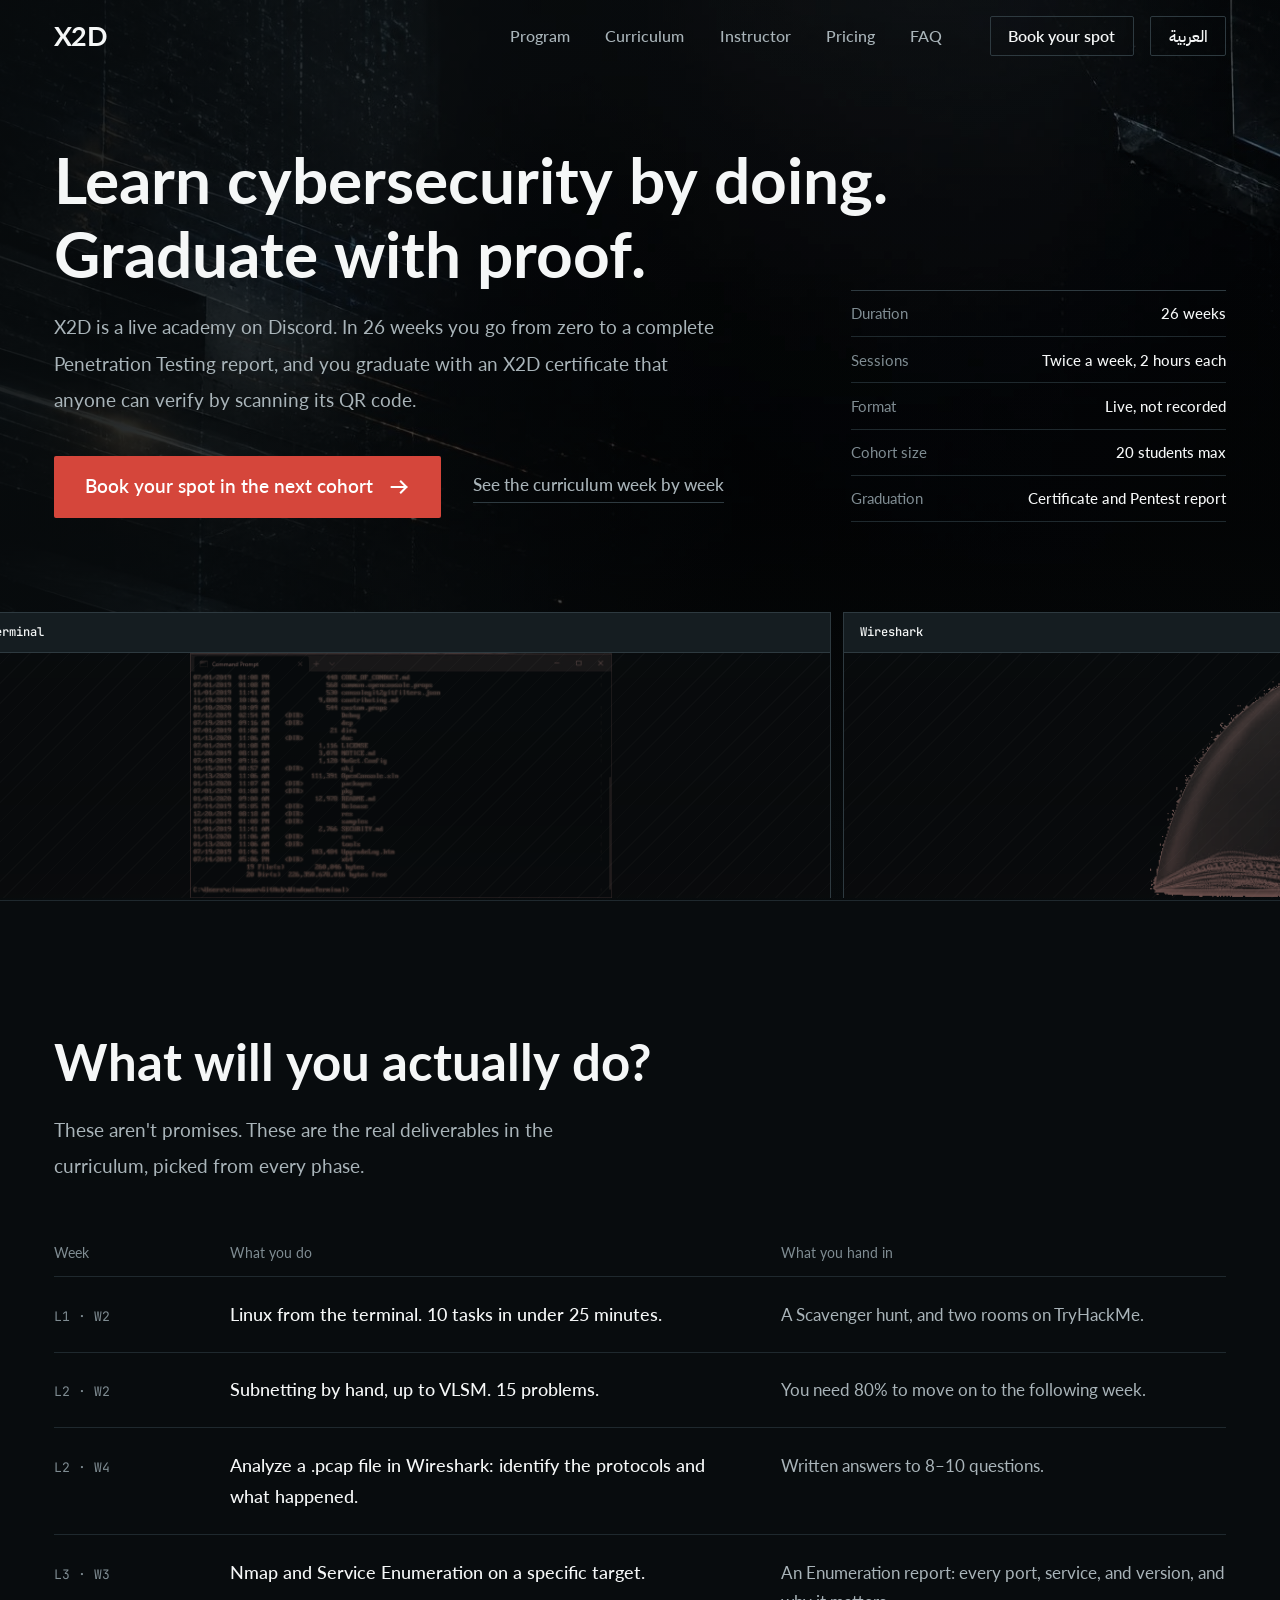
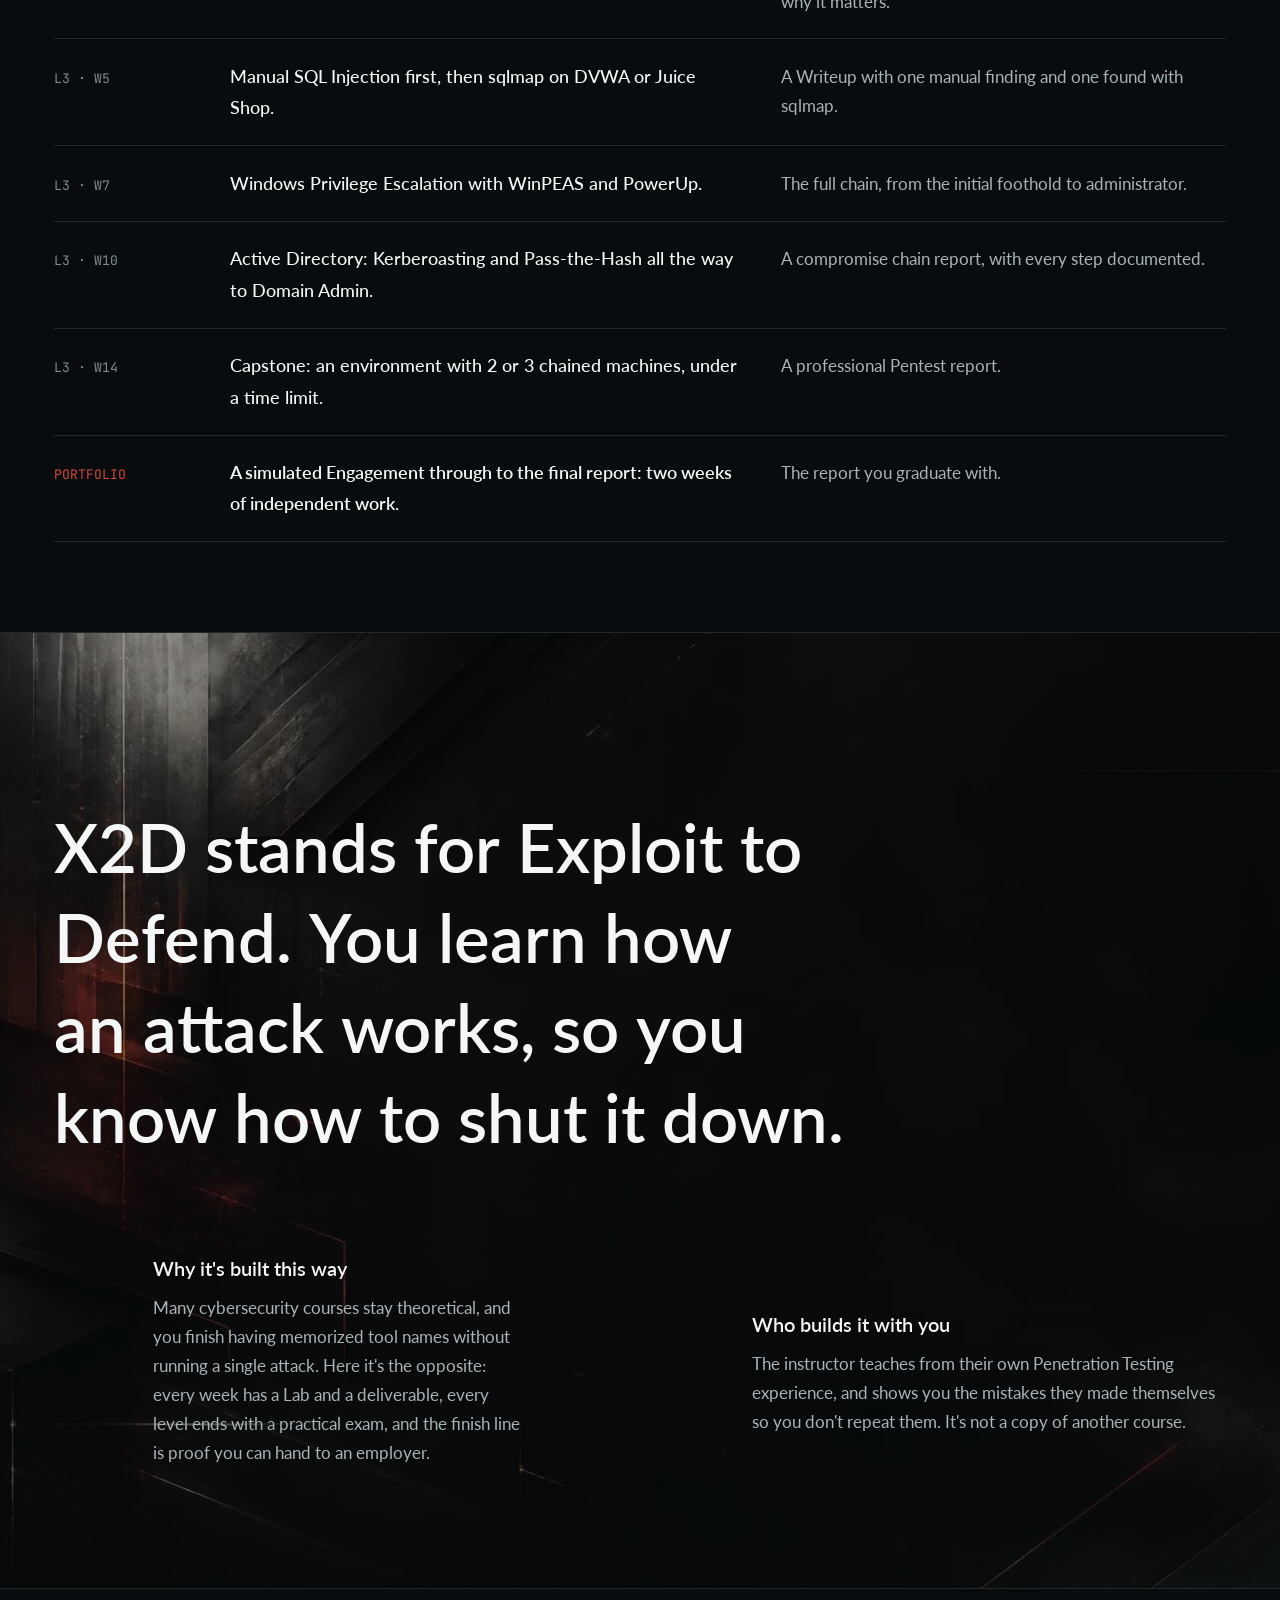
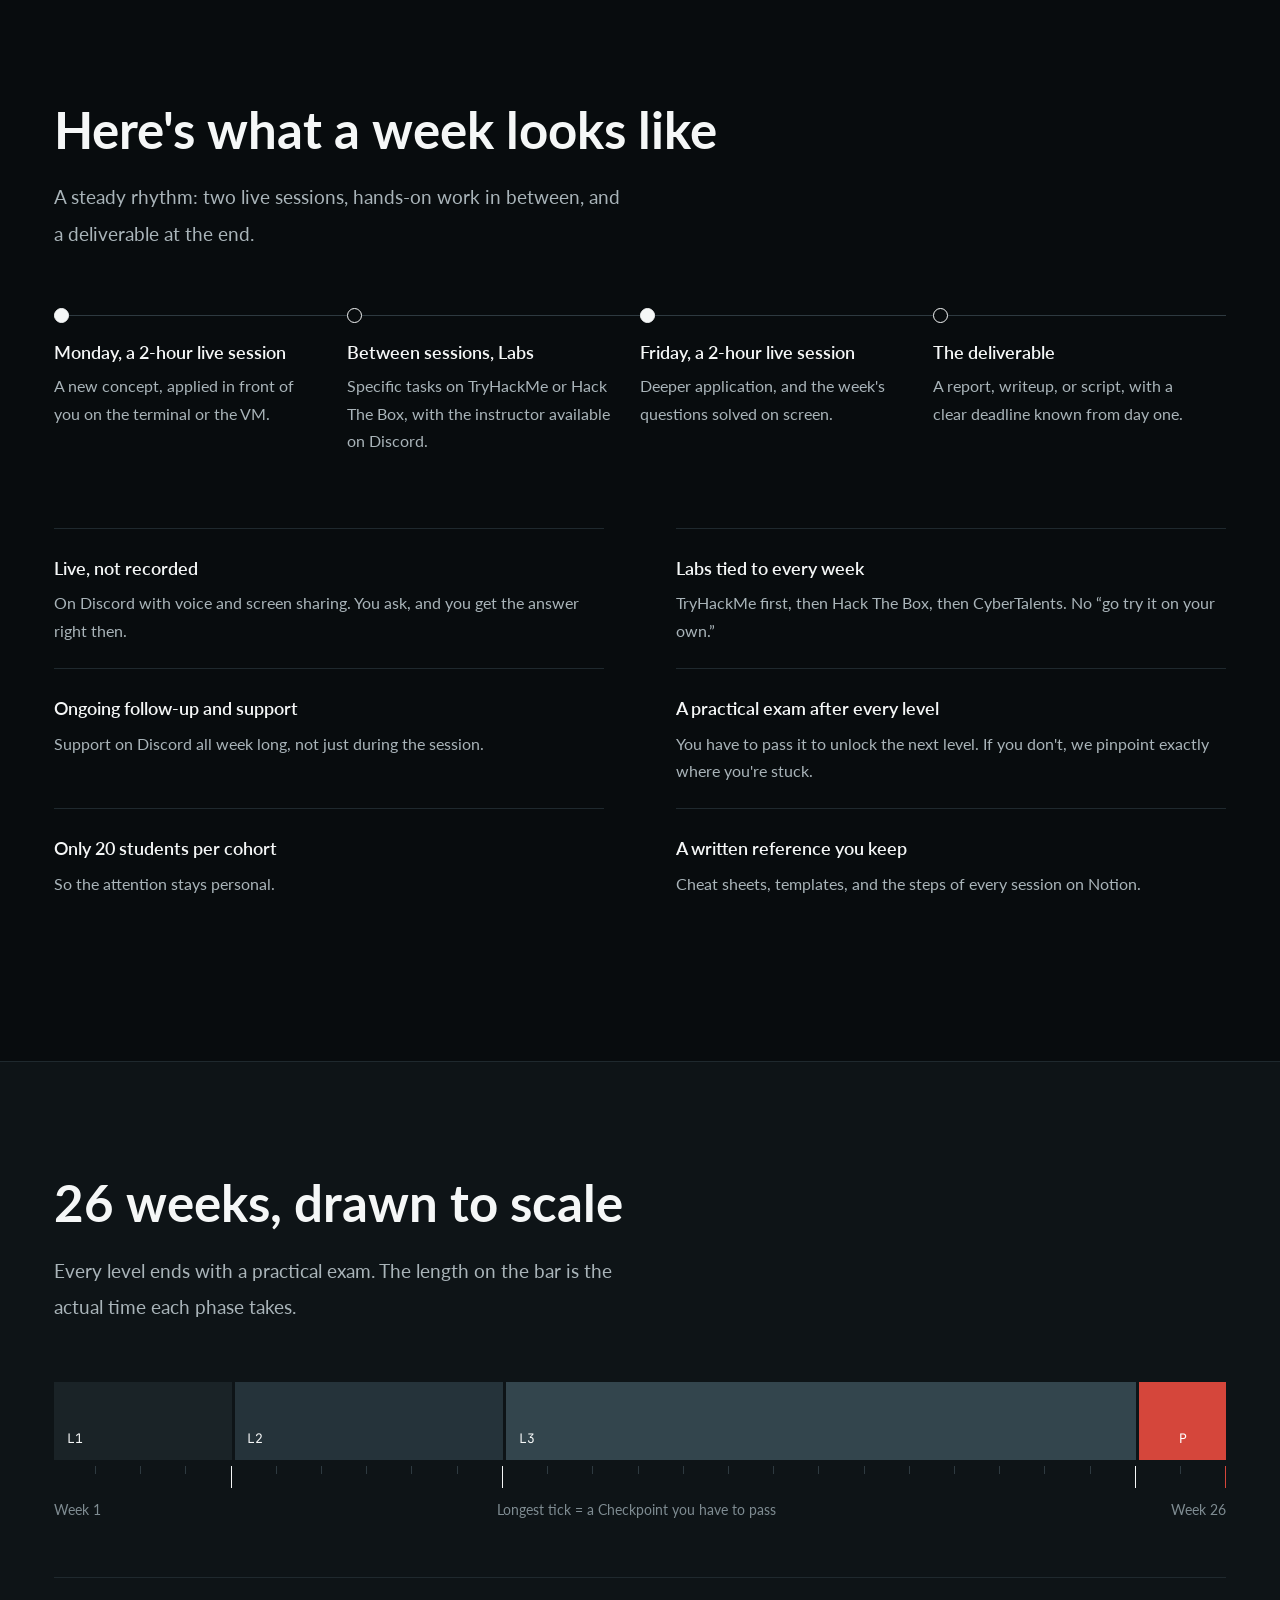
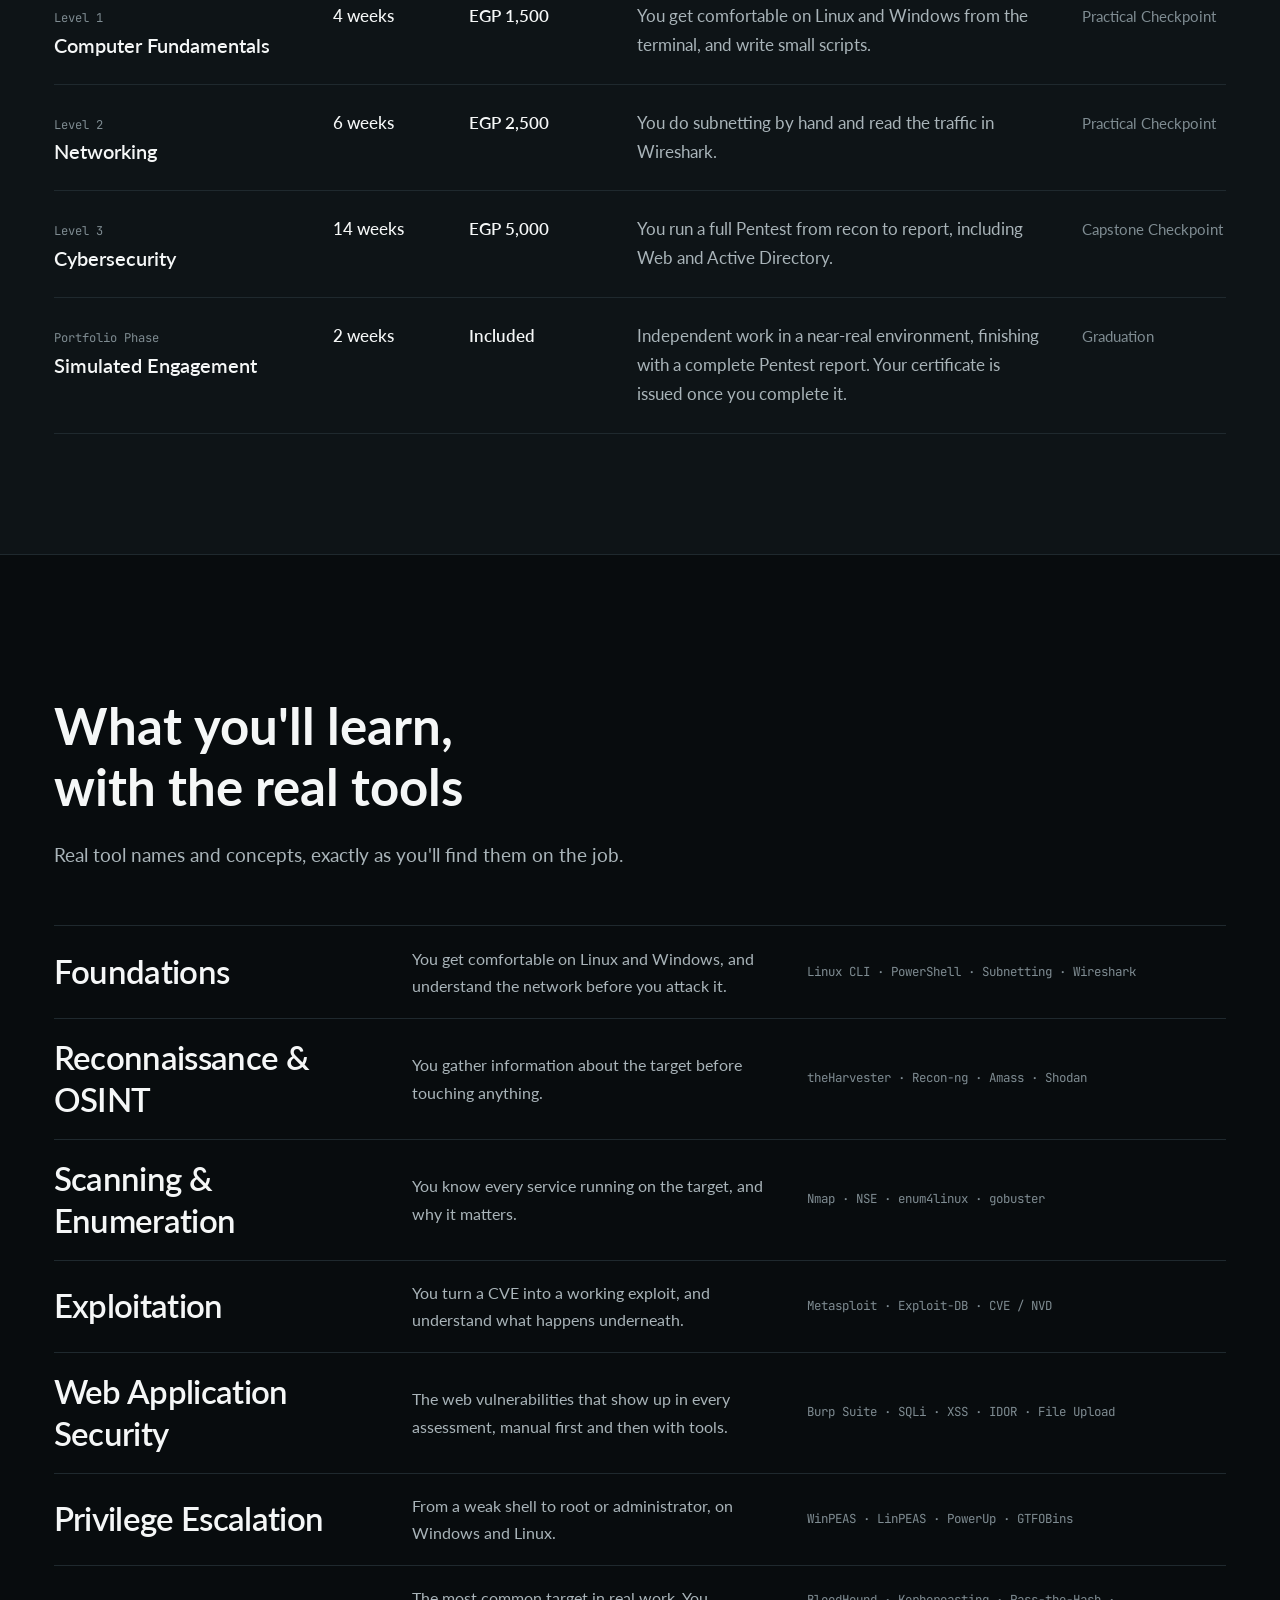
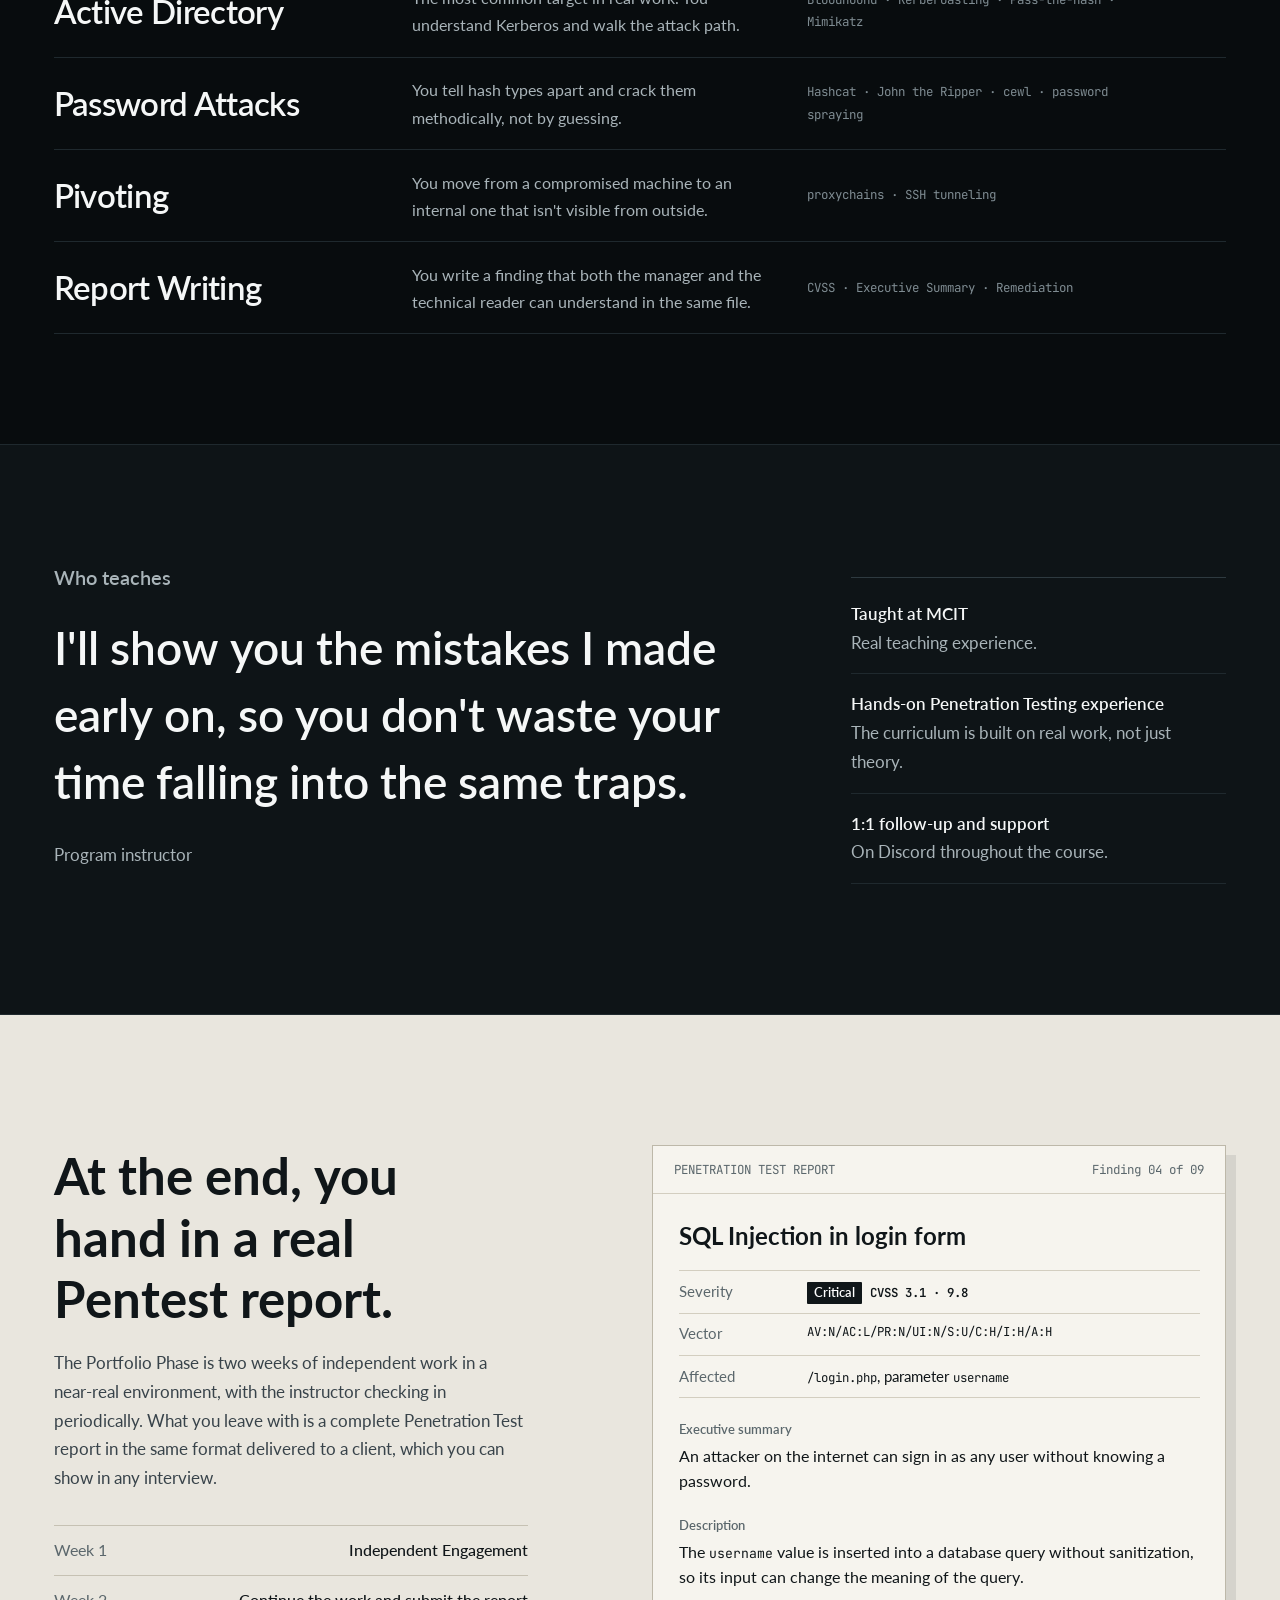
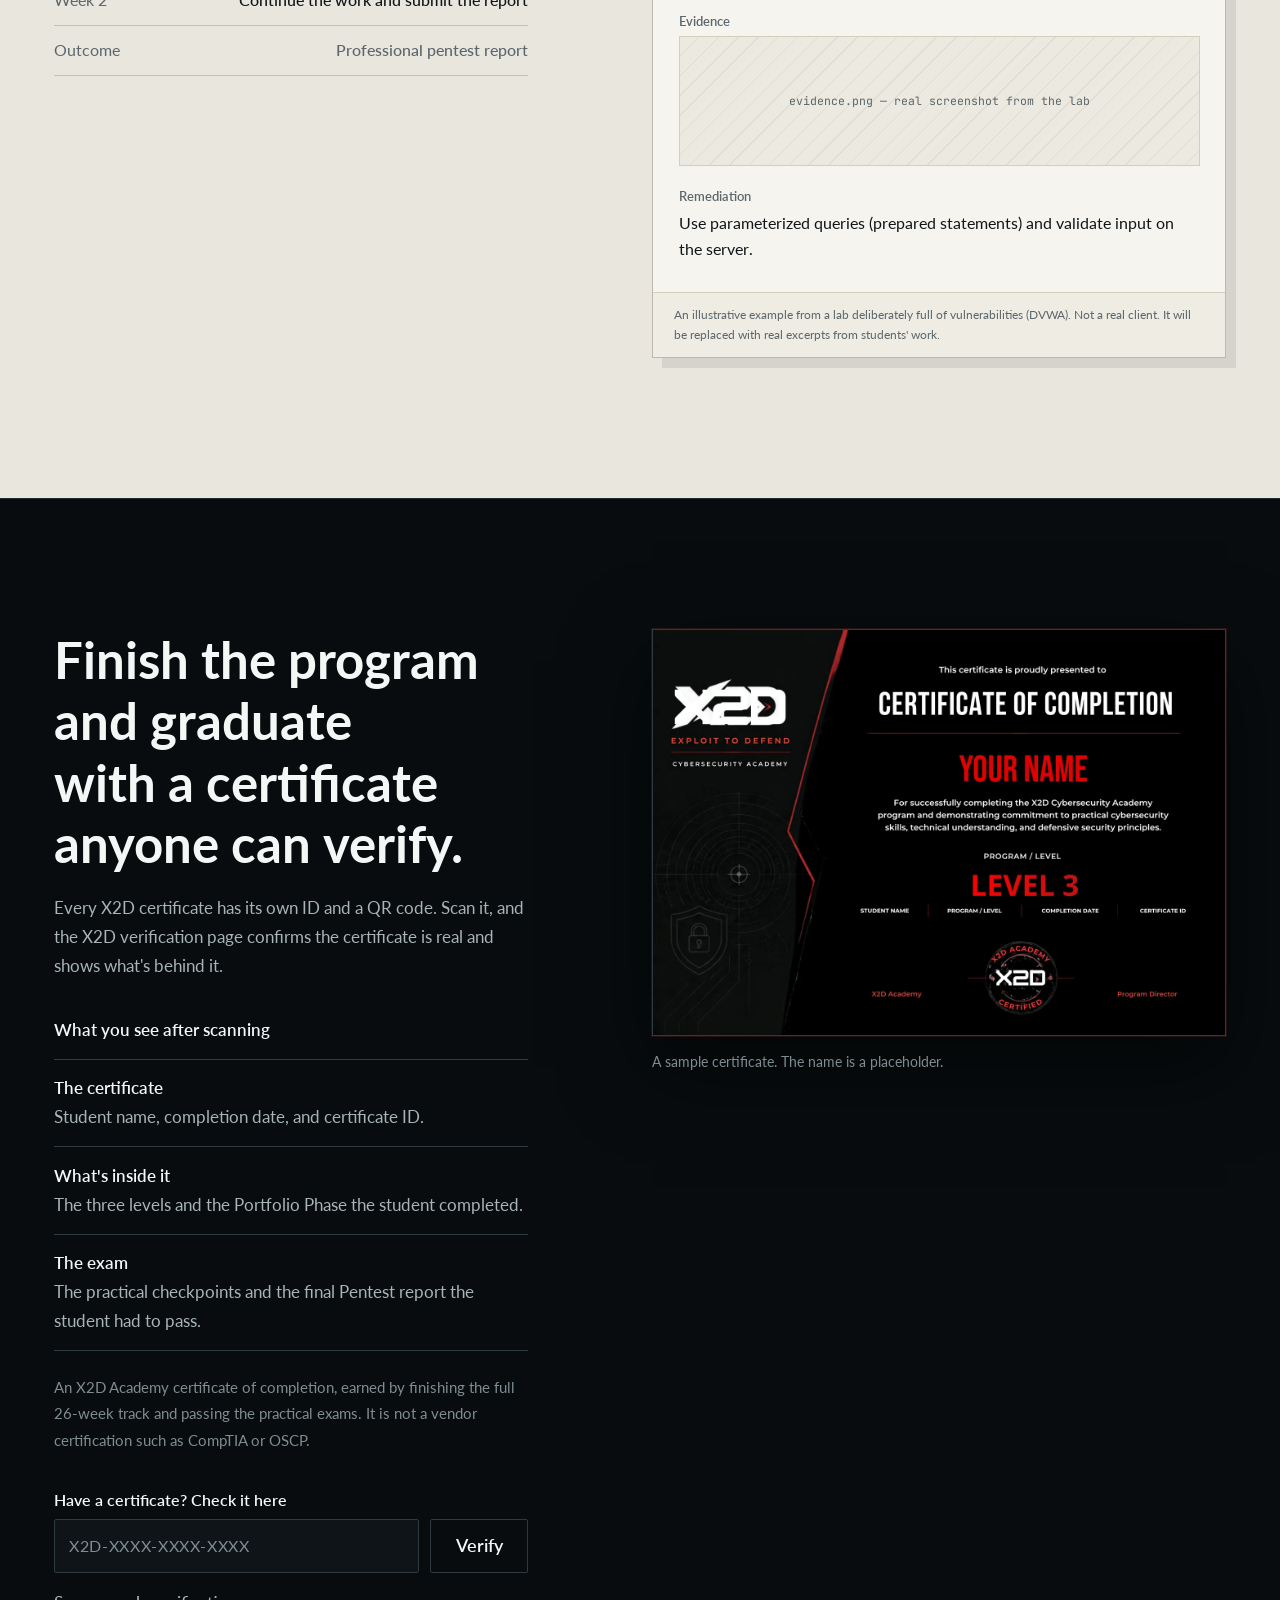
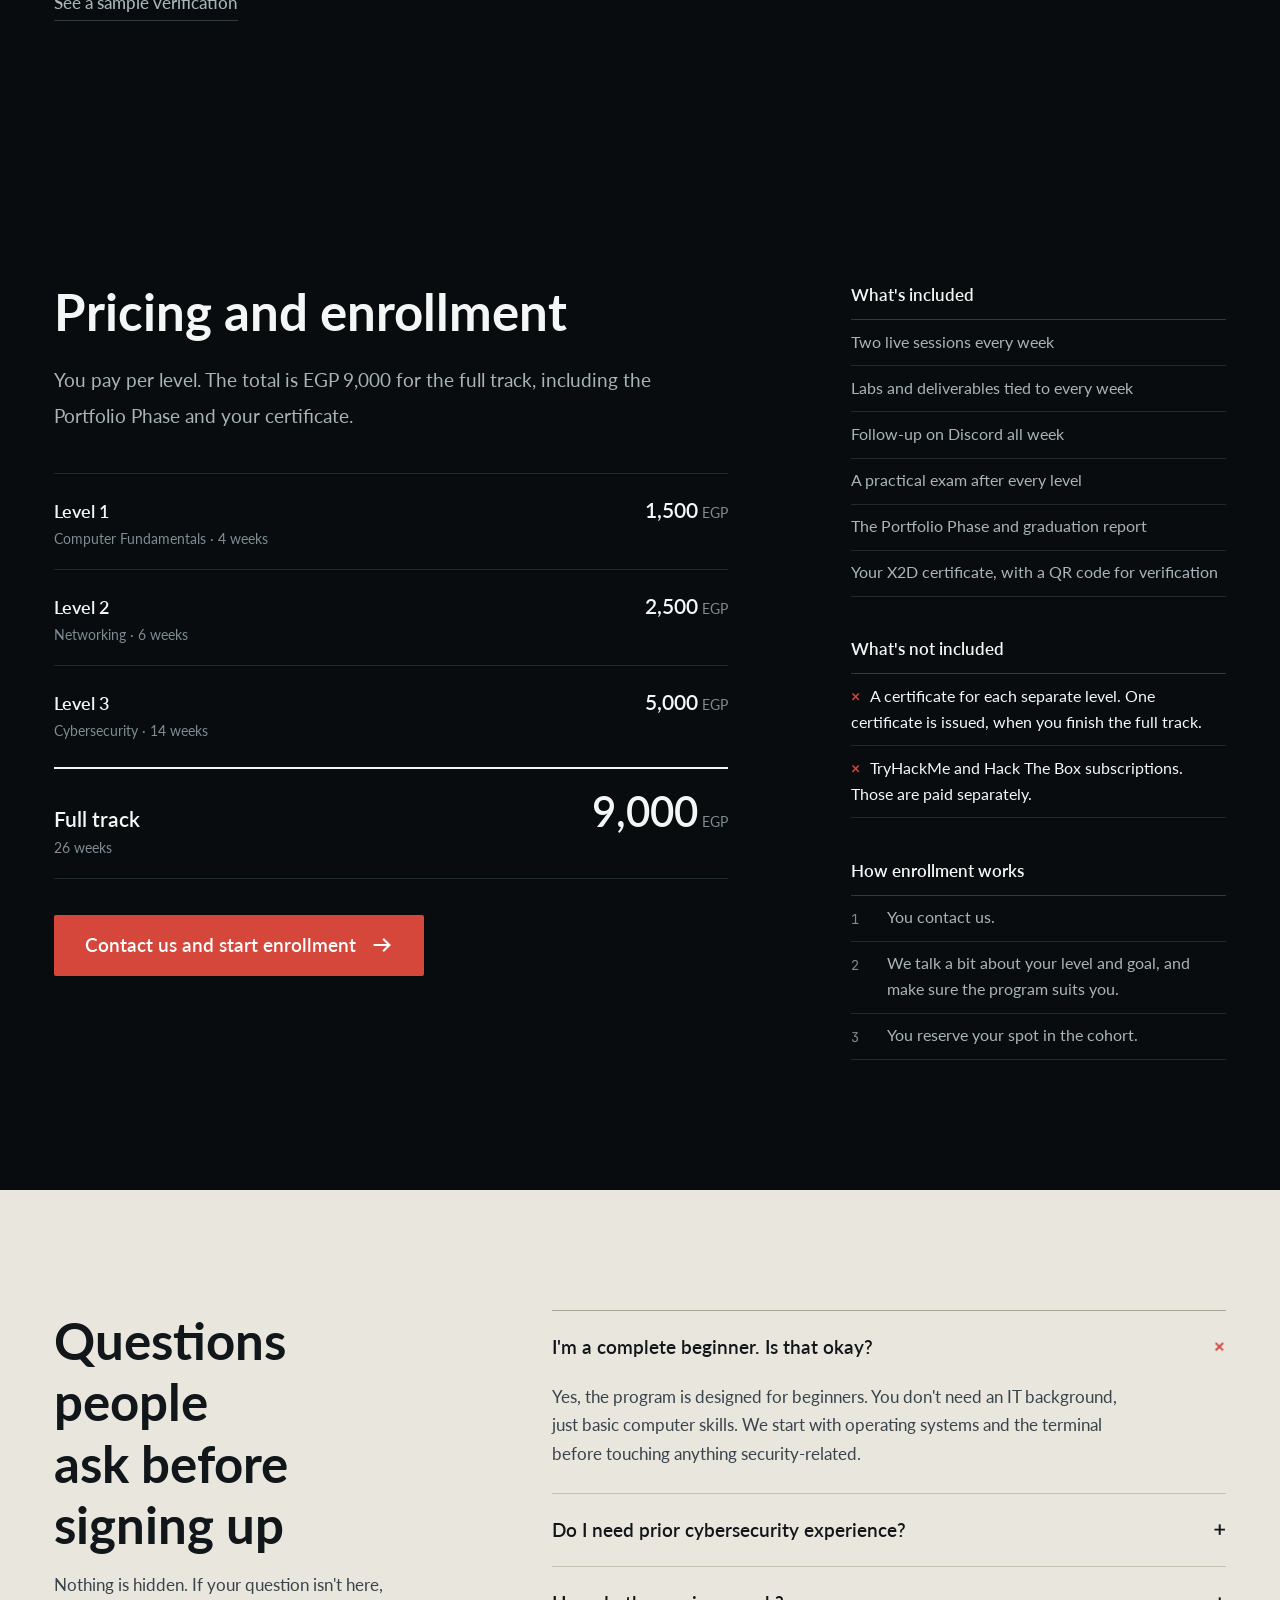
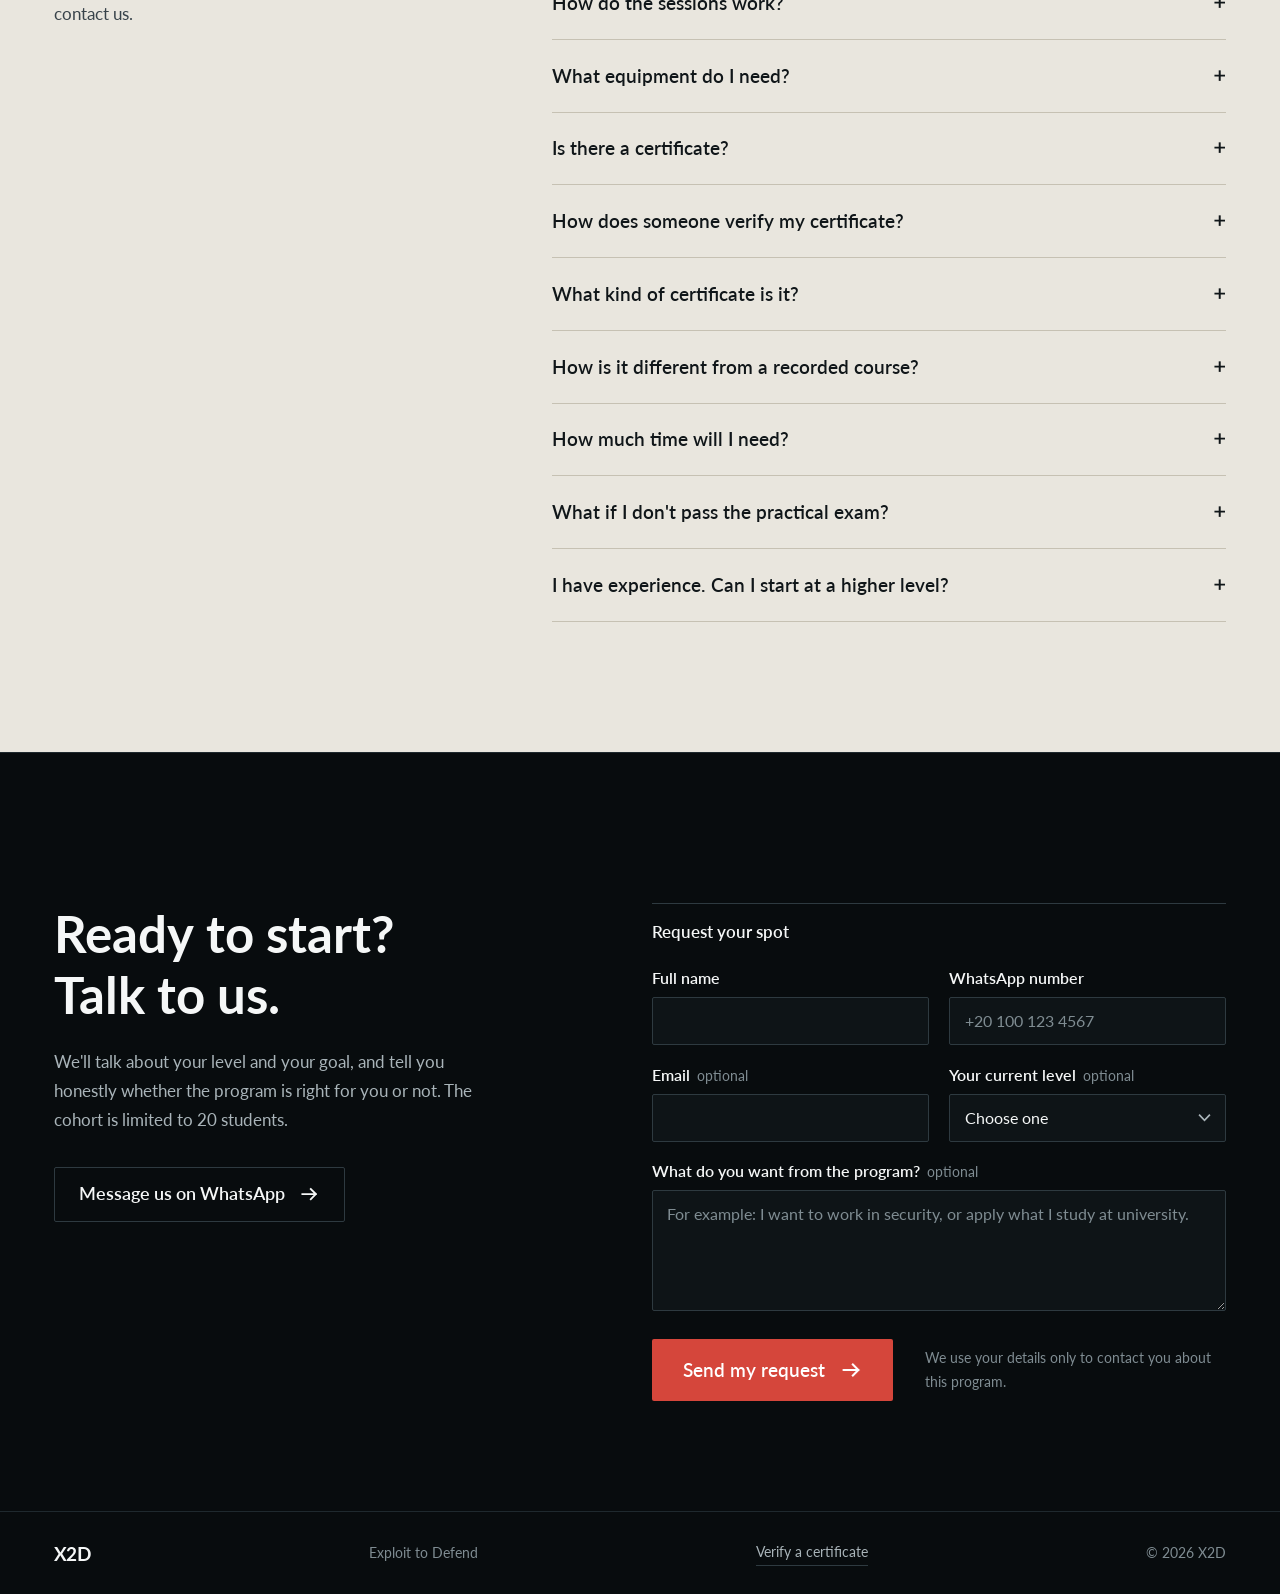
==== index.html @ 4ac0b6e3 "Deployment" ====
<!DOCTYPE html>
<html dir="ltr" lang="en" data-intro>
<head>
<meta charset="utf-8"/>
<meta content="width=device-width, initial-scale=1, viewport-fit=cover" name="viewport"/>
<title>X2D — Exploit to Defend | Hands-on Cybersecurity Academy</title>
<meta content="X2D is a live online Cybersecurity academy: 26 weeks from zero to a complete Penetration Testing report, and a verifiable certificate at graduation. Labs and deliverables every week." name="description"/>
<meta content="#080C0E" name="theme-color"/>
<link href="https://YOUR-DOMAIN/" rel="canonical"/>
<link href="favicon.svg" rel="icon" type="image/svg+xml"/>
<link href="apple-touch-icon.png" rel="apple-touch-icon"/>

<meta content="website" property="og:type"/>
<meta content="X2D Academy" property="og:site_name"/>
<meta content="X2D — Exploit to Defend | Hands-on Cybersecurity Academy" property="og:title"/>
<meta content="X2D is a live online Cybersecurity academy: 26 weeks from zero to a complete Penetration Testing report, and a verifiable certificate at graduation. Labs and deliverables every week." property="og:description"/>
<meta content="https://YOUR-DOMAIN/" property="og:url"/>
<meta content="https://YOUR-DOMAIN/assets/img/og-image.jpg" property="og:image"/>
<meta content="1200" property="og:image:width"/>
<meta content="630" property="og:image:height"/>
<meta content="en_US" property="og:locale"/>
<meta content="ar_EG" property="og:locale:alternate"/>
<meta content="summary_large_image" name="twitter:card"/>

<link href="https://fonts.googleapis.com" rel="preconnect"/>
<link crossorigin="" href="https://fonts.gstatic.com" rel="preconnect"/>
<link href="https://fonts.googleapis.com/css2?family=Lato:wght@300;400;700;900&amp;family=IBM+Plex+Sans+Arabic:wght@300;400;500;600;700&amp;family=JetBrains+Mono:wght@400;500&amp;display=swap" rel="stylesheet"/>
<link as="image" fetchpriority="high" href="assets/img/hero.webp" rel="preload" type="image/webp"/>
<script src="assets/js/boot.js"></script>
<link href="assets/css/styles.css" rel="stylesheet"/>
<script type="application/ld+json">
{"@context":"https://schema.org","@type":"EducationalOrganization","name":"X2D Academy","alternateName":"X2D — Exploit to Defend","description":"X2D is a live online Cybersecurity academy: 26 weeks from zero to a complete Penetration Testing report, and a verifiable certificate at graduation. Labs and deliverables every week."}
</script>
</head>
<body id="top">
<a class="skip-link" data-i18n="k169" href="#main">Skip to content</a>
<div aria-label="X2D — Exploit to Defend" class="intro" id="intro" role="status">
<div class="intro-lock">
<div aria-hidden="true" class="intro-mark">
<svg class="intro-arrow" viewBox="0 0 64 16"><path d="M1 8H60M52 1l8 7-8 7"></path></svg>
<span class="intro-type"></span>
</div>
<div aria-hidden="true" class="intro-row">
<div class="intro-big"><span class="sw" style="--d:150ms">X</span><span class="sw" style="--d:260ms">2</span><span class="sw" style="--d:370ms">D</span></div>
<div class="intro-lines"><span class="il" data-t="650">Exploit</span><span class="il" data-t="820">to Defend</span></div>
</div>
</div>
<button class="intro-skip" data-i18n="k0" type="button">Skip</button>
</div>
<header class="nav" id="nav">
<div class="nav-in">
<a aria-label="X2D — Home" class="logo" data-i18n-aria="a0" href="#top">X2D</a>
<nav aria-label="Main navigation" class="nav-links" data-i18n-aria="a1" id="navLinks">
<a data-i18n="k1" href="#roadmap">Program</a>
<a data-i18n="k2" href="#learn">Curriculum</a>
<a data-i18n="k3" href="#instructor">Instructor</a>
<a data-i18n="k4" href="#pricing">Pricing</a>
<a data-i18n="k5" href="#faq">FAQ</a>
</nav>
<a class="btn btn-line nav-cta" data-i18n="k6" href="#contact">Book your spot</a><button class="lang-btn" id="langBtn" lang="ar" type="button">العربية</button>
<button aria-controls="navLinks" aria-expanded="false" class="menu-btn" type="button">Menu</button>
</div>
</header>
<main id="main">
<section aria-labelledby="h1" class="hero">
<div class="hero-copy">
<h1 class="h-display" data-i18n="k8" id="h1"><span>Learn cybersecurity by doing.</span> <span>Graduate with proof.</span></h1>
<p class="lead hero-sub" data-i18n="k9">X2D is a live academy on Discord. In 26 weeks you go from zero to a complete Penetration Testing report, and you graduate with an X2D certificate that anyone can verify by scanning its QR code.</p>
<div class="hero-act">
<a class="btn btn-red" href="#contact"><span data-i18n="k10">Book your spot in the next cohort</span><svg aria-hidden="true" fill="none" stroke="currentColor" stroke-linecap="square" stroke-width="2.2" viewBox="0 0 24 24"><path d="M20 12H4M10 6l-6 6 6 6"></path></svg>
</a>
<a class="tlink" data-i18n="k11" href="#roadmap">See the curriculum week by week</a>
</div>
<dl class="hero-facts">
<div><dt data-i18n="k12">Duration</dt><dd data-i18n="k13">26 weeks</dd></div>
<div><dt data-i18n="k14">Sessions</dt><dd data-i18n="k15">Twice a week, 2 hours each</dd></div>
<div><dt data-i18n="k16">Format</dt><dd data-i18n="k17">Live, not recorded</dd></div>
<div><dt data-i18n="k18">Cohort size</dt><dd data-i18n="k19">20 students max</dd></div>
<div><dt data-i18n="k190">Graduation</dt><dd data-i18n="k191">Certificate and Pentest report</dd></div>
</dl>
</div>
<div aria-hidden="true" class="hero-visual">
<img alt="" decoding="async" fetchpriority="high" src="assets/img/hero.webp"/>
</div>
<div aria-label="The tools you'll work with" class="strip" data-i18n-aria="a2" id="strip">
<article aria-current="true" class="tool is-active" tabindex="0">
<div class="tool-bar"><b class="mono">OWASP ZAP</b><span class="mono">Week 5 · Web Security</span></div>
<div class="slot has-image"><img alt="OWASP ZAP logo" class="slot-img is-logo" decoding="async" loading="lazy" src="assets/img/tool-zap.webp"/></div>
<div class="tool-cap"><p class="cap-en">Intercepting and testing HTTP traffic</p><p class="cap-ar" data-i18n="k20">You intercept the request, modify it, and test how the application behaves.</p></div>
</article>
<article class="tool" tabindex="0">
<div class="tool-bar"><b class="mono">Terminal</b><span class="mono">Level 1 → 3</span></div>
<div class="slot has-image"><img alt="Windows command prompt listing the files in a folder" class="slot-img" decoding="async" loading="lazy" src="assets/img/tool-terminal.webp"/></div>
<div class="tool-cap"><p class="cap-en">Enumeration and command-line workflow</p><p class="cap-ar" data-i18n="k21">From Level 1 all the way to privilege escalation, the work happens in the terminal.</p></div>
</article>
<article class="tool" tabindex="0">
<div class="tool-bar"><b class="mono">Wireshark</b><span class="mono">Level 2 · Networking</span></div>
<div class="slot has-image"><img alt="Wireshark logo" class="slot-img is-logo" decoding="async" loading="lazy" src="assets/img/tool-wireshark.webp"/></div>
<div class="tool-cap"><p class="cap-en">Understanding network traffic</p><p class="cap-ar" data-i18n="k22">You read the packets and understand what is really happening on the network.</p></div>
</article>
<article class="tool" tabindex="0">
<div class="tool-bar"><b class="mono">BloodHound</b><span class="mono">Week 9 · Active Directory</span></div>
<div class="slot has-image"><img alt="BloodHound Community Edition logo" class="slot-img" decoding="async" loading="lazy" src="assets/img/tool-bloodhound.webp"/></div>
<div class="tool-cap"><p class="cap-en">Mapping attack paths in Active Directory</p><p class="cap-ar" data-i18n="k23">You find the shortest path to Domain Admin on the graph.</p></div>
</article>
</div>
</section>
<section aria-labelledby="h-work" class="s-ledger" id="work">
<div class="wrap">
<div class="sec-head">
<h2 class="h-section" data-i18n="k24" id="h-work">What will you actually do?</h2>
<p class="lead" data-i18n="k25">These aren't promises. These are the real deliverables in the curriculum, picked from every phase.</p>
</div>
<div aria-hidden="true" class="lg-head"><span data-i18n="k26">Week</span><span data-i18n="k27">What you do</span><span data-i18n="k28">What you hand in</span></div>
<ul>
<li class="lg-row"><span class="lg-code mono">L1 · W2</span><p class="lg-do" data-i18n="k29">Linux from the terminal. 10 tasks in under 25 minutes.</p><p class="lg-out" data-i18n="k30">A Scavenger hunt, and two rooms on TryHackMe.</p></li>
<li class="lg-row"><span class="lg-code mono">L2 · W2</span><p class="lg-do" data-i18n="k31">Subnetting by hand, up to VLSM. 15 problems.</p><p class="lg-out" data-i18n="k32">You need 80% to move on to the following week.</p></li>
<li class="lg-row"><span class="lg-code mono">L2 · W4</span><p class="lg-do" data-i18n="k33">Analyze a .pcap file in Wireshark: identify the protocols and what happened.</p><p class="lg-out" data-i18n="k34">Written answers to 8–10 questions.</p></li>
<li class="lg-row"><span class="lg-code mono">L3 · W3</span><p class="lg-do" data-i18n="k35">Nmap and Service Enumeration on a specific target.</p><p class="lg-out" data-i18n="k36">An Enumeration report: every port, service, and version, and why it matters.</p></li>
<li class="lg-row"><span class="lg-code mono">L3 · W5</span><p class="lg-do" data-i18n="k37">Manual SQL Injection first, then sqlmap on DVWA or Juice Shop.</p><p class="lg-out" data-i18n="k38">A Writeup with one manual finding and one found with sqlmap.</p></li>
<li class="lg-row"><span class="lg-code mono">L3 · W7</span><p class="lg-do" data-i18n="k39">Windows Privilege Escalation with WinPEAS and PowerUp.</p><p class="lg-out" data-i18n="k40">The full chain, from the initial foothold to administrator.</p></li>
<li class="lg-row"><span class="lg-code mono">L3 · W10</span><p class="lg-do" data-i18n="k41">Active Directory: Kerberoasting and Pass-the-Hash all the way to Domain Admin.</p><p class="lg-out" data-i18n="k42">A compromise chain report, with every step documented.</p></li>
<li class="lg-row"><span class="lg-code mono">L3 · W14</span><p class="lg-do" data-i18n="k43">Capstone: an environment with 2 or 3 chained machines, under a time limit.</p><p class="lg-out" data-i18n="k44">A professional Pentest report.</p></li>
<li class="lg-row is-final"><span class="lg-code mono">PORTFOLIO</span><p class="lg-do" data-i18n="k45">A simulated Engagement through to the final report: two weeks of independent work.</p><p class="lg-out" data-i18n="k46">The report you graduate with.</p></li>
</ul>
</div>
</section>
<section aria-labelledby="h-what" class="s-what">
<div class="wrap">
<h2 class="what-big" data-i18n="k47" id="h-what">X2D stands for Exploit to Defend. You learn how an attack works, so you know how to shut it down.</h2>
<div class="what-cols">
<article>
<h3 data-i18n="k48">Why it's built this way</h3>
<p data-i18n="k49">Many cybersecurity courses stay theoretical, and you finish having memorized tool names without running a single attack. Here it's the opposite: every week has a Lab and a deliverable, every level ends with a practical exam, and the finish line is proof you can hand to an employer.</p>
</article>
<article>
<h3 data-i18n="k50">Who builds it with you</h3>
<p data-i18n="k51">The instructor teaches from their own Penetration Testing experience, and shows you the mistakes they made themselves so you don't repeat them. It's not a copy of another course.</p>
</article>
</div>
</div>
</section>
<section aria-labelledby="h-how" class="s-how">
<div class="wrap">
<div class="sec-head" style="margin-bottom:0">
<h2 class="h-section" data-i18n="k52" id="h-how">Here's what a week looks like</h2>
<p class="lead" data-i18n="k53">A steady rhythm: two live sessions, hands-on work in between, and a deliverable at the end.</p>
</div>
<ol class="week">
<li class="wk is-live"><h3 data-i18n="k54">Monday, a 2-hour live session</h3><p data-i18n="k55">A new concept, applied in front of you on the terminal or the VM.</p></li>
<li class="wk"><h3 data-i18n="k56">Between sessions, Labs</h3><p data-i18n="k57">Specific tasks on TryHackMe or Hack The Box, with the instructor available on Discord.</p></li>
<li class="wk is-live"><h3 data-i18n="k58">Friday, a 2-hour live session</h3><p data-i18n="k59">Deeper application, and the week's questions solved on screen.</p></li>
<li class="wk"><h3 data-i18n="k60">The deliverable</h3><p data-i18n="k61">A report, writeup, or script, with a clear deadline known from day one.</p></li>
</ol>
<div class="facts">
<div class="fact"><h3 data-i18n="k62">Live, not recorded</h3><p data-i18n="k63">On Discord with voice and screen sharing. You ask, and you get the answer right then.</p></div>
<div class="fact"><h3 data-i18n="k64">Labs tied to every week</h3><p data-i18n="k65">TryHackMe first, then Hack The Box, then CyberTalents. No “go try it on your own.”</p></div>
<div class="fact"><h3 data-i18n="k66">Ongoing follow-up and support</h3><p data-i18n="k67">Support on Discord all week long, not just during the session.</p></div>
<div class="fact"><h3 data-i18n="k68">A practical exam after every level</h3><p data-i18n="k69">You have to pass it to unlock the next level. If you don't, we pinpoint exactly where you're stuck.</p></div>
<div class="fact"><h3 data-i18n="k70">Only 20 students per cohort</h3><p data-i18n="k71">So the attention stays personal.</p></div>
<div class="fact"><h3 data-i18n="k72">A written reference you keep</h3><p data-i18n="k73">Cheat sheets, templates, and the steps of every session on Notion.</p></div>
</div>
</div>
</section>
<section aria-labelledby="h-road" class="s-road" id="roadmap">
<div class="wrap">
<div class="sec-head" style="margin-bottom:0">
<h2 class="h-section" data-i18n="k74" id="h-road">26 weeks, drawn to scale</h2>
<p class="lead" data-i18n="k75">Every level ends with a practical exam. The length on the bar is the actual time each phase takes.</p>
</div>
<div aria-label="Level 1: 4 weeks, Level 2: 6 weeks, Level 3: 14 weeks, Portfolio Phase: 2 weeks" class="bar" data-i18n-aria="a3" id="bar" role="img">
<div class="seg" data-l="1"><span class="en">L1</span></div>
<div class="seg" data-l="2"><span class="en">L2</span></div>
<div class="seg" data-l="3"><span class="en">L3</span></div>
<div class="seg" data-l="4"><span class="en">P</span></div>
</div>
<div aria-hidden="true" class="ruler" id="ruler"></div>
<div class="road-legend"><span data-i18n="k76">Week 1</span><span data-i18n="k77">Longest tick = a Checkpoint you have to pass</span><span data-i18n="k78">Week 26</span></div>
<div class="lv-list">
<div class="lv" data-l="1"><h3><small><span class="en">Level 1</span></small><span class="en">Computer Fundamentals</span></h3><span class="num" data-i18n="k79">4 weeks</span><span class="num price" data-i18n="k80">EGP 1,500</span><p class="outcome" data-i18n="k81">You get comfortable on Linux and Windows from the terminal, and write small scripts.</p><span class="gate" data-i18n="k82">Practical Checkpoint</span></div>
<div class="lv" data-l="2"><h3><small><span class="en">Level 2</span></small><span class="en">Networking</span></h3><span class="num" data-i18n="k83">6 weeks</span><span class="num price" data-i18n="k84">EGP 2,500</span><p class="outcome" data-i18n="k85">You do subnetting by hand and read the traffic in Wireshark.</p><span class="gate" data-i18n="k86">Practical Checkpoint</span></div>
<div class="lv" data-l="3"><h3><small><span class="en">Level 3</span></small><span class="en">Cybersecurity</span></h3><span class="num" data-i18n="k87">14 weeks</span><span class="num price" data-i18n="k88">EGP 5,000</span><p class="outcome" data-i18n="k89">You run a full Pentest from recon to report, including Web and Active Directory.</p><span class="gate"><span class="en">Capstone Checkpoint</span></span></div>
<div class="lv" data-l="4"><h3><small><span class="en">Portfolio Phase</span></small><span class="en">Simulated Engagement</span></h3><span class="num" data-i18n="k90">2 weeks</span><span class="num price" data-i18n="k91">Included</span><p class="outcome" data-i18n="k92">Independent work in a near-real environment, finishing with a complete Pentest report. Your certificate is issued once you complete it.</p><span class="gate" data-i18n="k93">Graduation</span></div>
</div>
</div>
</section>
<section aria-labelledby="h-learn" class="s-learn" id="learn">
<div class="wrap">
<div class="sec-head" style="margin-bottom:0">
<h2 class="h-section" data-i18n="k94" id="h-learn">What you'll learn, with the real tools</h2>
<p class="lead" data-i18n="k95">Real tool names and concepts, exactly as you'll find them on the job.</p>
</div>
<div class="idx">
<div class="idx-row"><h3 class="term">Foundations</h3><p data-i18n="k96">You get comfortable on Linux and Windows, and understand the network before you attack it.</p><span class="idx-tools">Linux CLI · PowerShell · Subnetting · Wireshark</span><svg aria-hidden="true" class="idx-arrow" fill="none" stroke="currentColor" stroke-linecap="square" stroke-width="2.2" viewBox="0 0 24 24"><path d="M20 12H4M10 6l-6 6 6 6"></path></svg></div>
<div class="idx-row"><h3 class="term">Reconnaissance &amp; OSINT</h3><p data-i18n="k97">You gather information about the target before touching anything.</p><span class="idx-tools">theHarvester · Recon-ng · Amass · Shodan</span><svg aria-hidden="true" class="idx-arrow" fill="none" stroke="currentColor" stroke-linecap="square" stroke-width="2.2" viewBox="0 0 24 24"><path d="M20 12H4M10 6l-6 6 6 6"></path></svg></div>
<div class="idx-row"><h3 class="term">Scanning &amp; Enumeration</h3><p data-i18n="k98">You know every service running on the target, and why it matters.</p><span class="idx-tools">Nmap · NSE · enum4linux · gobuster</span><svg aria-hidden="true" class="idx-arrow" fill="none" stroke="currentColor" stroke-linecap="square" stroke-width="2.2" viewBox="0 0 24 24"><path d="M20 12H4M10 6l-6 6 6 6"></path></svg></div>
<div class="idx-row"><h3 class="term">Exploitation</h3><p data-i18n="k99">You turn a CVE into a working exploit, and understand what happens underneath.</p><span class="idx-tools">Metasploit · Exploit-DB · CVE / NVD</span><svg aria-hidden="true" class="idx-arrow" fill="none" stroke="currentColor" stroke-linecap="square" stroke-width="2.2" viewBox="0 0 24 24"><path d="M20 12H4M10 6l-6 6 6 6"></path></svg></div>
<div class="idx-row"><h3 class="term">Web Application Security</h3><p data-i18n="k100">The web vulnerabilities that show up in every assessment, manual first and then with tools.</p><span class="idx-tools">Burp Suite · SQLi · XSS · IDOR · File Upload</span><svg aria-hidden="true" class="idx-arrow" fill="none" stroke="currentColor" stroke-linecap="square" stroke-width="2.2" viewBox="0 0 24 24"><path d="M20 12H4M10 6l-6 6 6 6"></path></svg></div>
<div class="idx-row"><h3 class="term">Privilege Escalation</h3><p data-i18n="k101">From a weak shell to root or administrator, on Windows and Linux.</p><span class="idx-tools">WinPEAS · LinPEAS · PowerUp · GTFOBins</span><svg aria-hidden="true" class="idx-arrow" fill="none" stroke="currentColor" stroke-linecap="square" stroke-width="2.2" viewBox="0 0 24 24"><path d="M20 12H4M10 6l-6 6 6 6"></path></svg></div>
<div class="idx-row"><h3 class="term">Active Directory</h3><p data-i18n="k102">The most common target in real work. You understand Kerberos and walk the attack path.</p><span class="idx-tools">BloodHound · Kerberoasting · Pass-the-Hash · Mimikatz</span><svg aria-hidden="true" class="idx-arrow" fill="none" stroke="currentColor" stroke-linecap="square" stroke-width="2.2" viewBox="0 0 24 24"><path d="M20 12H4M10 6l-6 6 6 6"></path></svg></div>
<div class="idx-row"><h3 class="term">Password Attacks</h3><p data-i18n="k103">You tell hash types apart and crack them methodically, not by guessing.</p><span class="idx-tools">Hashcat · John the Ripper · cewl · password spraying</span><svg aria-hidden="true" class="idx-arrow" fill="none" stroke="currentColor" stroke-linecap="square" stroke-width="2.2" viewBox="0 0 24 24"><path d="M20 12H4M10 6l-6 6 6 6"></path></svg></div>
<div class="idx-row"><h3 class="term">Pivoting</h3><p data-i18n="k104">You move from a compromised machine to an internal one that isn't visible from outside.</p><span class="idx-tools">proxychains · SSH tunneling</span><svg aria-hidden="true" class="idx-arrow" fill="none" stroke="currentColor" stroke-linecap="square" stroke-width="2.2" viewBox="0 0 24 24"><path d="M20 12H4M10 6l-6 6 6 6"></path></svg></div>
<div class="idx-row"><h3 class="term">Report Writing</h3><p data-i18n="k105">You write a finding that both the manager and the technical reader can understand in the same file.</p><span class="idx-tools">CVSS · Executive Summary · Remediation</span><svg aria-hidden="true" class="idx-arrow" fill="none" stroke="currentColor" stroke-linecap="square" stroke-width="2.2" viewBox="0 0 24 24"><path d="M20 12H4M10 6l-6 6 6 6"></path></svg></div>
</div>
</div>
</section>
<section aria-labelledby="h-inst" class="s-inst" id="instructor">
<div class="wrap inst">
<div class="inst-quote">
<h2 class="h-section" data-i18n="k106" id="h-inst" style="font-size:1.25rem;font-weight:600;color:var(--soft)">Who teaches</h2>
<blockquote data-i18n="k107">I'll show you the mistakes I made early on, so you don't waste your time falling into the same traps.</blockquote>
<!-- TO ADD: instructor name. Change this line to e.g. "Full Name — Program instructor" and update key k108 in assets/js/i18n-ar.js -->
<p class="inst-who" data-i18n="k108">Program instructor</p>
</div>
<ul class="inst-side">
<li data-i18n="k109"><b>Taught at MCIT</b>Real teaching experience.</li>
<li data-i18n="k110"><b>Hands-on Penetration Testing experience</b>The curriculum is built on real work, not just theory.</li>
<li data-i18n="k111"><b>1:1 follow-up and support</b>On Discord throughout the course.</li>
<!-- TO ADD: 2-3 real examples of mistakes or findings, as <li data-i18n="k112">…</li> (add the Arabic under k112 in assets/js/i18n-ar.js) -->
</ul>
</div>
</section>
<section aria-labelledby="h-proof" class="s-proof paper">
<div class="wrap proof">
<div class="proof-copy">
<h2 class="h-section" data-i18n="k113" id="h-proof">At the end, you hand in a real Pentest report.</h2>
<p class="prose" data-i18n="k114">The Portfolio Phase is two weeks of independent work in a near-real environment, with the instructor checking in periodically. What you leave with is a complete Penetration Test report in the same format delivered to a client, which you can show in any interview.</p>
<ul class="pf-list">
<li><span data-i18n="k115">Week 1</span><span data-i18n="k116">Independent Engagement</span></li>
<li><span data-i18n="k117">Week 2</span><span data-i18n="k118">Continue the work and submit the report</span></li>
<li><span data-i18n="k119">Outcome</span><span><span class="en">Professional pentest report</span></span></li>
</ul>
</div>
<figure aria-label="Example of a single finding inside the report" class="doc" data-i18n-aria="a4">
<div class="doc-top mono"><span>PENETRATION TEST REPORT</span><span>Finding 04 of 09</span></div>
<div class="doc-body">
<h3><span class="en">SQL Injection in login form</span></h3>
<dl class="doc-meta">
<dt><span class="en">Severity</span></dt><dd><span class="sev"><span class="en">Critical</span></span><b class="mono">CVSS 3.1 · 9.8</b></dd>
<dt><span class="en">Vector</span></dt><dd class="mono">AV:N/AC:L/PR:N/UI:N/S:U/C:H/I:H/A:H</dd>
<dt><span class="en">Affected</span></dt><dd><span class="mono">/login.php</span>, <span class="en">parameter</span> <span class="mono">username</span></dd>
</dl>
<div class="doc-sec"><h4><span class="en">Executive summary</span></h4><p><span class="en">An attacker on the internet can sign in as any user without knowing a password</span>.</p></div>
<div class="doc-sec"><h4><span class="en">Description</span></h4><p><span class="en">The</span> <span class="mono">username</span> <span class="en">value is inserted into a database query without sanitization</span>, <span class="en">so its input can change the meaning of the query</span>.</p></div>
<div class="doc-sec"><h4><span class="en">Evidence</span></h4><div class="slot" data-label="evidence.png — real screenshot from the lab"></div></div>
<div class="doc-sec"><h4><span class="en">Remediation</span></h4><p><span class="en">Use parameterized queries</span> (<span class="en">prepared statements</span>) <span class="en">and validate input on the server</span>.</p></div>
</div>
<figcaption class="doc-note" data-i18n="k120">An illustrative example from a lab deliberately full of vulnerabilities (DVWA). Not a real client. It will be replaced with real excerpts from students' work.</figcaption>
</figure>
</div>
</section>
<section aria-labelledby="h-cert" class="s-cert" id="certificate">
<div class="wrap cert">
<div class="cert-copy">
<h2 class="h-section" data-i18n="k200" id="h-cert">Finish the program and graduate with a certificate anyone can verify.</h2>
<p class="prose" data-i18n="k201">Every X2D certificate has its own ID and a QR code. Scan it, and the X2D verification page confirms the certificate is real and shows what's behind it.</p>
<h3 class="cert-sub" data-i18n="k202">What you see after scanning</h3>
<ul class="cert-points">
<li data-i18n="k203"><b>The certificate</b>Student name, completion date, and certificate ID.</li>
<li data-i18n="k204"><b>What's inside it</b>The three levels and the Portfolio Phase the student completed.</li>
<li data-i18n="k205"><b>The exam</b>The practical checkpoints and the final Pentest report the student had to pass.</li>
</ul>
<p class="cert-note" data-i18n="k206">An X2D Academy certificate of completion, earned by finishing the full 26-week track and passing the practical exams. It is not a vendor certification such as CompTIA or OSCP.</p>
<form action="verify.html" class="cert-verify" method="get">
<div class="field">
<label for="v-id" data-i18n="k207">Have a certificate? Check it here</label>
<div class="cert-row">
<input autocapitalize="characters" autocomplete="off" dir="ltr" id="v-id" maxlength="40" name="id" placeholder="X2D-XXXX-XXXX-XXXX" required spellcheck="false" type="text"/>
<button class="btn btn-line btn-lg" type="submit"><span data-i18n="k208">Verify</span></button>
</div>
</div>
<a class="tlink" data-i18n="k209" href="verify.html?id=X2D-SAMPLE">See a sample verification</a>
</form>
</div>
<figure class="cert-fig">
<img alt="Sample X2D Academy Certificate of Completion" decoding="async" height="990" loading="lazy" src="assets/img/certificate-sample.webp" width="1400"/>
<figcaption data-i18n="k210">A sample certificate. The name is a placeholder.</figcaption>
</figure>
</div>
</section>
<section aria-labelledby="h-price" class="s-price" id="pricing">
<div class="wrap price">
<div class="price-main">
<h2 class="h-section" data-i18n="k121" id="h-price">Pricing and enrollment</h2>
<p class="lead" data-i18n="k122" style="margin:1.2rem 0 2.4rem">You pay per level. The total is EGP 9,000 for the full track, including the Portfolio Phase and your certificate.</p>
<div class="pr-row"><span class="n"><span class="en">Level 1</span> <small data-i18n="k123">Computer Fundamentals · 4 weeks</small></span><span class="p">1,500<small data-i18n="k124">EGP</small></span></div>
<div class="pr-row"><span class="n"><span class="en">Level 2</span> <small data-i18n="k125">Networking · 6 weeks</small></span><span class="p">2,500<small data-i18n="k126">EGP</small></span></div>
<div class="pr-row"><span class="n"><span class="en">Level 3</span> <small data-i18n="k127">Cybersecurity · 14 weeks</small></span><span class="p">5,000<small data-i18n="k128">EGP</small></span></div>
<div class="pr-row pr-total"><span class="n" data-i18n="k129">Full track <small>26 weeks</small></span><span class="p">9,000<small data-i18n="k130">EGP</small></span></div>
<div class="pr-cta"><a class="btn btn-red" href="#contact"><span data-i18n="k131">Contact us and start enrollment</span><svg aria-hidden="true" fill="none" stroke="currentColor" stroke-linecap="square" stroke-width="2.2" viewBox="0 0 24 24"><path d="M20 12H4M10 6l-6 6 6 6"></path></svg></a></div>
</div>
<aside class="price-side">
<div class="pr-block">
<h3 data-i18n="k132">What's included</h3>
<ul>
<li data-i18n="k133">Two live sessions every week</li>
<li data-i18n="k134">Labs and deliverables tied to every week</li>
<li data-i18n="k135">Follow-up on Discord all week</li>
<li data-i18n="k136">A practical exam after every level</li>
<li data-i18n="k137">The Portfolio Phase and graduation report</li>
<li data-i18n="k211">Your X2D certificate, with a QR code for verification</li>
</ul>
</div>
<div class="pr-block no">
<h3 data-i18n="k138">What's not included</h3>
<ul>
<li data-i18n="k139">A certificate for each separate level. One certificate is issued, when you finish the full track.</li>
<li data-i18n="k140">TryHackMe and Hack The Box subscriptions. Those are paid separately.</li>
</ul>
</div>
<div class="pr-block">
<h3 data-i18n="k141">How enrollment works</h3>
<ol class="steps">
<li data-i18n="k142">You contact us.</li>
<li data-i18n="k143">We talk a bit about your level and goal, and make sure the program suits you.</li>
<li data-i18n="k144">You reserve your spot in the cohort.</li>
</ol>
</div>
</aside>
</div>
</section>
<section aria-labelledby="h-faq" class="s-faq paper" id="faq">
<div class="wrap faq">
<div class="faq-head">
<h2 class="h-section" data-i18n="k145" id="h-faq">Questions people ask before signing up</h2>
<p data-i18n="k146">Nothing is hidden. If your question isn't here, contact us.</p>
</div>
<div class="faq-list" id="faqList">
<details open=""><summary data-i18n="k147">I'm a complete beginner. Is that okay?</summary><div class="faq-a" data-i18n="k148">Yes, the program is designed for beginners. You don't need an IT background, just basic computer skills. We start with operating systems and the terminal before touching anything security-related.</div></details>
<details><summary data-i18n="k149">Do I need prior cybersecurity experience?</summary><div class="faq-a" data-i18n="k150">No. What you need is to study and do the Labs seriously over 6 months. If you're looking for a quick certificate without the work, this course isn't right for you.</div></details>
<details><summary data-i18n="k151">How do the sessions work?</summary><div class="faq-a" data-i18n="k152">Live on Discord with voice and screen sharing, on Monday and Friday, 2 hours each time. You see the terminal and the VM in front of you, and you practice along with us in real time.</div></details>
<details><summary data-i18n="k153">What equipment do I need?</summary><div class="faq-a" data-i18n="k154">A computer or laptop with at least 8GB RAM, so you can run Kali and Windows as Virtual Machines side by side. TryHackMe and Hack The Box subscriptions are paid separately.</div></details>
<details><summary data-i18n="k155">Is there a certificate?</summary><div class="faq-a" data-i18n="k156"><strong>Yes.</strong> When you finish the full 26-week track and pass the practical exams, you receive an X2D Academy certificate with a unique ID and a QR code. It's issued once, at the end of the full track, not per level. You also leave with a complete Pentest report and a project portfolio.</div></details>
<details><summary data-i18n="k212">How does someone verify my certificate?</summary><div class="faq-a" data-i18n="k213">They scan the QR code on the certificate, or enter its ID on the verification page. No account needed. The page shows the certificate details, what the program covered, and the exams you passed.</div></details>
<details><summary data-i18n="k214">What kind of certificate is it?</summary><div class="faq-a" data-i18n="k215">It's an X2D Academy certificate of completion, not a university degree or a vendor exam like CompTIA or OSCP. What makes it useful is that it's verifiable: anyone can scan it and see exactly what you completed, and you can back it up with the Pentest report you built.</div></details>
<details><summary data-i18n="k157">How is it different from a recorded course?</summary><div class="faq-a" data-i18n="k158">Here there's someone in front of you answering when you get stuck, following up with you on Discord all week. The course is live and built on the instructor's real experience, not just videos.</div></details>
<details><summary data-i18n="k159">How much time will I need?</summary><div class="faq-a" data-i18n="k160">The sessions are 4 live hours a week, and that's just the start: every week has a Lab and a deliverable. Plan for a fixed practice time, especially in the Subnetting and Active Directory weeks because they're the hardest.</div></details>
<details><summary data-i18n="k161">What if I don't pass the practical exam?</summary><div class="faq-a" data-i18n="k162">We sit down together and pinpoint exactly which part needs redoing, and set another assessment date. The next level doesn't unlock until you pass.</div></details>
<details><summary data-i18n="k163">I have experience. Can I start at a higher level?</summary><div class="faq-a" data-i18n="k164">Possibly. We give you a placement test, and if you pass it you start from the next level.</div></details>
</div>
</div>
</section>
<section aria-labelledby="h-cta" class="s-cta" id="contact">
<div class="wrap cta-in">
<div class="cta-copy">
<h2 class="h-display" data-i18n="k165" id="h-cta">Ready to start? Talk to us.</h2>
<p data-i18n="k166">We'll talk about your level and your goal, and tell you honestly whether the program is right for you or not. The cohort is limited to 20 students.</p>
<div class="cta-wa" data-wa-wrap hidden>
<a class="btn btn-line btn-lg" data-wa href="#" rel="noopener noreferrer" target="_blank"><span data-i18n="k167">Message us on WhatsApp</span><svg aria-hidden="true" fill="none" stroke="currentColor" stroke-linecap="square" stroke-width="2.2" viewBox="0 0 24 24"><path d="M20 12H4M10 6l-6 6 6 6"></path></svg></a>
</div>
</div>

<form action="/thanks.html" class="enroll" data-netlify="true" id="enrollForm" method="POST" name="enroll" netlify-honeypot="bot-field">
<input name="form-name" type="hidden" value="enroll"/>
<input name="language" type="hidden" value="en"/>
<p aria-hidden="true" class="hp"><label>Leave this field empty <input autocomplete="off" name="bot-field" tabindex="-1" type="text"/></label></p>
<h3 class="enroll-title" data-i18n="k170">Request your spot</h3>
<div class="field-row">
<div class="field">
<label for="f-name" data-i18n="k171">Full name</label>
<input aria-describedby="e-name" autocomplete="name" dir="auto" id="f-name" maxlength="120" name="name" required type="text"/>
<p class="field-err" hidden id="e-name"></p>
</div>
<div class="field">
<label for="f-phone" data-i18n="k172">WhatsApp number</label>
<input aria-describedby="e-phone" autocomplete="tel" id="f-phone" inputmode="tel" maxlength="30" name="phone" placeholder="+20 100 123 4567" required type="tel"/>
<p class="field-err" hidden id="e-phone"></p>
</div>
</div>
<div class="field-row">
<div class="field">
<label for="f-email"><span data-i18n="k173">Email</span><span class="opt" data-i18n="k174">optional</span></label>
<input aria-describedby="e-email" autocomplete="email" id="f-email" inputmode="email" maxlength="160" name="email" type="email"/>
<p class="field-err" hidden id="e-email"></p>
</div>
<div class="field">
<label for="f-level"><span data-i18n="k175">Your current level</span><span class="opt" data-i18n="k174">optional</span></label>
<select id="f-level" name="level">
<option data-i18n="k176" value="">Choose one</option>
<option data-i18n="k177" value="Complete beginner">Complete beginner</option>
<option data-i18n="k178" value="Comfortable with computers">I use computers comfortably</option>
<option data-i18n="k179" value="IT or security experience">I have IT or security experience</option>
</select>
</div>
</div>
<div class="field">
<label for="f-goal"><span data-i18n="k180">What do you want from the program?</span><span class="opt" data-i18n="k174">optional</span></label>
<textarea data-i18n-ph="p1" id="f-goal" maxlength="800" name="goal" placeholder="For example: I want to work in security, or apply what I study at university." rows="4"></textarea>
</div>
<div class="enroll-foot">
<button class="btn btn-red" type="submit"><span data-i18n="k181">Send my request</span><svg aria-hidden="true" fill="none" stroke="currentColor" stroke-linecap="square" stroke-width="2.2" viewBox="0 0 24 24"><path d="M20 12H4M10 6l-6 6 6 6"></path></svg></button>
<p class="small" data-i18n="k182">We use your details only to contact you about this program.</p>
</div>
<p class="form-status" hidden id="formStatus" role="alert"></p>
</form>

<div class="enroll-done" hidden id="enrollDone" role="status" tabindex="-1">
<h3 data-i18n="k183">Request received.</h3>
<p data-i18n="k184">We'll get in touch on the number you gave us to talk about your level and your goal.</p>
<div data-wa-wrap hidden>
<a class="btn btn-line btn-lg" data-wa href="#" rel="noopener noreferrer" target="_blank"><span data-i18n="k185">Or message us on WhatsApp now</span><svg aria-hidden="true" fill="none" stroke="currentColor" stroke-linecap="square" stroke-width="2.2" viewBox="0 0 24 24"><path d="M20 12H4M10 6l-6 6 6 6"></path></svg></a>
</div>
</div>
</div>
</section>
</main>
<footer>
<div class="wrap foot">
<span class="logo">X2D</span>
<span class="en">Exploit to Defend</span>
<a class="foot-link" data-i18n="k216" href="verify.html">Verify a certificate</a>
<span dir="ltr">© 2026 <span class="en">X2D</span></span>
</div>
</footer>
<script src="assets/js/config.js"></script>
<script src="assets/js/i18n-ar.js"></script>
<script src="assets/js/main.js"></script>
</body>
</html>
---- assets/css/styles.css ----
/* ==========================================================
   X2D — design tokens
   Type: Lato for Latin text (fallbacks: Carlito, Source Sans, Open Sans), IBM Plex Sans
   Arabic for Arabic script (picked up automatically per glyph) + JetBrains Mono for
   tools / commands / week codes only.
   Arabic text never gets letter-spacing (it breaks letter joining).
   ========================================================== */
:root{
  --bg:#080C0E;
  --surface:#0E1417;
  --surface-2:#151D21;
  --line:#1F292E;
  --line-2:#2E3A40;
  --mute:#7F8C92;
  --soft:#A9B4B9;
  --ink:#F5F7F7;
  --red:#D5463B;

  --paper:#E9E6DE;
  --paper-sheet:#F6F4EE;
  --paper-ink:#101619;

  --font:"Lato","Carlito","Source Sans 3","Source Sans Pro","Open Sans","IBM Plex Sans Arabic","Segoe UI",Tahoma,Arial,sans-serif;
  --mono:"JetBrains Mono",ui-monospace,SFMono-Regular,Menlo,Consolas,monospace;

  --gutter:clamp(20px,4.2vw,72px);
  --max:1240px;
  --ease:cubic-bezier(.2,.8,.2,1);

  color-scheme:dark;
  box-sizing:border-box;
  padding-top:env(safe-area-inset-top,0px);
  padding-bottom:env(safe-area-inset-bottom,0px);
}
html{background:var(--bg);scroll-padding-top:calc(88px + env(safe-area-inset-top,0px));scroll-behavior:smooth}
*,*::before,*::after{box-sizing:inherit}
body{margin:0;background:var(--bg);color:var(--ink);font-family:var(--font);font-size:1.0625rem;line-height:1.85;-webkit-font-smoothing:antialiased;text-rendering:optimizeLegibility;overflow-x:hidden}
h1,h2,h3,p,ul,ol,dl,dd,figure{margin:0;padding:0}
ul,ol{list-style:none}
a{color:inherit;text-decoration:none}
button{font:inherit;color:inherit}
img,svg{max-width:100%}
:focus-visible{outline:2px solid var(--ink);outline-offset:3px}
::selection{background:var(--red);color:#fff}

.en{unicode-bidi:isolate}
.mono{font-family:var(--mono);direction:ltr;unicode-bidi:isolate;font-size:.84em;letter-spacing:0}
.wrap{width:100%;max-width:calc(var(--max) + var(--gutter)*2);margin-inline:auto;padding-inline:var(--gutter)}

/* paper = light "document" surface, used as punctuation. Tokens re-scoped. */
.paper{--bg:var(--paper);--ink:var(--paper-ink);--mute:#5B676C;--soft:#38434A;--line:#C6C1B3;--line-2:#A9A493;background:var(--paper);color:var(--paper-ink)}

/* ---------- type scale ---------- */
.h-display{font-weight:700;font-size:clamp(2.4rem,5.5vw,5rem);line-height:1.22}
.h-section{font-weight:700;font-size:clamp(1.9rem,4vw,3.4rem);line-height:1.3;text-wrap:balance}
.lead{font-size:clamp(1.1rem,1.5vw,1.3rem);color:var(--soft);line-height:1.9;max-width:38em}
.prose{color:var(--soft);max-width:34em}
.small{font-size:.9rem;color:var(--mute);line-height:1.7}

/* ---------- buttons ---------- */
.btn{display:inline-flex;align-items:center;gap:.8em;padding:.85em 1.55em;border-radius:2px;border:1px solid transparent;font-weight:600;font-size:1.2rem;line-height:1.4;cursor:pointer;transition:background .2s,color .2s,border-color .2s,box-shadow .2s}
.btn svg{width:1.15em;height:1.15em;flex:none;transition:transform .3s var(--ease)}
.btn-red{background:var(--red);color:#fff}
.btn-red:hover{box-shadow:inset 0 -4px 0 rgba(0,0,0,.28)}
.btn-red:hover svg{transform:translateX(-6px)}
.btn-line{background:transparent;border-color:var(--line-2);color:var(--ink);font-size:1rem;padding:.5em 1.1em}
.btn-line:hover{background:var(--ink);color:var(--bg);border-color:var(--ink)}
.tlink{font-weight:500;color:var(--soft);border-bottom:1px solid var(--line-2);padding-bottom:2px;transition:color .2s,border-color .2s}
.tlink:hover{color:var(--ink);border-color:var(--red)}

/* ---------- nav: transparent over hero, solid after scroll ---------- */
.nav{position:fixed;inset-inline:0;top:0;z-index:50;padding-top:env(safe-area-inset-top,0px);transition:background .3s,border-color .3s;border-bottom:1px solid transparent}
.nav.is-solid{background:var(--bg);border-bottom-color:var(--line)}
.nav-in{display:flex;align-items:center;gap:2rem;height:72px;padding-inline:var(--gutter);max-width:calc(var(--max) + var(--gutter)*2);margin-inline:auto}
.logo{font-family:var(--font);font-weight:700;font-size:1.7rem;line-height:1;direction:ltr;unicode-bidi:isolate;letter-spacing:-.02em}
.nav-links{display:flex;gap:2.2rem;margin-inline-start:auto;margin-inline-end:1rem}
.nav-links a{font-weight:500;color:var(--soft);font-size:1rem;position:relative;padding-block:.3rem}
.nav-links a::after{content:"";position:absolute;inset-inline:0;bottom:0;height:1px;background:var(--red);transform:scaleX(0);transform-origin:right;transition:transform .3s var(--ease)}
.nav-links a:hover{color:var(--ink)}
.nav-links a:hover::after{transform:scaleX(1)}
.menu-btn{display:none;margin-inline-start:auto;background:none;border:1px solid var(--line-2);padding:.4em 1em;border-radius:2px;font-size:.95rem;cursor:pointer}

/* ==========================================================
   HERO — headline spans the full width; the tool strip is the
   bottom half of the composition. No text-left / image-right split.
   ========================================================== */
.hero{min-height:100svh;display:flex;flex-direction:column;position:relative;isolation:isolate;overflow:hidden}
.hero-copy{flex:1;display:grid;grid-template-columns:repeat(12,minmax(0,1fr));column-gap:24px;align-content:end;padding:104px var(--gutter) 36px;max-width:calc(var(--max) + var(--gutter)*2);width:100%;margin-inline:auto;position:relative;z-index:3}
.hero-copy h1,.hero-copy p,.hero-copy .hero-act,.hero-copy .hero-facts{position:relative;z-index:3}
.hero h1{grid-column:1 / span 11}
.hero h1>span{display:block}
.hero-sub{grid-column:1 / span 7;margin-top:1.2rem}
.hero-act{grid-column:1 / span 7;margin-top:1.5rem;display:flex;align-items:center;gap:2rem;flex-wrap:wrap}
.hero-facts{grid-column:9 / -1;grid-row:2 / span 2;align-self:end;border-top:1px solid var(--line-2)}
.hero-facts div{display:flex;justify-content:space-between;gap:1rem;padding:.7rem 0;border-bottom:1px solid var(--line);font-size:.95rem;line-height:1.5}
.hero-facts dt{color:var(--mute)}
.hero-facts dd{font-weight:500;text-align:end}

/* ---------- hero visual ---------- */
.hero-visual{
  position:absolute;
  inset:0;
  z-index:0;
  width:100%;
  height:100%;
  overflow:hidden;
  background:#000;
  border:0;
  pointer-events:none;
}
.hero-visual::after{
  content:"";
  position:absolute;
  inset:0;
  z-index:2;
  pointer-events:none;
  background:
    linear-gradient(90deg,rgba(8,12,14,.86) 0%,rgba(8,12,14,.68) 24%,rgba(8,12,14,.18) 58%,rgba(8,12,14,.30) 100%),
    linear-gradient(180deg,rgba(8,12,14,.40) 0%,transparent 24%,rgba(8,12,14,.10) 58%,rgba(8,12,14,.88) 100%);
}
.hero-visual img{
  display:block;
  width:100%;
  height:100%;
  object-fit:cover;
  object-position:center center;
  background:#000;
  filter:saturate(.84) contrast(1.06) brightness(.68);
}

/* ---------- the tool strip ---------- */
.strip{display:flex;direction:ltr;gap:12px;overflow-x:auto;scroll-snap-type:none;padding:0 12vw 2px;scrollbar-width:none;-webkit-overflow-scrolling:touch;height:390px;align-items:flex-end;position:relative;z-index:3}
.strip::-webkit-scrollbar{display:none}
.tool{flex:0 0 76vw;height:100%;scroll-snap-align:center;position:relative;display:flex;flex-direction:column;background:var(--surface);border:1px solid var(--line-2);border-bottom:0;opacity:.45;transform:scale(.94);transform-origin:bottom center;transition:opacity .4s,transform .5s var(--ease),border-color .3s;cursor:pointer}
.tool.is-active{opacity:1;transform:none;border-color:var(--ink)}
.tool::before{content:"";position:absolute;inset-inline:0;top:0;height:3px;background:var(--red);transform:scaleX(0);transform-origin:right;transition:transform .5s var(--ease);z-index:3}
.tool.is-active::before{transform:scaleX(1)}
.tool-bar{display:flex;justify-content:space-between;align-items:center;gap:1rem;padding:.7rem 1rem;border-bottom:1px solid var(--line-2);font-size:.9rem;line-height:1.3;flex:none;background:var(--surface-2)}
.tool-bar b{font-weight:500;color:var(--ink);white-space:nowrap}
.tool-bar span{color:var(--mute);white-space:nowrap;overflow:hidden;text-overflow:ellipsis}

/* image slot: hatch = "real screenshot goes here" */
.slot{position:relative;flex:1;min-height:0;background:repeating-linear-gradient(135deg,transparent 0 13px,rgba(245,247,247,.045) 13px 14px),var(--surface);transition:filter .5s}
.slot::after{content:attr(data-label);position:absolute;inset:0;display:grid;place-items:center;padding:1rem;text-align:center;font-family:var(--mono);font-size:.72rem;line-height:1.7;color:var(--mute);direction:ltr}
.slot.has-image{overflow:hidden;display:flex;align-items:center;justify-content:center}
.slot.has-image::after{display:none}
.slot-img{display:block;width:100%;height:100%;object-fit:contain;object-position:center;background:var(--bg);filter:grayscale(.88) contrast(1.12) brightness(.78) sepia(.55) hue-rotate(320deg) saturate(2.25);mix-blend-mode:screen;opacity:.92;transition:filter .6s var(--ease),opacity .6s var(--ease),transform .6s var(--ease)}
.slot.has-image::before{content:"";position:absolute;inset:0;z-index:1;pointer-events:none;background:linear-gradient(180deg,rgba(8,12,14,.08) 0%,rgba(8,12,14,.18) 58%,rgba(213,70,59,.12) 100%);mix-blend-mode:multiply}
.tool.is-active .slot-img{filter:grayscale(.78) contrast(1.16) brightness(.82) sepia(.62) hue-rotate(318deg) saturate(2.45);opacity:.98}
.tool:not(.is-active) .slot-img{filter:grayscale(.95) contrast(1.08) brightness(.62) sepia(.5) hue-rotate(320deg) saturate(1.9)}
.tool-cap{position:absolute;inset-inline:0;bottom:0;padding:2.6rem 1.1rem 1rem;background:linear-gradient(to top,rgba(8,12,14,.96) 35%,rgba(8,12,14,0));opacity:0;transform:translateY(12px);transition:opacity .4s .1s,transform .5s var(--ease) .1s;z-index:2;pointer-events:none}
.tool.is-active .tool-cap{opacity:1;transform:none}
.cap-en{font-family:var(--mono);direction:ltr;text-align:start;font-size:.86rem;color:var(--ink);line-height:1.5}
.cap-ar{margin-top:.35rem;font-size:.95rem;color:var(--soft);line-height:1.7}

@media (hover:hover) and (min-width:900px){
  .strip{overflow-x:auto;overflow-y:hidden;scroll-snap-type:none;padding:0 5vw 2px;direction:ltr;gap:12px;height:clamp(280px,38vh,420px);cursor:grab}
  .strip.is-dragging{cursor:grabbing}
  .tool{flex:0 0 min(74vw,860px);min-width:0;height:84%;opacity:1;transform:none;border-inline-width:1px;transition:height .7s var(--ease),opacity .25s,transform .25s,border-color .3s}
  .tool.is-active{height:100%;border-color:var(--line-2)}
  .tool:not(.is-active) .slot{filter:brightness(.55)}
  .tool:not(.is-active) .tool-bar span{display:none}
}

/* ==========================================================
   MOTION SYSTEM — one grammar, taken from the brand-reveal reference:
   1. sweep  : big glyphs / panels are revealed by a conic (clock) wipe
   2. wipe   : text is revealed by a top-down mask, word by word
   3. draw   : lines and arrows are drawn on, start to end
   4. type   : small technical text is typed, character by character
   Arabic is never split into letters (it would break joining): words only.
   ========================================================== */
@property --p{syntax:'<angle>';inherits:false;initial-value:360deg}
@keyframes sweep{from{--p:0deg}to{--p:360deg}}
@keyframes lift{from{translate:0 .6em;opacity:0}}
@keyframes wipe{from{clip-path:inset(-.35em -.15em calc(100% + .35em) -.15em)}to{clip-path:inset(-.35em -.15em -.35em -.15em)}}
@keyframes draw{from{stroke-dashoffset:100}to{stroke-dashoffset:0}}
@keyframes barwipe{from{clip-path:inset(-6px -6px -6px 100%)}to{clip-path:inset(-6px)}}
@keyframes tick{from{opacity:0;scale:1 0}}
@keyframes chwipe{to{clip-path:inset(-.15em -.05em -.3em -.05em)}}
@keyframes blink{50%{opacity:0}}
@keyframes fadein{from{opacity:0}}
@keyframes fadeinF{to{opacity:1}}

.tool,.logo,.sw{-webkit-mask-image:conic-gradient(from -90deg at 50% 50%,#000 var(--p),transparent 0);mask-image:conic-gradient(from -90deg at 50% 50%,#000 var(--p),transparent 0)}
.logo{display:inline-block}

/* hero sequence (starts when html gets .is-ready) */
.js:not(.is-ready) .tool,.js:not(.is-ready) .logo{--p:0deg}
.js:not(.is-ready) .hero-sub,.js:not(.is-ready) .hero-act,.js:not(.is-ready) .hero-facts{opacity:0}
.is-ready .hero-sub{animation:lift .9s var(--ease) .55s backwards}
.is-ready .hero-act{animation:lift .9s var(--ease) .7s backwards}
.is-ready .hero-facts{animation:lift .9s var(--ease) .85s backwards}
.is-ready .logo{animation:sweep .9s cubic-bezier(.3,.6,.2,1) .15s backwards}
.is-ready .tool{animation:sweep 1s cubic-bezier(.3,.6,.2,1) backwards}
.is-ready .tool:nth-child(1){animation-delay:.75s}
.is-ready .tool:nth-child(2){animation-delay:.9s}
.is-ready .tool:nth-child(3){animation-delay:1.05s}
.is-ready .tool:nth-child(4){animation-delay:1.2s}

/* word wipe */
.rv .w{display:inline-block}
.js .rv:not(.in) .w{clip-path:inset(-.35em -.15em calc(100% + .35em) -.15em)}
.rv.in .w{animation:wipe .85s var(--ease) calc(var(--i,0)*55ms) backwards}

/* roadmap drawn on, in time order (right to left, matching RTL) */
.js .bar:not(.in) .seg{clip-path:inset(-6px -6px -6px 100%)}
.bar.in .seg{animation:barwipe var(--d,.5s) var(--ease) var(--dl,0s) backwards}
.seg[data-l="1"]{--d:.4s;--dl:0s}.seg[data-l="2"]{--d:.6s;--dl:.35s}.seg[data-l="3"]{--d:1.1s;--dl:.85s}.seg[data-l="4"]{--d:.35s;--dl:1.9s}
.js .ruler:not(.in) i{opacity:0}
.ruler.in i{animation:tick .4s var(--ease) calc(.2s + var(--i,0)*45ms) backwards;transform-origin:top}

/* arrows draw themselves on hover */
svg path{stroke-dasharray:100}
.btn:hover svg path,.idx-row:hover .idx-arrow path{animation:draw .55s var(--ease)}

/* typed technical captions */
.cap-en{min-height:1.5em}

/* fallback when @property is unsupported: plain fades */
.no-conic .tool,.no-conic .logo,.no-conic .sw{-webkit-mask-image:none;mask-image:none}
.no-conic.is-ready .tool,.no-conic.is-ready .logo{animation-name:fadein}
.no-conic.js:not(.is-ready) .tool,.no-conic.js:not(.is-ready) .logo{opacity:0}
.no-conic .sw{opacity:0}
.no-conic .intro.play .sw{animation:fadeinF .6s var(--d) forwards}

/* ==========================================================
   BRAND INTRO — plays once per visit, skippable
   ========================================================== */
.intro{position:fixed;inset:0;z-index:100;display:none;place-items:center;background:var(--bg);color:var(--ink);direction:ltr;clip-path:inset(0 0 0 0);cursor:pointer}
.js.intro-on .intro{display:grid}
.js.intro-on body{overflow:hidden}
.intro.out{clip-path:inset(0 0 100% 0);transition:clip-path .9s cubic-bezier(.7,0,.2,1);pointer-events:none}
.intro-lock{--B:min(22vw,15rem);display:flex;flex-direction:column;gap:clamp(14px,2.4vw,30px);padding-inline:var(--gutter);max-width:100%}
.intro-mark{display:flex;align-items:center;gap:1rem;min-height:1.6rem;font-family:var(--mono);font-size:clamp(.72rem,1.6vw,.95rem);color:var(--soft)}
.intro-arrow{width:clamp(44px,7vw,72px);height:16px;fill:none;stroke:var(--red);stroke-width:2.4;stroke-linecap:square;overflow:visible;flex:none}
.intro-arrow path{stroke-dashoffset:100}
.intro.mark .intro-arrow path{animation:draw .6s var(--ease) forwards}
.intro-type::after{content:"";display:inline-block;width:.55em;height:1.05em;margin-inline-start:.3em;background:var(--red);vertical-align:-.18em;animation:blink 1s steps(1) infinite}
.intro-type.done::after{display:none}
.intro-row{display:flex;align-items:center;gap:calc(var(--B)*.16)}
.intro-big{display:flex;font-weight:700;font-size:var(--B);line-height:.92;letter-spacing:-.045em}
.sw{display:inline-block;--p:0deg}
.intro.play .sw{animation:sweep .85s cubic-bezier(.3,.6,.2,1) var(--d) forwards}
.intro-lines{display:flex;flex-direction:column;font-weight:700;font-size:calc(var(--B)*.36);line-height:1.04;letter-spacing:-.02em}
.il{display:block;white-space:nowrap}
.ch{display:inline-block;clip-path:inset(-.15em -.05em calc(100% + .3em) -.05em)}
.intro.play .ch{animation:chwipe .5s var(--ease) calc(var(--t) + var(--i)*32ms) forwards}
.intro-skip{position:absolute;right:var(--gutter);bottom:calc(28px + env(safe-area-inset-bottom,0px));background:none;border:1px solid var(--line-2);color:var(--soft);padding:.4em 1.1em;border-radius:2px;font-size:.95rem;cursor:pointer;transition:color .2s,border-color .2s}
.intro-skip:hover{color:var(--ink);border-color:var(--ink)}

/* ==========================================================
   02 — Ledger: what you actually do and hand in
   ========================================================== */
.s-ledger{padding:130px 0 90px;border-top:1px solid var(--line)}
.sec-head{display:grid;grid-template-columns:repeat(12,minmax(0,1fr));column-gap:24px;margin-bottom:56px}
.sec-head h2{grid-column:1 / span 7}
.sec-head p{grid-column:1 / span 6;margin-top:1.2rem}
.lg-head,.lg-row{display:grid;grid-template-columns:8.5rem 1.15fr 1fr;column-gap:2.5rem;align-items:baseline}
.lg-head{padding-bottom:.7rem;font-size:.9rem;color:var(--mute)}
.lg-row{padding:1.35rem 0;border-top:1px solid var(--line);transition:background .25s}
.lg-row:last-child{border-bottom:1px solid var(--line)}
.lg-row:hover{background:linear-gradient(to left,var(--surface),transparent)}
.lg-code{color:var(--mute);font-size:.82rem}
.lg-do{font-weight:500;font-size:1.12rem;line-height:1.75}
.lg-out{color:var(--soft)}
.lg-row.is-final .lg-code{color:var(--red)}
.lg-row.is-final .lg-do{font-weight:600}

/* ==========================================================
   03 — What X2D is (quiet, large type, asymmetric)
   ========================================================== */
.s-what{padding:170px 0 120px;position:relative;isolation:isolate;border-block:1px solid var(--line);overflow:hidden;background:var(--surface)}
.s-what::before{content:"";position:absolute;inset:0;background-image:linear-gradient(rgba(8,12,14,.28),rgba(8,12,14,.42)),url("../img/bg-what.webp");background-size:cover;background-position:center;background-repeat:no-repeat;opacity:.92;z-index:-2}
.s-what::after{content:"";position:absolute;inset:0;background:linear-gradient(to bottom,rgba(8,12,14,.12),rgba(8,12,14,.22));z-index:-1;pointer-events:none}
.s-what > .wrap{position:relative;z-index:1}
.what-big{font-weight:600;font-size:clamp(2rem,5.2vw,4.6rem);line-height:1.35;max-width:15em;text-wrap:balance}
.what-cols{display:grid;grid-template-columns:repeat(12,minmax(0,1fr));column-gap:24px;margin-top:88px}
.what-cols article:nth-child(1){grid-column:2 / span 4}
.what-cols article:nth-child(2){grid-column:8 / span 5;margin-top:56px}
.what-cols h3{font-weight:600;font-size:1.25rem;margin-bottom:.6rem}
.what-cols p{color:var(--soft)}

/* ==========================================================
   04 — How it works (week rhythm + facts)
   ========================================================== */
.s-how{padding:110px 0 140px}
.week{display:grid;grid-template-columns:repeat(4,1fr);margin:56px 0 72px;position:relative}
.week::before{content:"";position:absolute;inset-inline:0;top:7px;height:1px;background:var(--line-2)}
.wk{position:relative;padding-top:2rem;padding-inline-end:1.5rem}
.wk::before{content:"";position:absolute;top:0;inset-inline-start:0;width:15px;height:15px;background:var(--bg);border:1px solid var(--ink);border-radius:50%}
.wk.is-live::before{background:var(--ink)}
.wk h3{font-weight:600;font-size:1.1rem;line-height:1.5}
.wk p{color:var(--soft);font-size:.98rem;margin-top:.4rem;line-height:1.75}
.facts{display:grid;grid-template-columns:1fr 1fr;column-gap:72px}
.fact{padding:1.5rem 0;border-top:1px solid var(--line)}
.fact h3{font-weight:600;font-size:1.15rem;margin-bottom:.35rem}
.fact p{color:var(--soft);font-size:1rem}

/* ==========================================================
   05 — Roadmap: 26 weeks, drawn to scale
   ========================================================== */
.s-road{padding:110px 0 120px;background:var(--surface);border-block:1px solid var(--line)}
.bar{display:grid;grid-template-columns:repeat(26,1fr);gap:3px;margin-top:56px}
.seg{height:78px;display:flex;align-items:flex-end;padding:.6rem .8rem;font-family:var(--mono);font-size:.82rem;direction:ltr;transition:background .3s,outline-color .3s;outline:1px solid transparent;outline-offset:2px}
.seg[data-l="1"]{grid-column:span 4;background:#1A2327}
.seg[data-l="2"]{grid-column:span 6;background:#25333A}
.seg[data-l="3"]{grid-column:span 14;background:#33454D}
.seg[data-l="4"]{grid-column:span 2;background:var(--red);color:#fff;justify-content:center;padding-inline:0}
.seg.is-on{outline-color:var(--ink)}
.seg[data-l="1"].is-on{background:#2A373D}.seg[data-l="2"].is-on{background:#35464E}.seg[data-l="3"].is-on{background:#45595F}
.ruler{display:grid;grid-template-columns:repeat(26,1fr);gap:3px;margin-top:6px}
.ruler i{height:8px;border-inline-end:1px solid var(--line-2)}
.ruler i.gate{height:22px;border-color:var(--ink)}
.ruler i.gate.grad{border-color:var(--red)}
.road-legend{display:flex;justify-content:space-between;gap:1rem;margin-top:.7rem;font-size:.86rem;color:var(--mute);line-height:1.6}
.lv-list{margin-top:56px}
.lv{display:grid;grid-template-columns:1.2fr 6.5rem 8.5rem 2fr 9rem;column-gap:2rem;align-items:baseline;padding:1.5rem 0;border-top:1px solid var(--line);transition:background .25s}
.lv:last-child{border-bottom:1px solid var(--line)}
.lv:hover{background:linear-gradient(to left,var(--surface-2),transparent)}
.lv h3{font-weight:600;font-size:1.25rem;line-height:1.5}
.lv h3 small{display:block;font-family:var(--mono);font-weight:400;font-size:.76rem;color:var(--mute);direction:ltr;text-align:end;margin-bottom:.15rem}
.lv .num{font-weight:500;white-space:nowrap}
.lv .num.price{font-weight:600}
.lv .outcome{color:var(--soft)}
.lv .gate{font-size:.92rem;color:var(--mute)}

/* ==========================================================
   06 — What you'll learn: index, not icon grid
   ========================================================== */
.s-learn{padding:140px 0 110px}
.idx{margin-top:52px}
.idx-row{display:grid;grid-template-columns:minmax(0,1.35fr) minmax(0,1.5fr) minmax(0,1.5fr) 1.5rem;column-gap:2rem;align-items:center;padding:1.15rem 0;border-top:1px solid var(--line);position:relative;transition:padding .35s var(--ease)}
.idx-row:last-child{border-bottom:1px solid var(--line)}
.idx-row::before{content:"";position:absolute;inset-inline-start:0;top:-1px;height:1px;width:0;background:var(--red);transition:width .45s var(--ease)}
.idx-row:hover::before{width:100%}
.term{font-weight:600;font-size:clamp(1.35rem,2.6vw,2.1rem);line-height:1.25;direction:ltr;text-align:end;letter-spacing:-.02em}
.idx-row p{color:var(--soft);font-size:1rem;line-height:1.7}
.idx-tools{font-family:var(--mono);font-size:.78rem;color:var(--mute);direction:ltr;text-align:start;line-height:1.8}
.idx-arrow{color:var(--red);opacity:0;transform:translateX(10px);transition:opacity .3s,transform .4s var(--ease);width:1.1rem;height:1.1rem}
.idx-row:hover .idx-arrow{opacity:1;transform:none}

/* ==========================================================
   07 — Instructor (quiet)
   ========================================================== */
.s-inst{padding:120px 0 130px;background:var(--surface);border-block:1px solid var(--line)}
.inst{display:grid;grid-template-columns:repeat(12,minmax(0,1fr));column-gap:24px;align-items:start}
.inst-quote{grid-column:1 / span 7}
.inst-quote blockquote{margin:1.6rem 0 0;font-weight:600;font-size:clamp(1.7rem,3.6vw,3rem);line-height:1.45;text-wrap:balance}
.inst-who{margin-top:1.6rem;color:var(--soft)}
.inst-side{grid-column:9 / -1;border-top:1px solid var(--line-2);padding-top:.4rem;margin-top:.7rem}
.inst-side li{padding:1rem 0;border-bottom:1px solid var(--line);color:var(--soft);line-height:1.7}
.inst-side li b{display:block;color:var(--ink);font-weight:600;font-size:1.05rem}

/* ==========================================================
   08 — Proof of work (paper panel: report excerpt)
   ========================================================== */
.s-proof{padding:130px 0 140px}
.proof{display:grid;grid-template-columns:repeat(12,minmax(0,1fr));column-gap:24px;align-items:start}
.proof-copy{grid-column:1 / span 5;position:sticky;top:120px}
.proof-copy .prose{color:var(--soft);margin-top:1.2rem}
.pf-list{margin-top:2rem;border-top:1px solid var(--line)}
.pf-list li{display:flex;justify-content:space-between;gap:1rem;padding:.75rem 0;border-bottom:1px solid var(--line);font-size:.98rem;line-height:1.6}
.pf-list li span:first-child{color:var(--mute)}
.pf-list li span:last-child{font-weight:500;text-align:end}
.doc{grid-column:7 / -1;background:var(--paper-sheet);border:1px solid #BDB8A9;box-shadow:10px 10px 0 rgba(16,22,25,.09);direction:ltr;font-family:var(--font);color:var(--paper-ink);line-height:1.6;--line:#D3CEC0}
.doc-top{display:flex;justify-content:space-between;gap:1rem;padding:.85rem 1.3rem;border-bottom:1px solid var(--line);font-size:.78rem;color:#5B676C}
.doc-body{padding:1.6rem 1.6rem 1.9rem}
.doc h3{font-weight:700;font-size:1.5rem;line-height:1.3}
.doc-meta{display:grid;grid-template-columns:8rem 1fr;margin-top:1.2rem;border-top:1px solid var(--line);font-size:.92rem}
.doc-meta dt,.doc-meta dd{padding:.55rem 0;border-bottom:1px solid var(--line);margin:0}
.doc-meta dt{color:#5B676C}
.doc-meta dd b{font-weight:600}
.sev{display:inline-block;padding:.05em .55em;background:var(--paper-ink);color:#fff;font-size:.82rem;font-weight:600;margin-inline-end:.5rem;border-radius:1px}
.doc-sec{margin-top:1.3rem}
.doc-sec h4{margin:0 0 .25rem;font-size:.82rem;font-weight:600;color:#5B676C}
.doc-sec p{margin:0;font-size:.98rem}
.doc .slot{height:130px;flex:none;background:repeating-linear-gradient(135deg,transparent 0 13px,rgba(16,22,25,.06) 13px 14px),#ECE9E0;border:1px solid var(--line)}
.doc .slot::after{color:#5B676C}
.doc-note{padding:.75rem 1.3rem;border-top:1px solid var(--line);font-size:.78rem;color:#5B676C;background:#EFECE3;direction:rtl}

/* ==========================================================
   09 — Pricing / enrollment
   ========================================================== */
.s-price{padding:130px 0 130px}
.price{display:grid;grid-template-columns:repeat(12,minmax(0,1fr));column-gap:24px;align-items:start}
.price-main{grid-column:1 / span 7}
.price-side{grid-column:9 / -1}
.pr-row{display:grid;grid-template-columns:1fr auto;column-gap:1.5rem;align-items:baseline;padding:1.1rem 0;border-top:1px solid var(--line)}
.pr-row .n{font-weight:600;font-size:1.15rem}
.pr-row .n small{display:block;font-weight:400;font-size:.9rem;color:var(--mute)}
.pr-row .p{font-weight:600;font-size:1.3rem;text-align:end}
.pr-row .p small{font-weight:400;font-size:.85rem;color:var(--mute);margin-inline-start:.3em}
.pr-total{border-top:2px solid var(--ink);border-bottom:1px solid var(--line);margin-top:.4rem}
.pr-total .p{font-size:2.6rem;line-height:1.2}
.pr-total .n{font-size:1.3rem}
.pr-cta{margin-top:2.2rem}
.pr-block+.pr-block{margin-top:2.4rem}
.pr-block h3{font-weight:600;font-size:1.05rem;padding-bottom:.6rem;border-bottom:1px solid var(--line-2)}
.pr-block li{padding:.6rem 0;border-bottom:1px solid var(--line);color:var(--soft);font-size:.98rem;line-height:1.65}
.pr-block.no li{color:var(--ink)}
.pr-block.no li::before{content:"×";color:var(--red);font-weight:700;margin-inline-end:.6em}
.steps{counter-reset:s}
.steps li{counter-increment:s;display:grid;grid-template-columns:1.6rem 1fr;gap:.6rem}
.steps li::before{content:counter(s);font-family:var(--mono);color:var(--mute);font-size:.85rem;padding-top:.15rem}

/* ==========================================================
   10 — FAQ (paper)
   ========================================================== */
.s-faq{padding:120px 0 130px}
.faq{display:grid;grid-template-columns:repeat(12,minmax(0,1fr));column-gap:24px}
.faq-head{grid-column:1 / span 4;position:sticky;top:120px;align-self:start}
.faq-head p{margin-top:1rem;color:var(--soft)}
.faq-list{grid-column:6 / -1;border-top:1px solid var(--line-2)}
.faq-list details{border-bottom:1px solid var(--line)}
.faq-list summary{list-style:none;cursor:pointer;display:flex;justify-content:space-between;align-items:baseline;gap:1.5rem;padding:1.3rem 0;font-weight:600;font-size:1.18rem;line-height:1.6}
.faq-list summary::-webkit-details-marker{display:none}
.faq-list summary::after{content:"+";font-family:var(--mono);font-weight:400;font-size:1.4rem;line-height:1;flex:none;transition:transform .35s var(--ease)}
.faq-list details[open] summary::after{transform:rotate(45deg);color:var(--red)}
.faq-list summary:hover{color:#000}
.faq-a{padding:0 0 1.5rem;color:var(--soft);max-width:34em;animation:lift .4s var(--ease)}
.faq-a strong{color:var(--ink);font-weight:600}

/* ==========================================================
   11 — Final CTA + footer
   ========================================================== */
.s-cta{padding:150px 0 110px;border-top:1px solid var(--line)}
.cta-in{display:grid;grid-template-columns:repeat(12,minmax(0,1fr));column-gap:24px;align-items:start}
footer{padding:28px 0 calc(28px + env(safe-area-inset-bottom,0px));border-top:1px solid var(--line);color:var(--mute);font-size:.9rem}
.foot{display:flex;justify-content:space-between;align-items:center;gap:1rem;flex-wrap:wrap}
.foot .logo{font-size:1.2rem;color:var(--ink)}

/* ==========================================================
   Responsive
   ========================================================== */
@media (max-width:1060px){
  .lv{grid-template-columns:1fr 6rem 6rem;row-gap:.5rem}
  .lv .outcome{grid-column:1 / -1;grid-row:2}
  .lv .gate{grid-column:1 / -1;grid-row:3}
  .hero h1{grid-column:1 / -1}
  .hero-sub,.hero-act{grid-column:1 / span 8}
  .hero-facts{grid-column:1 / -1;grid-row:auto;margin-top:2rem}
  .idx-row{grid-template-columns:1fr 1fr 1.5rem}
  .idx-tools{grid-column:1 / -1;grid-row:2}
  .proof-copy{grid-column:1 / -1;position:static;margin-bottom:56px}
  .doc{grid-column:1 / -1}
  .price-main,.price-side{grid-column:1 / -1}
  .price-side{margin-top:64px}
  .faq-head{grid-column:1 / -1;position:static;margin-bottom:32px}
  .faq-list{grid-column:1 / -1}
  .inst-quote,.inst-side{grid-column:1 / -1}
  .inst-side{margin-top:48px}
  .cta-copy,.enroll,.enroll-done{grid-column:1 / -1}
  .enroll,.enroll-done{margin-top:3rem}
}
@media (max-width:860px){
  .nav-in{height:64px}
  .menu-btn{display:block}
  .nav-cta{display:none}
  .nav-links{position:fixed;inset:0;background:var(--bg);flex-direction:column;justify-content:center;gap:1.4rem;padding:80px var(--gutter);margin:0;opacity:0;visibility:hidden;transition:opacity .25s,visibility .25s}
  .nav-links a{font-size:2rem;font-weight:600;color:var(--ink)}
  body.menu-open .nav-links{opacity:1;visibility:visible}
  body.menu-open .nav-in{position:relative;z-index:2}
  body.menu-open{overflow:hidden}
  .hero-copy{padding-top:104px}
  .hero-facts{display:none}
  .hero-sub,.hero-act{grid-column:1 / -1}
  .strip{height:360px}
  .sec-head h2,.sec-head p{grid-column:1 / -1}
  .s-ledger{padding:90px 0 70px}
  .lg-head{display:none}
  .lg-row{grid-template-columns:1fr;row-gap:.35rem;padding:1.2rem 0}
  .lg-out::before{content:"بتسلّم: ";color:var(--mute);font-size:.9rem}
  .s-what{padding:100px 0 80px}
  .what-cols{margin-top:56px;row-gap:40px}
  .what-cols article:nth-child(n){grid-column:1 / -1;margin-top:0}
  .week{grid-template-columns:1fr;margin:40px 0 56px}
  .week::before{inset-inline:auto;inset-inline-start:7px;top:0;bottom:0;width:1px;height:auto}
  .wk{padding:0 2.2rem 1.8rem 0}
  .wk::before{top:.35rem}
  .facts{grid-template-columns:1fr}
  .s-road,.s-how,.s-learn,.s-inst,.s-proof,.s-price,.s-faq{padding-block:80px}
  .seg{height:60px;padding:.4rem .5rem;font-size:.7rem}
  .lv{grid-template-columns:1fr 1fr}
  .lv h3{grid-column:1 / -1}
  .idx-row{grid-template-columns:1fr 1.5rem;row-gap:.3rem}
  .idx-row p{grid-column:1 / 2;grid-row:2}
  .idx-tools{grid-column:1 / -1;grid-row:3}
  .idx-arrow{grid-column:2;grid-row:1}
  .doc-meta{grid-template-columns:6.5rem 1fr}
  .s-cta{padding:100px 0 80px}
}
@media (hover:none){.idx-arrow{opacity:1;transform:none}}
@media (prefers-reduced-motion:reduce){
  html{scroll-behavior:auto}
  *,*::before,*::after{animation:none!important;transition-duration:.01ms!important}
}

/* ==========================================================
   LANGUAGE — English (LTR, default) / Arabic (RTL)
   <html lang dir> is switched by the button in the nav.
   ========================================================== */
.lang-btn{background:none;border:1px solid var(--line-2);color:var(--ink);padding:.5em 1.1em;border-radius:2px;font-size:1rem;line-height:1.4;font-weight:500;cursor:pointer;white-space:nowrap;margin-inline-start:-1rem;transition:background .2s,color .2s,border-color .2s}
.lang-btn:hover{background:var(--ink);color:var(--bg);border-color:var(--ink)}
html[dir=rtl] .tool{direction:rtl}
html[dir=ltr] .tool{direction:ltr}
html[dir=rtl] .intro-skip{direction:rtl}
html[dir=ltr] body{line-height:1.7}
html[dir=ltr] .h-display{font-size:clamp(2.3rem,5vw,4.6rem);line-height:1.15}
html[dir=ltr] .h-section{line-height:1.2}
html[dir=ltr] .btn svg,html[dir=ltr] .idx-arrow{scale:-1 1}
html[dir=ltr] .nav-links a::after,html[dir=ltr] .tool::before{transform-origin:left}
html[dir=ltr] .lv:hover{background:linear-gradient(to right,var(--surface-2),transparent)}
html[dir=ltr] .lg-row:hover{background:linear-gradient(to right,var(--surface),transparent)}
html[dir=ltr] .lv h3 small,html[dir=ltr] .term{text-align:start}
html[dir=ltr] .doc-note{direction:ltr}
@keyframes barwipeL{from{clip-path:inset(-6px 100% -6px -6px)}to{clip-path:inset(-6px)}}
html[dir=ltr].js .bar:not(.in) .seg{clip-path:inset(-6px 100% -6px -6px)}
html[dir=ltr] .bar.in .seg{animation-name:barwipeL}
@media (max-width:860px){
  .nav-in{gap:.8rem}
  .lang-btn{margin-inline-start:auto;padding:.4em .9em;font-size:.95rem}
  .menu-btn{margin-inline-start:0}
  html[dir=ltr] .wk{padding:0 0 1.8rem 2.2rem}
  html[dir=ltr] .lg-out::before{content:"You hand in: "}
}


/* ==========================================================
   Site additions (deployment): skip link, [hidden], enrollment form, utility pages
   ========================================================== */
[hidden]{display:none!important}
.skip-link{position:fixed;inset-inline-start:var(--gutter);top:-120px;z-index:120;background:var(--ink);color:var(--bg);padding:.6em 1.1em;border-radius:2px;font-weight:600;transition:top .2s}
.skip-link:focus{top:calc(12px + env(safe-area-inset-top,0px))}
.btn-lg{font-size:1.1rem;padding:.8em 1.4em}
.btn[disabled]{opacity:.6;cursor:progress;box-shadow:none}

/* ---------- 11 — CTA: copy + enrollment form ---------- */
.cta-copy{grid-column:1 / span 5}
.s-cta .cta-copy h2.h-display{font-size:clamp(2.1rem,4vw,3.6rem);line-height:1.2;text-wrap:balance}
.cta-copy>p{color:var(--soft);margin-top:1.4rem;max-width:26em}
.cta-wa{margin-top:2rem}
.enroll,.enroll-done{grid-column:7 / -1}
.enroll{border-top:1px solid var(--line-2)}
.enroll-title{font-weight:600;font-size:1.05rem;padding:.9rem 0 .1rem}
.field-row{display:grid;grid-template-columns:repeat(2,minmax(0,1fr));column-gap:1.25rem}
.field{padding-top:1.15rem;min-width:0}
.field label{display:block;font-weight:600;font-size:.98rem;line-height:1.5;margin-bottom:.4rem}
.field .opt{font-weight:400;font-size:.9em;color:var(--mute);margin-inline-start:.5em}
.field input,.field select,.field textarea{display:block;width:100%;font:inherit;font-size:1rem;line-height:1.5;color:var(--ink);background:var(--surface);border:1px solid var(--line-2);border-radius:2px;padding:.7em .9em;transition:border-color .2s,background .2s}
.field input::placeholder,.field textarea::placeholder{color:var(--mute);opacity:1}
.field input:hover,.field select:hover,.field textarea:hover{border-color:var(--mute)}
.field input:focus-visible,.field select:focus-visible,.field textarea:focus-visible{border-color:var(--ink);background:var(--surface-2)}
.field [aria-invalid="true"]{border-color:var(--red)}
.field input[type="tel"],.field input[type="email"]{direction:ltr;text-align:start}
.field textarea{min-height:7.5rem;resize:vertical}
.field select{appearance:none;-webkit-appearance:none;padding-inline-end:2.4em;cursor:pointer;background-image:url("data:image/svg+xml,%3Csvg xmlns='http://www.w3.org/2000/svg' viewBox='0 0 12 8'%3E%3Cpath d='M1 1.5l5 5 5-5' fill='none' stroke='%23A9B4B9' stroke-width='1.6'/%3E%3C/svg%3E");background-repeat:no-repeat;background-position:right .9em center;background-size:.8em}
html[dir=rtl] .field select{background-position:left .9em center}
.field select option{background:var(--surface-2);color:var(--ink)}
.field input:-webkit-autofill{-webkit-text-fill-color:var(--ink);box-shadow:0 0 0 1000px var(--surface) inset}
.field-err{margin-top:.4rem;font-size:.9rem;line-height:1.5;color:#F0776D}
.enroll-foot{display:flex;align-items:center;flex-wrap:wrap;gap:1.2rem 2rem;margin-top:1.8rem}
.enroll-foot .small{flex:1 1 14rem;margin:0}
.form-status{margin-top:1.2rem;padding:.85rem 1rem;border:1px solid var(--red);font-size:.98rem;line-height:1.6;border-radius:2px}
.form-status a{border-bottom:1px solid var(--red)}
.hp{position:absolute;inset-inline-start:-9999px;width:1px;height:1px;overflow:hidden}
.enroll-done{border-top:2px solid var(--ink);padding-top:1.4rem}
.enroll-done:focus{outline:none}
.enroll-done h3{font-weight:700;font-size:1.6rem;line-height:1.35}
.enroll-done p{color:var(--soft);margin-top:.8rem;max-width:30em}
.enroll-done .btn{margin-top:1.6rem}
@media (max-width:1060px){
  .cta-copy,.enroll,.enroll-done{grid-column:1 / -1}
  .enroll,.enroll-done{margin-top:3rem}
}
@media (max-width:640px){.field-row{grid-template-columns:1fr}}

/* ---------- utility pages (thanks, 404) ---------- */
.mini{min-height:100svh;display:flex;flex-direction:column}
.mini-bar{display:flex;align-items:center;justify-content:space-between;gap:1rem;height:72px;width:100%;max-width:calc(var(--max) + var(--gutter)*2);margin-inline:auto;padding-inline:var(--gutter)}
.mini-bar .lang-btn{margin-inline-start:0}
.mini-main{flex:1;display:flex;align-items:center}
.mini-main .wrap{padding-block:72px}
.mini h1{font-weight:700;font-size:clamp(2.2rem,5vw,4.2rem);line-height:1.2;text-wrap:balance;max-width:14em}
.mini .lead{margin-top:1.4rem}
.mini-act{display:flex;flex-wrap:wrap;align-items:center;gap:1rem 2rem;margin-top:2rem}
html[lang=ar] .l-en{display:none}
html:not([lang=ar]) .l-ar{display:none}

/* ==========================================================
   Certificate section + verification page
   ========================================================== */
:root{--ok:#4CC38A}
.foot-link{color:var(--soft);border-bottom:1px solid var(--line-2);padding-bottom:1px;transition:color .2s,border-color .2s}
.foot-link:hover{color:var(--ink);border-color:var(--ink)}

/* ---------- home: certificate ---------- */
.s-cert{padding:130px 0 130px;border-top:1px solid var(--line)}
.cert{display:grid;grid-template-columns:repeat(12,minmax(0,1fr));column-gap:24px;align-items:start}
.cert-copy{grid-column:1 / span 5}
.cert-copy .prose{color:var(--soft);margin-top:1.2rem}
.cert-sub{margin:2.2rem 0 0;font-size:1.05rem;font-weight:600}
.cert-points{list-style:none;margin:.9rem 0 0;padding:0;border-top:1px solid var(--line-2)}
.cert-points li{padding:.9rem 0;border-bottom:1px solid var(--line-2);color:var(--soft);line-height:1.7}
.cert-points b{display:block;color:var(--ink);font-weight:600}
.cert-note{margin:1.4rem 0 0;color:var(--mute);font-size:.95rem;line-height:1.75}
.cert-verify{margin-top:2.2rem}
.cert-verify .field{padding-top:0}
.cert-row{display:flex;flex-wrap:wrap;gap:.7rem}
.cert-row input{flex:1 1 13rem;width:auto;letter-spacing:.04em}
.cert-row .btn{flex:none}
.cert-verify .tlink{display:inline-block;margin-top:1rem}
.cert-fig{grid-column:7 / -1;margin:0;position:sticky;top:120px}
.cert-fig img{display:block;width:100%;height:auto;border:1px solid var(--line-2);box-shadow:0 0 0 1px rgba(213,70,59,.16),0 30px 80px rgba(0,0,0,.55)}
.cert-fig figcaption{margin-top:.9rem;color:var(--mute);font-size:.9rem}
@media (max-width:1060px){
  .cert-copy,.cert-fig{grid-column:1 / -1}
  .cert-fig{margin-top:56px;position:static}
}
@media (max-width:860px){.s-cert{padding:90px 0 80px}}

/* ---------- verify.html ---------- */
.verify .mini-main{align-items:flex-start}
.verify .mini-main .wrap{padding-block:48px 110px}
.v-form{margin-top:1.8rem;max-width:36rem}
.v-form .field{padding-top:0}
.v-row{display:flex;flex-wrap:wrap;gap:.7rem}
.v-row input{flex:1 1 15rem;width:auto;letter-spacing:.04em;font-size:1.05rem}
.v-row .btn{flex:none}
.v-out{margin-top:3rem;max-width:56rem}
.v-msg{font-size:1.05rem;color:var(--soft)}
.v-none{border-top:2px solid var(--red);padding-top:1.3rem}
.v-none h2{font-size:1.5rem;line-height:1.35;font-weight:700}
.v-none p{color:var(--soft);margin-top:.7rem;max-width:34em}
.v-none .tlink{display:inline-block;margin-top:1.2rem}
.v-ok{border-top:2px solid var(--ok);padding-top:1.3rem}
.v-badge{display:inline-flex;align-items:center;gap:.6rem;color:var(--ok);font-weight:700;font-size:1.05rem}
.v-badge svg{width:1.3em;height:1.3em;flex:none}
.v-ok h2.v-name{margin:.6rem 0 0;font-size:clamp(2rem,4.4vw,3.2rem);line-height:1.2;font-weight:700;text-wrap:balance}
.v-issued{color:var(--soft);margin-top:.5rem}
.v-sample{margin-top:1.2rem;padding:.75rem 1rem;border:1px dashed var(--red);color:var(--ink);font-size:.98rem;line-height:1.6;border-radius:2px}
.v-meta{display:grid;grid-template-columns:12rem minmax(0,1fr);margin:1.8rem 0 0;border-top:1px solid var(--line-2)}
.v-meta dt,.v-meta dd{margin:0;padding:.8rem 0;border-bottom:1px solid var(--line-2)}
.v-meta dt{color:var(--mute)}
.v-meta dd{font-weight:600}
.v-meta .mono{letter-spacing:.05em}
.v-sec{margin-top:3.4rem}
.v-sec h2{font-size:1.45rem;font-weight:700;line-height:1.35}
.v-sec>p{color:var(--soft);margin-top:.6rem;max-width:38em}
.v-list{list-style:none;margin:1.1rem 0 0;padding:0;border-top:1px solid var(--line-2)}
.v-list li{display:grid;grid-template-columns:12rem minmax(0,1fr);column-gap:1.4rem;padding:.95rem 0;border-bottom:1px solid var(--line-2)}
.v-list b{font-weight:600}
.v-list span{color:var(--soft)}
.v-result{margin-top:1rem;padding:.9rem 1rem;border:1px solid var(--ok);border-radius:2px;display:flex;flex-wrap:wrap;gap:.4rem 1.6rem}
.v-result b{color:var(--ok)}
.v-foot{margin-top:3rem;color:var(--mute);font-size:.95rem}
.v-foot a{color:var(--soft);border-bottom:1px solid var(--line-2)}
@media (max-width:640px){
  .v-meta,.v-list li{grid-template-columns:1fr}
  .v-meta dt{border-bottom:0;padding-bottom:0}
  .v-list li{row-gap:.15rem}
}
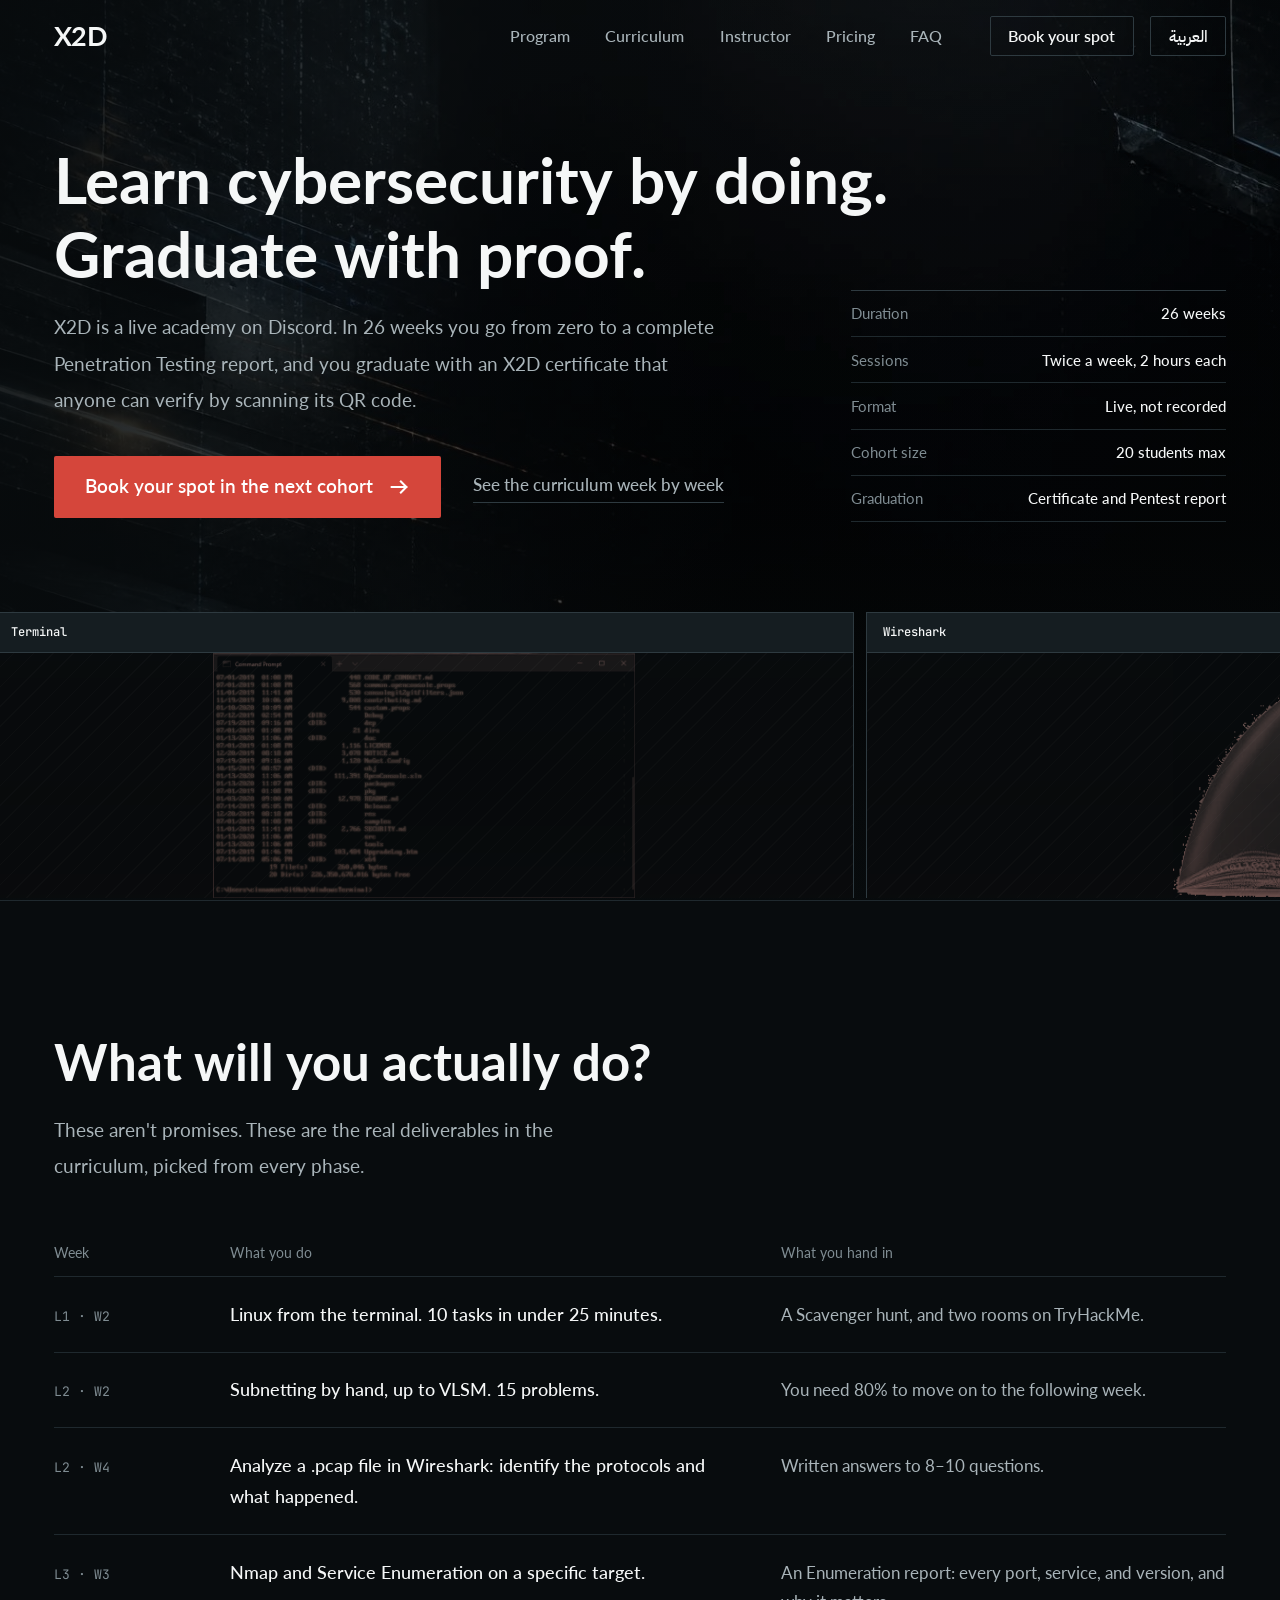
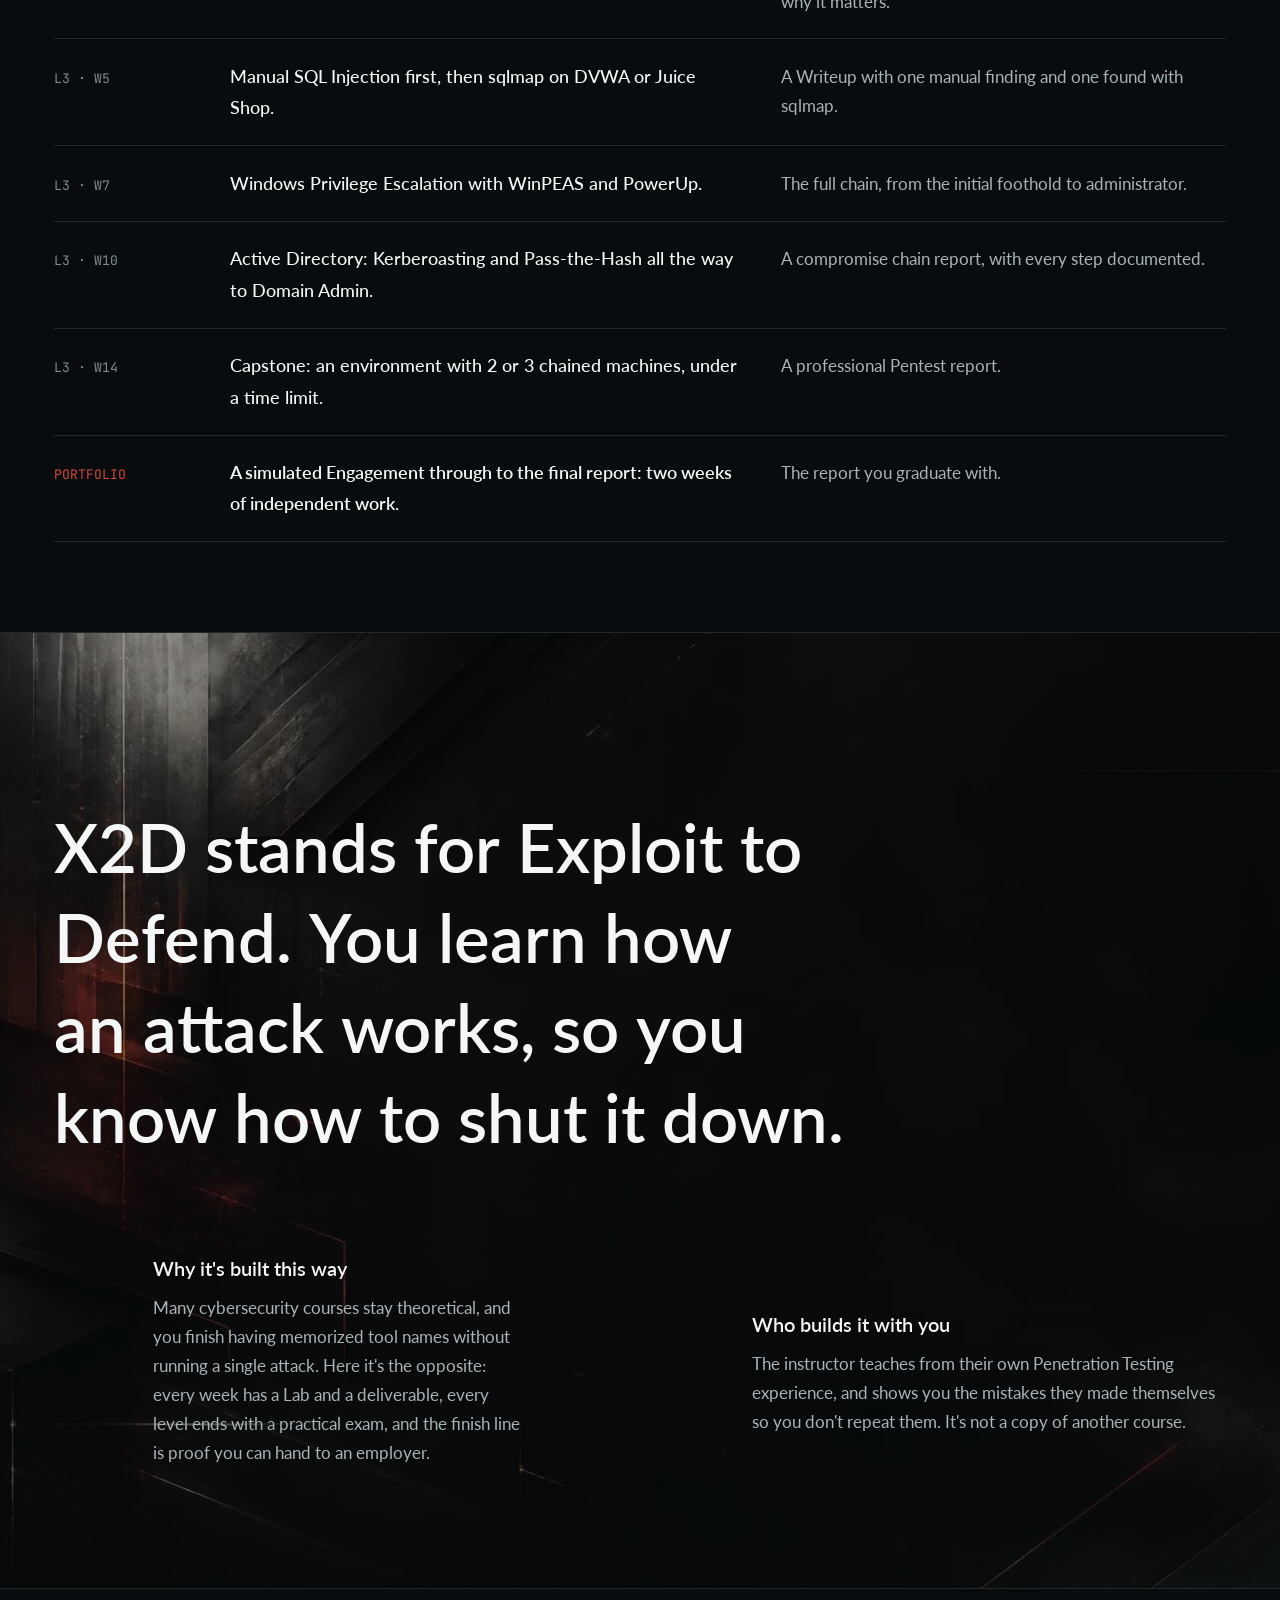
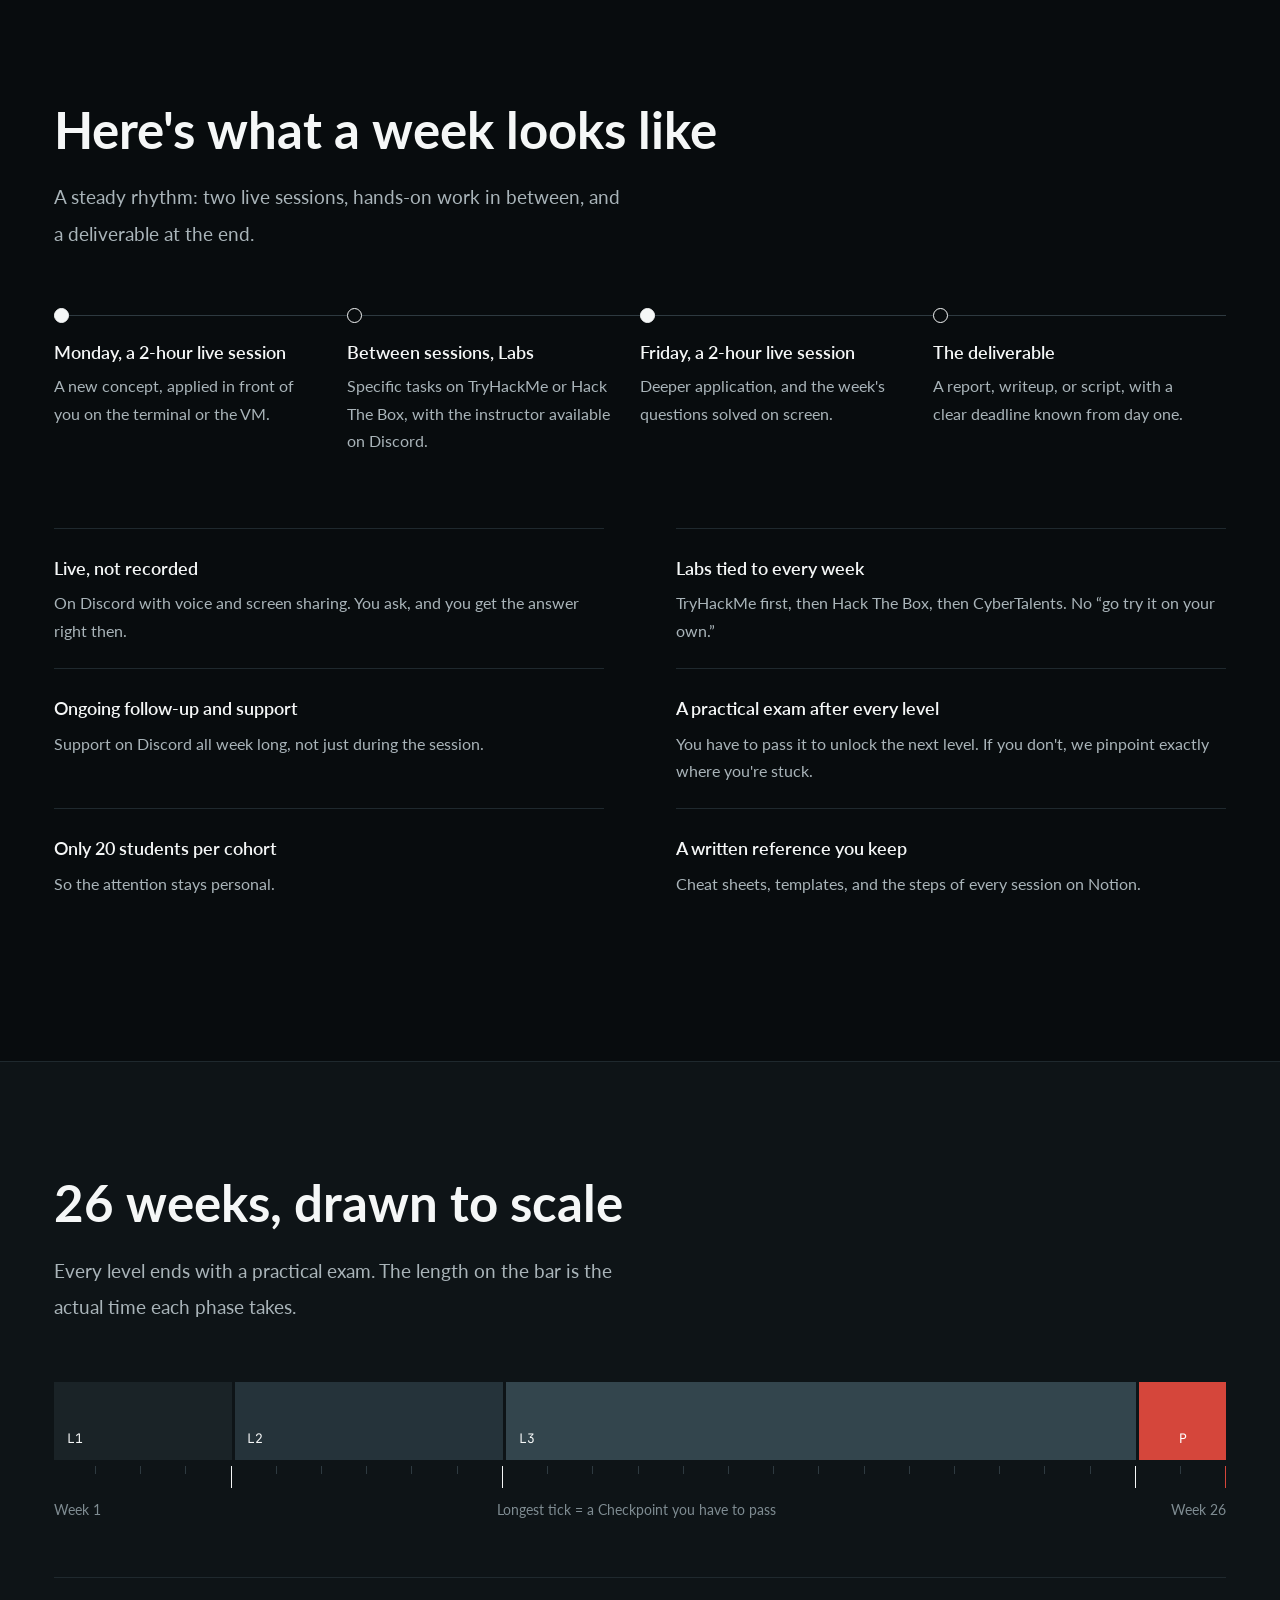
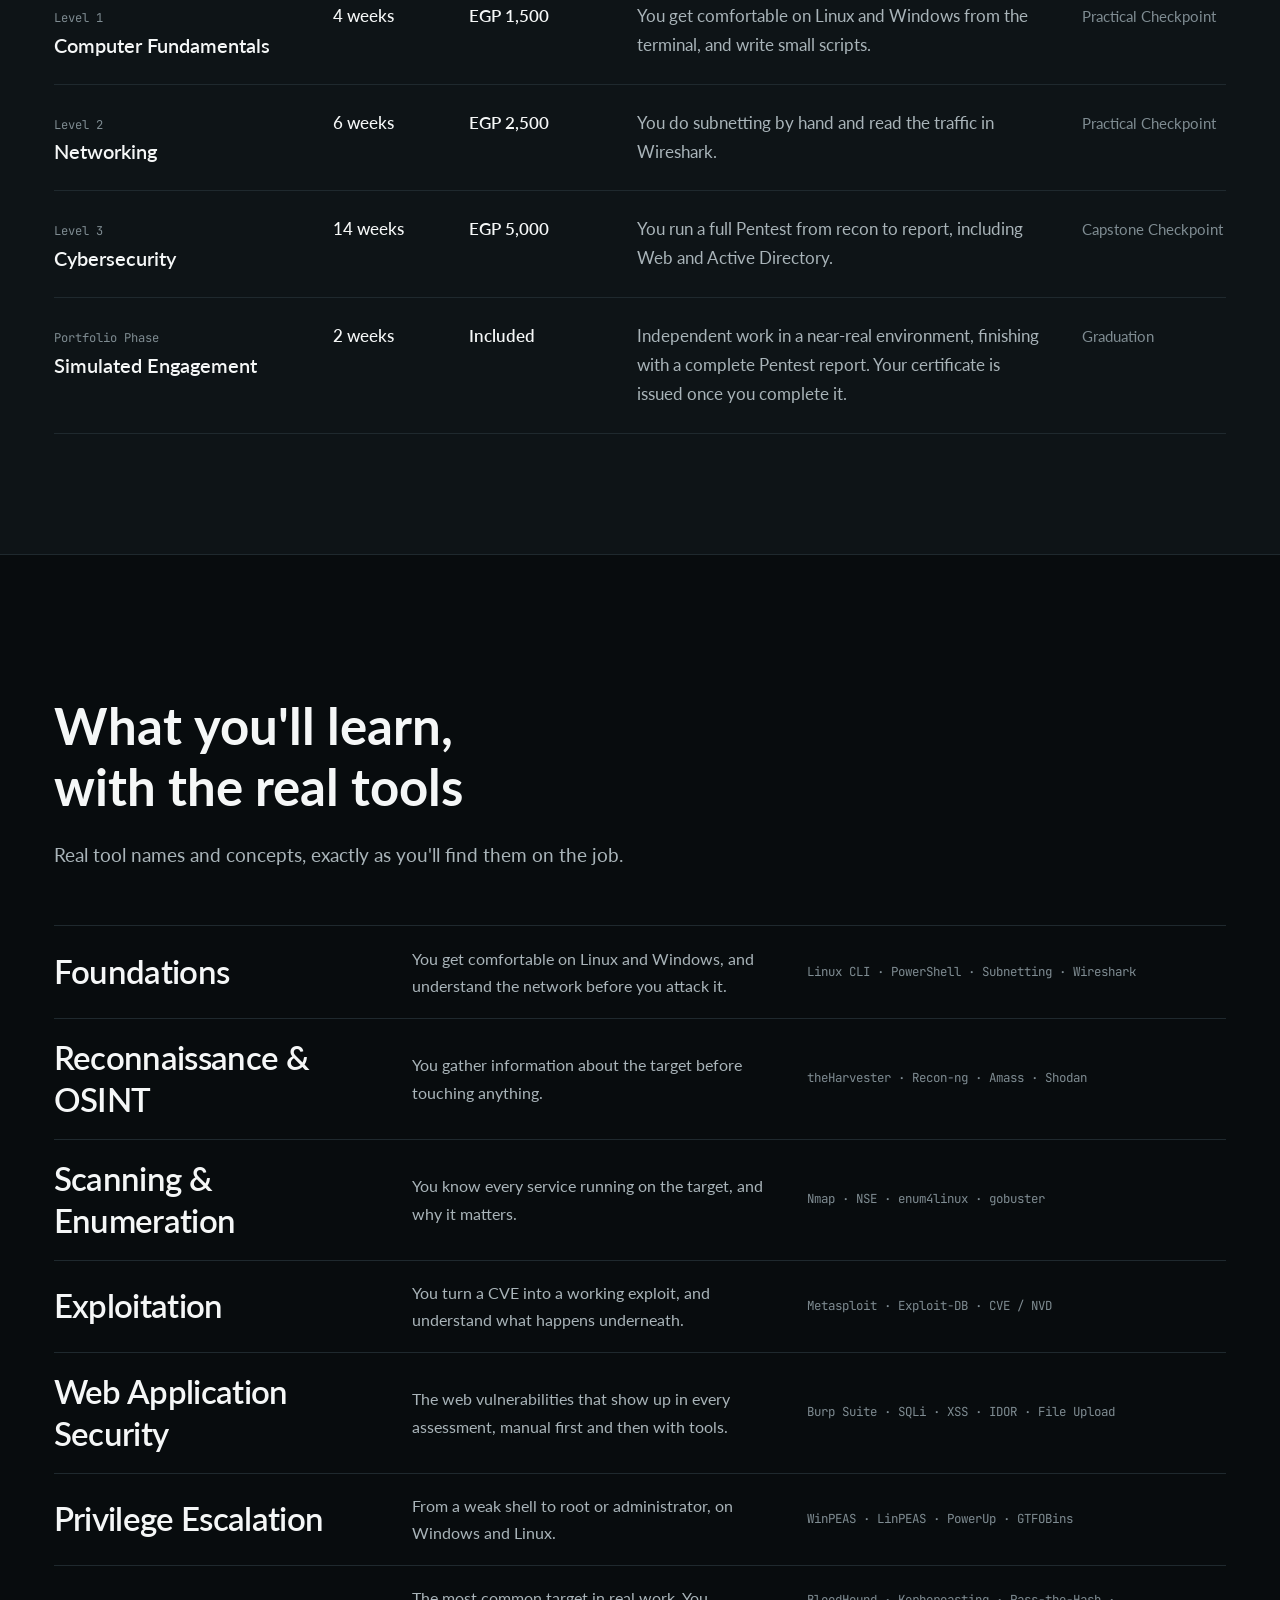
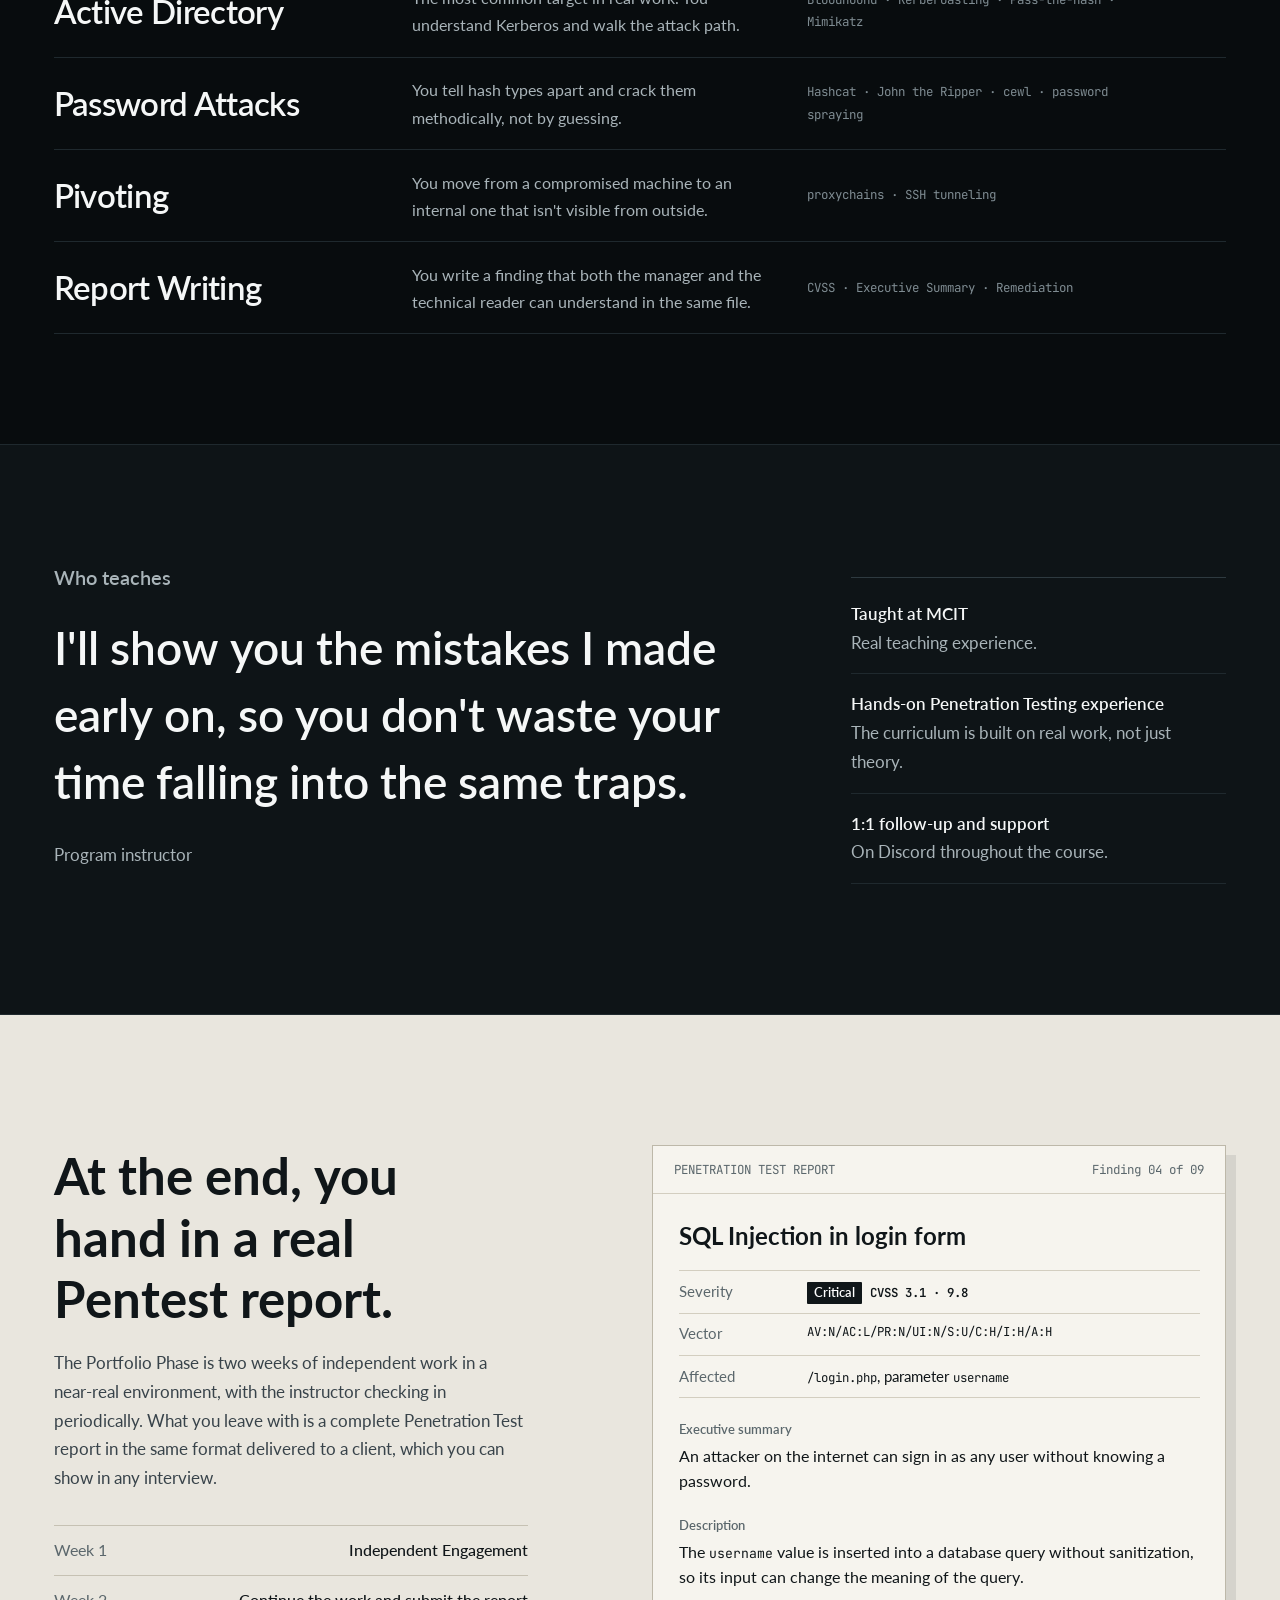
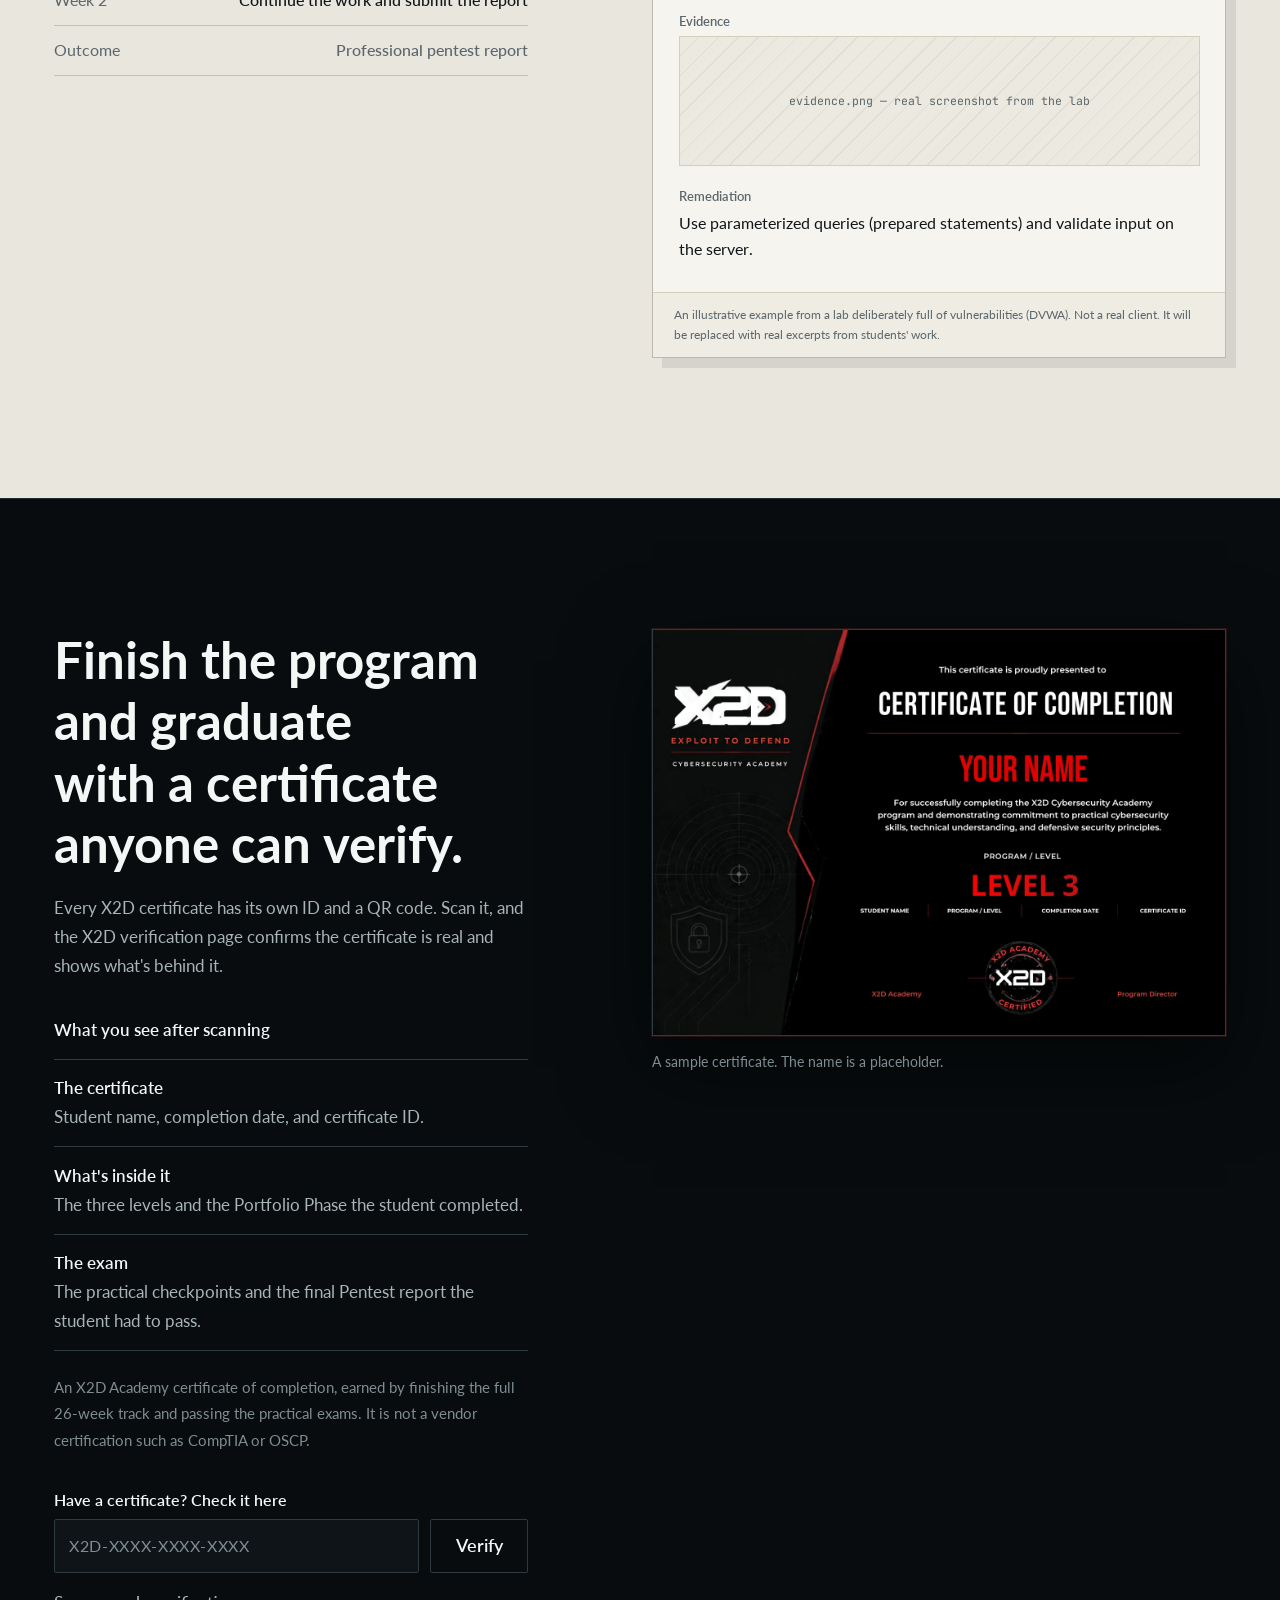
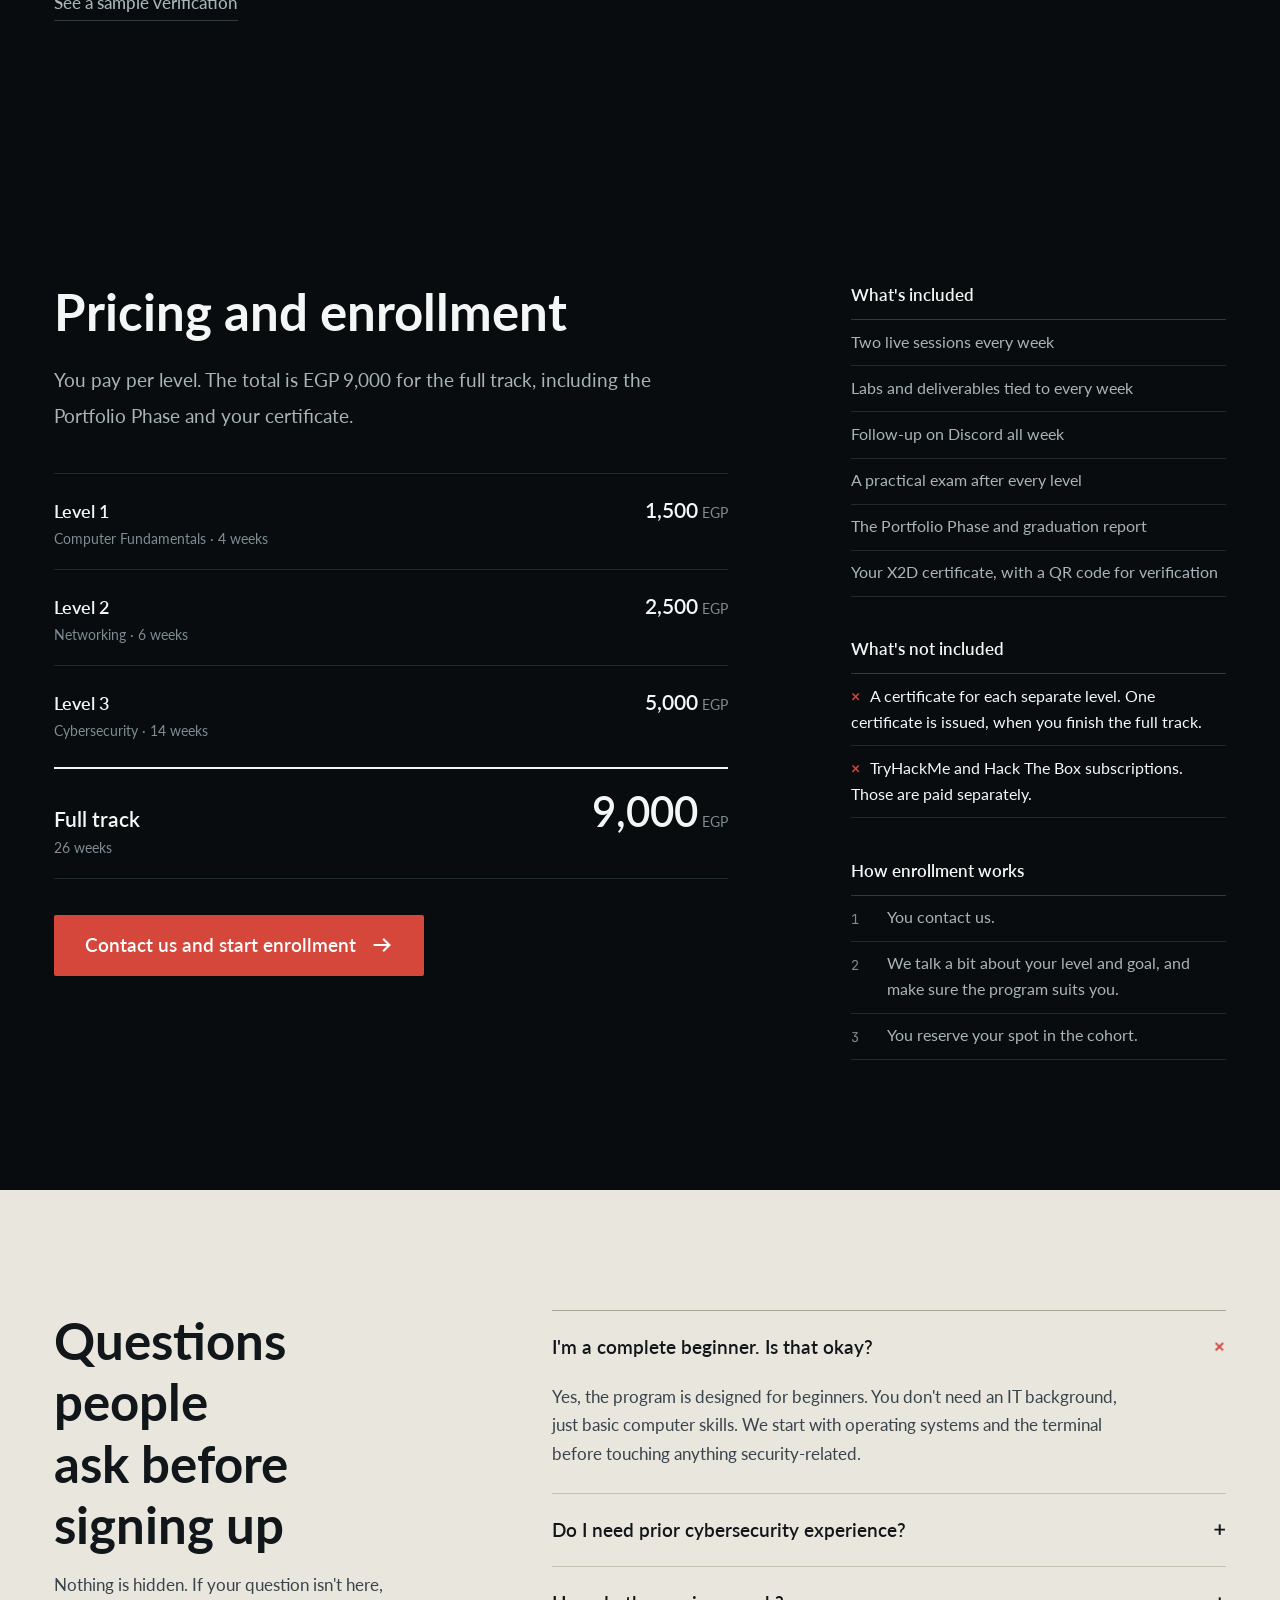
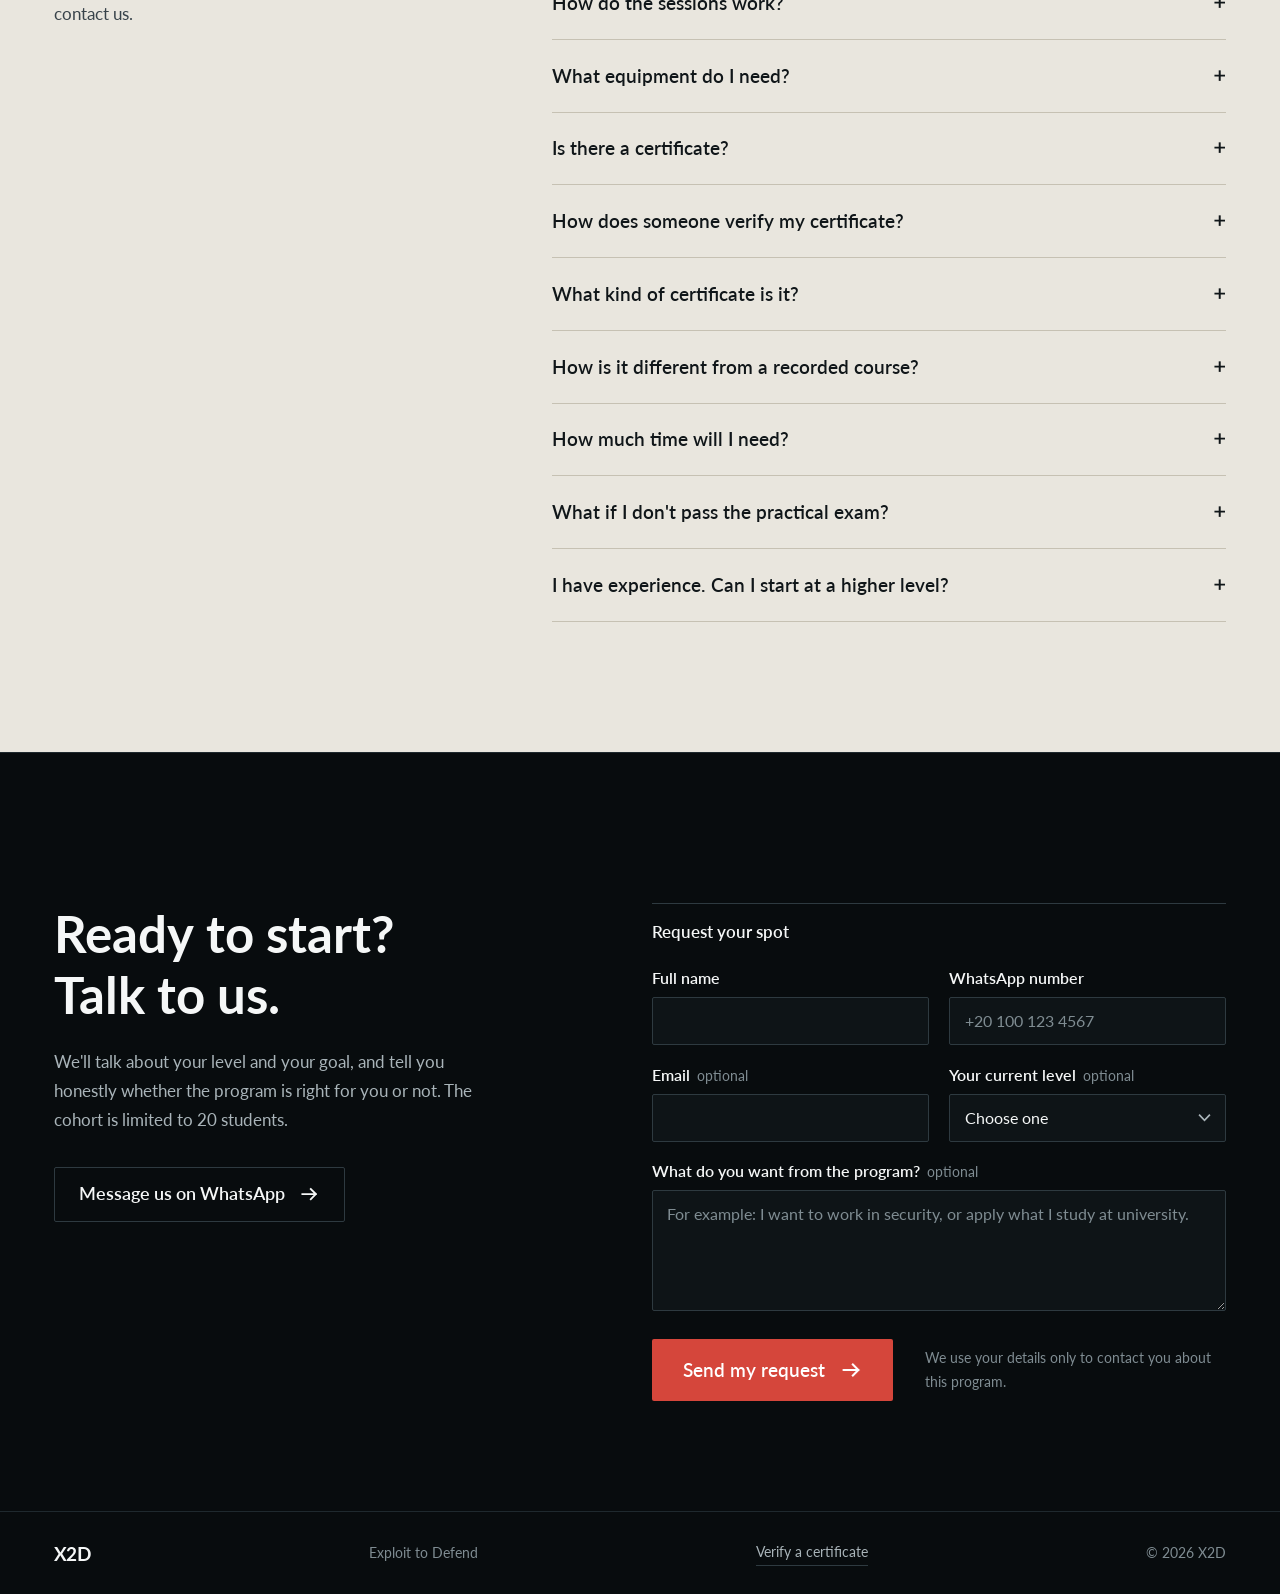
==== commit ca6f7ff3: "Admin Dashboard" ====
--- a/index.html
+++ b/index.html
@@ -6,7 +6,7 @@
 <title>X2D — Exploit to Defend | Hands-on Cybersecurity Academy</title>
 <meta content="X2D is a live online Cybersecurity academy: 26 weeks from zero to a complete Penetration Testing report, and a verifiable certificate at graduation. Labs and deliverables every week." name="description"/>
 <meta content="#080C0E" name="theme-color"/>
-<link href="https://YOUR-DOMAIN/" rel="canonical"/>
+<link href="https://x-2d.vercel.app/" rel="canonical"/>
 <link href="favicon.svg" rel="icon" type="image/svg+xml"/>
 <link href="apple-touch-icon.png" rel="apple-touch-icon"/>
 
@@ -14,8 +14,8 @@
 <meta content="X2D Academy" property="og:site_name"/>
 <meta content="X2D — Exploit to Defend | Hands-on Cybersecurity Academy" property="og:title"/>
 <meta content="X2D is a live online Cybersecurity academy: 26 weeks from zero to a complete Penetration Testing report, and a verifiable certificate at graduation. Labs and deliverables every week." property="og:description"/>
-<meta content="https://YOUR-DOMAIN/" property="og:url"/>
-<meta content="https://YOUR-DOMAIN/assets/img/og-image.jpg" property="og:image"/>
+<meta content="https://x-2d.vercel.app/" property="og:url"/>
+<meta content="https://x-2d.vercel.app/assets/img/og-image.jpg" property="og:image"/>
 <meta content="1200" property="og:image:width"/>
 <meta content="630" property="og:image:height"/>
 <meta content="en_US" property="og:locale"/>
@@ -350,8 +350,7 @@
 </div>
 </div>
 
-<form action="/thanks.html" class="enroll" data-netlify="true" id="enrollForm" method="POST" name="enroll" netlify-honeypot="bot-field">
-<input name="form-name" type="hidden" value="enroll"/>
+<form action="/api/x2d?r=enroll" class="enroll" id="enrollForm" method="POST" name="enroll">
 <input name="language" type="hidden" value="en"/>
 <p aria-hidden="true" class="hp"><label>Leave this field empty <input autocomplete="off" name="bot-field" tabindex="-1" type="text"/></label></p>
 <h3 class="enroll-title" data-i18n="k170">Request your spot</h3>
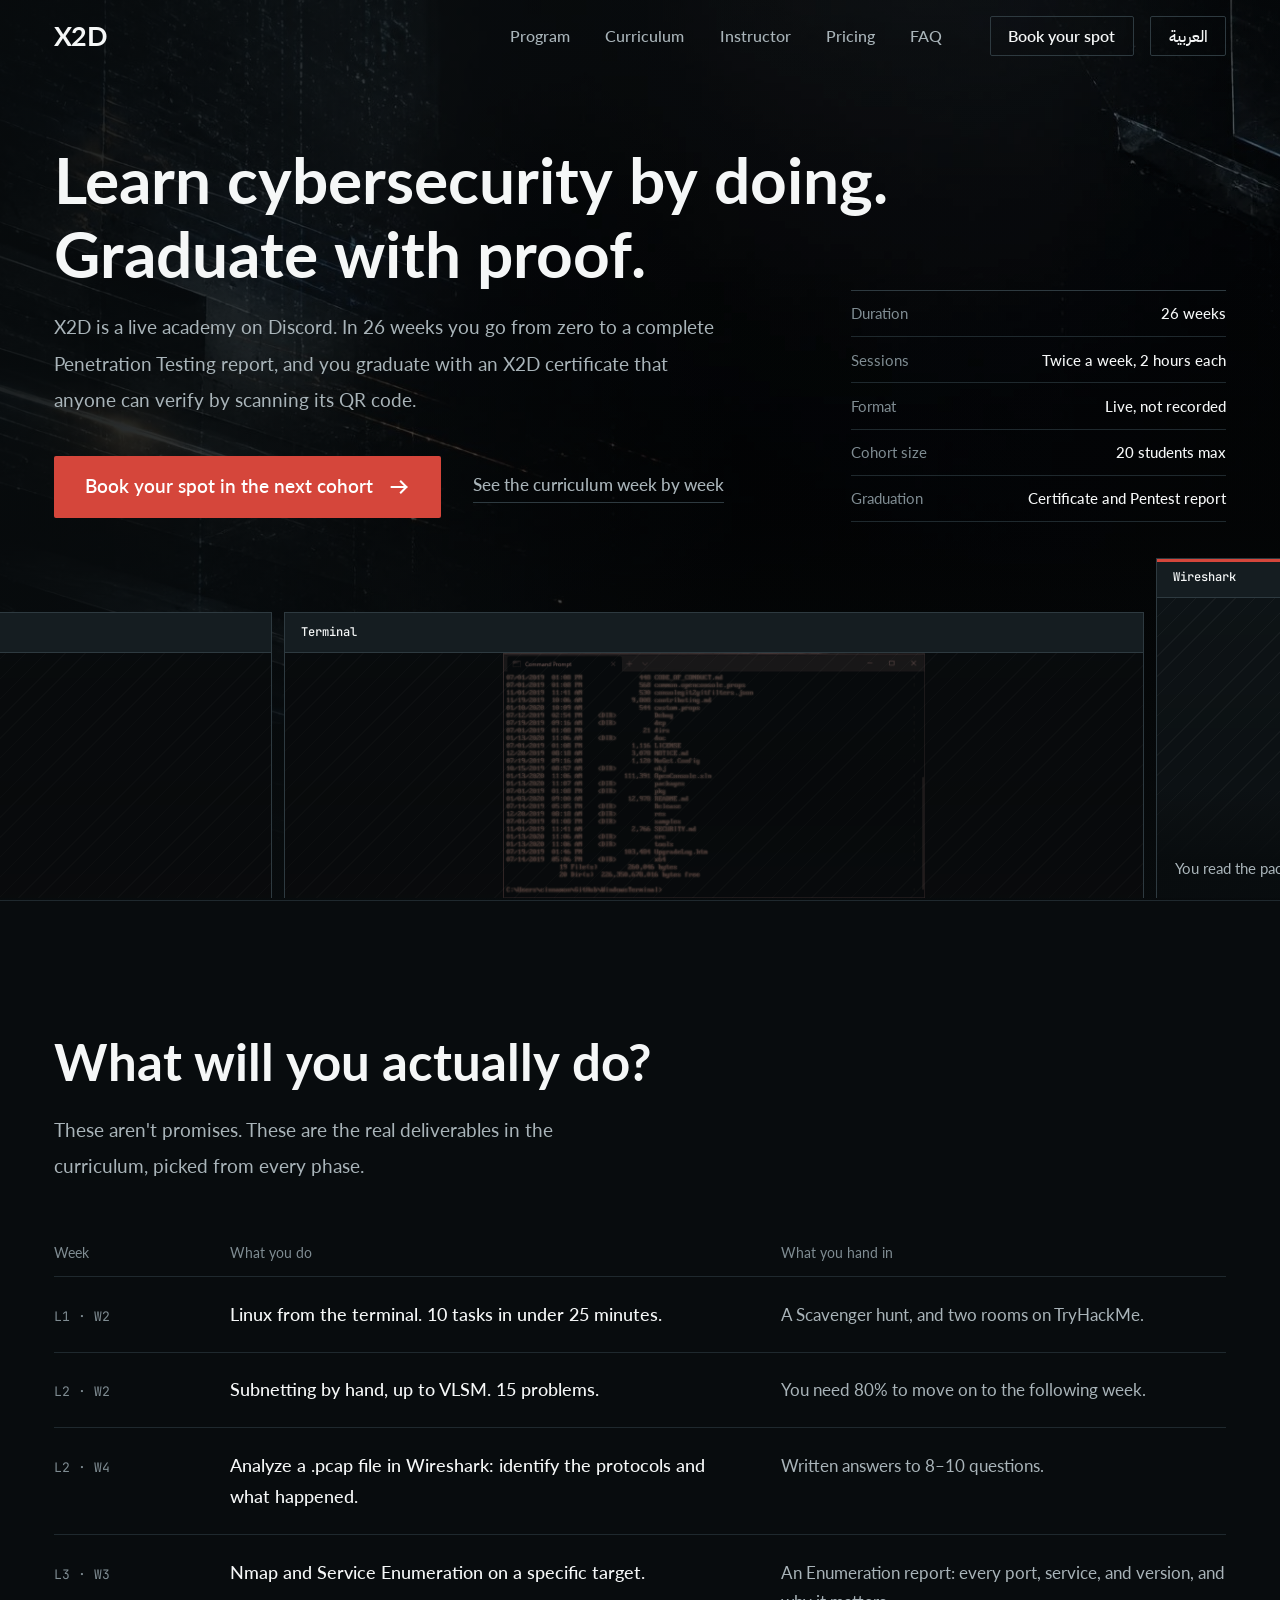
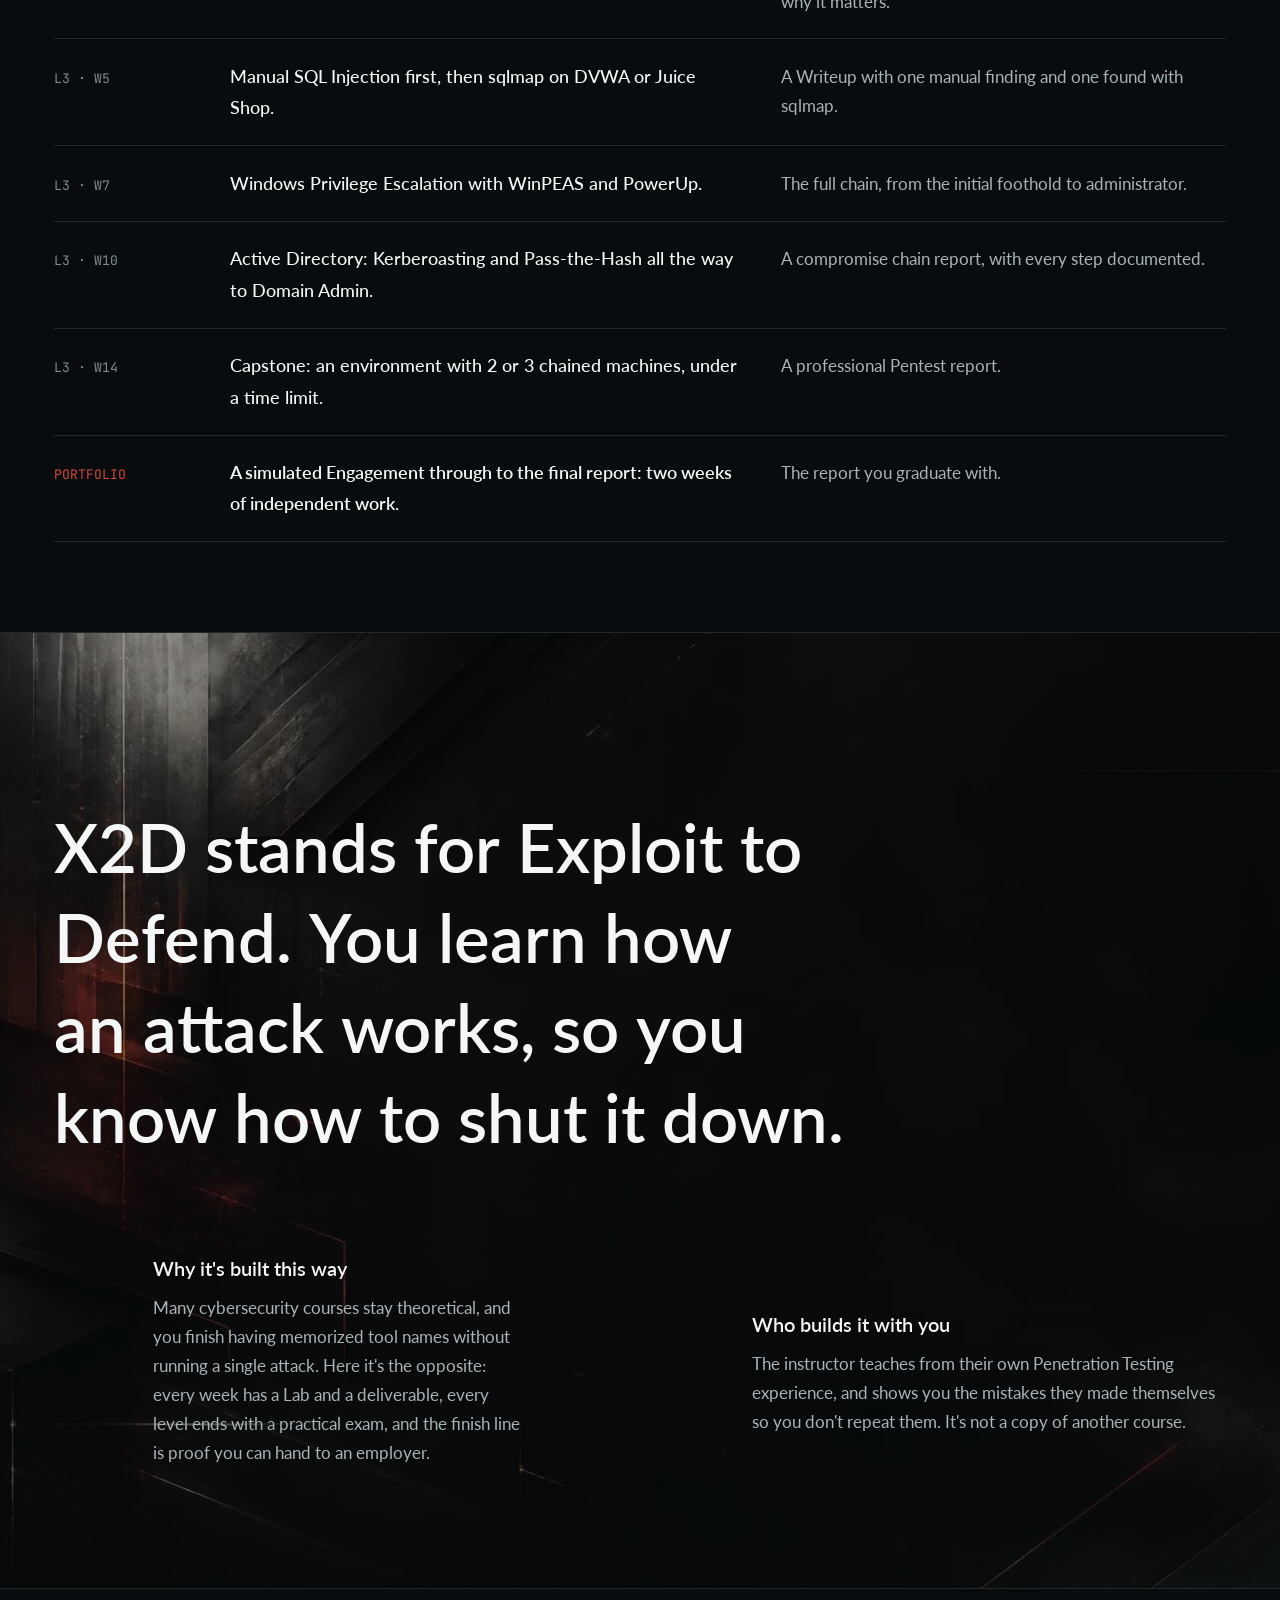
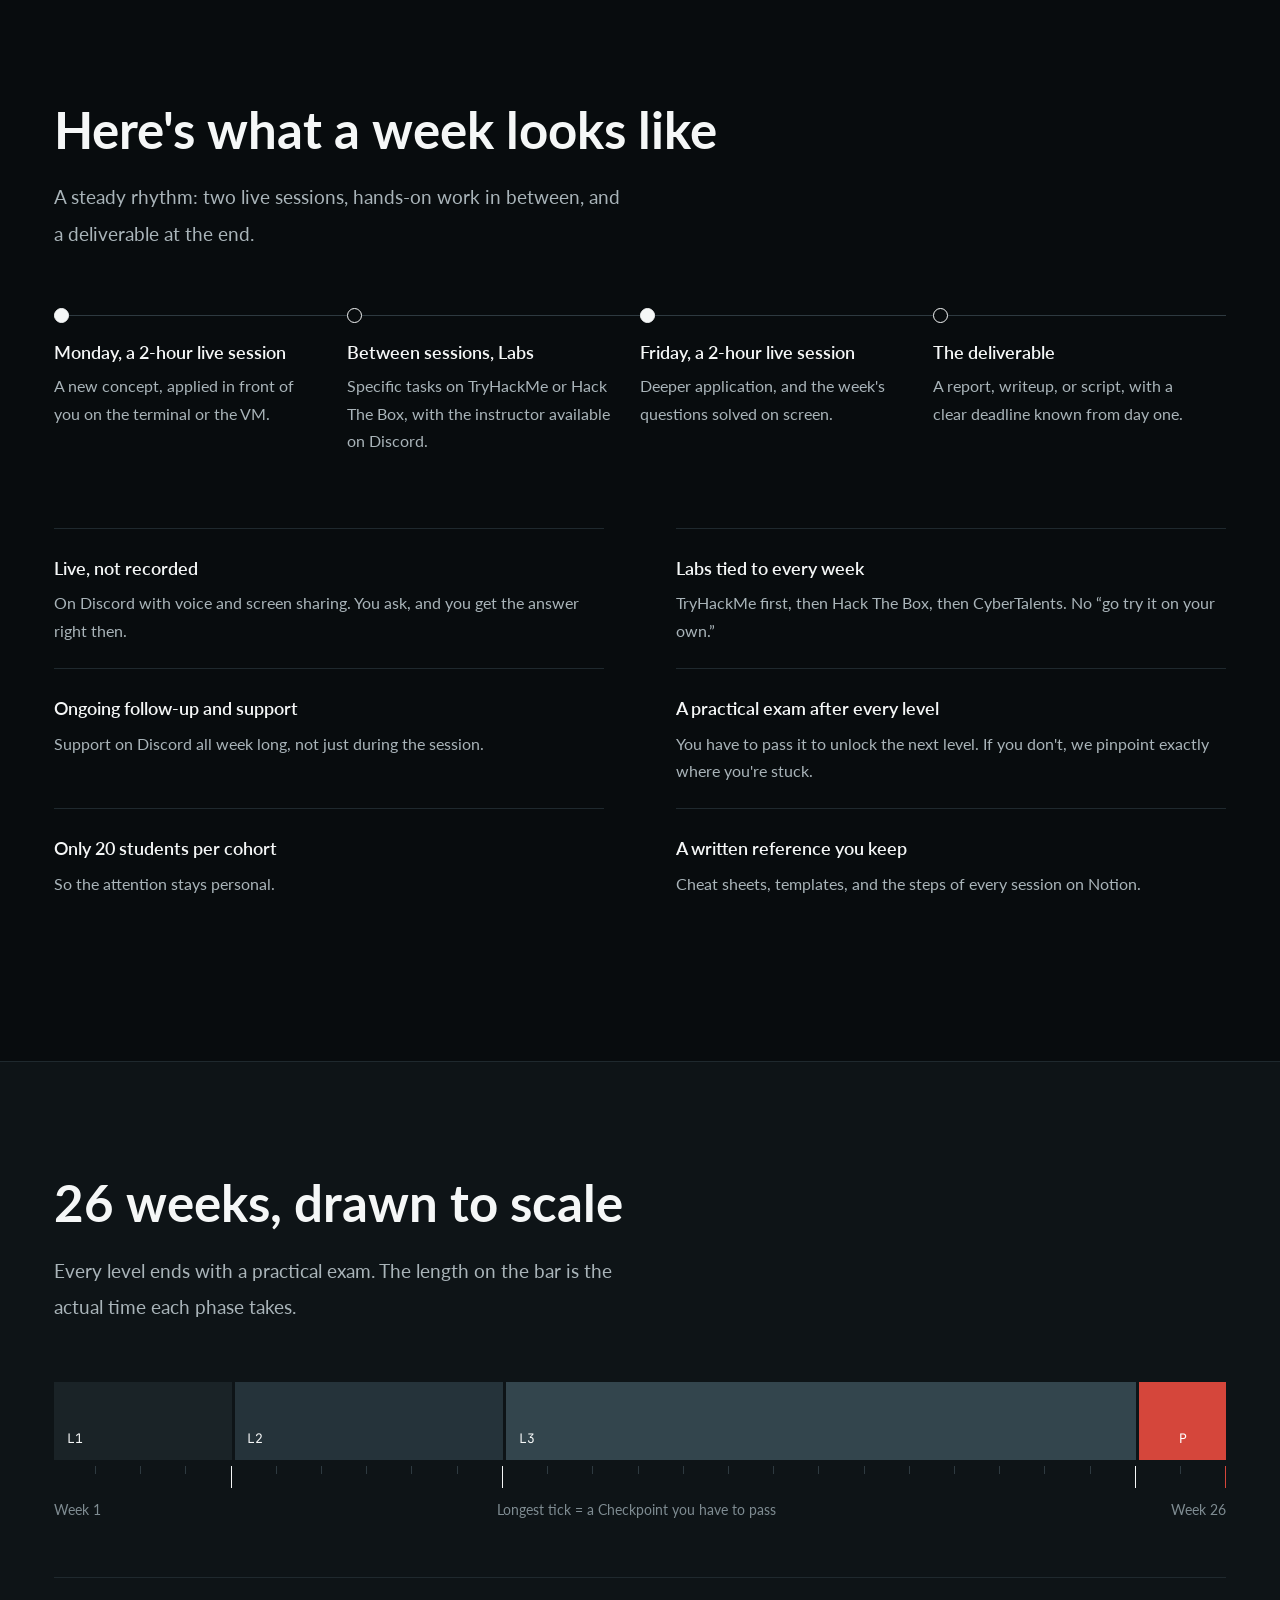
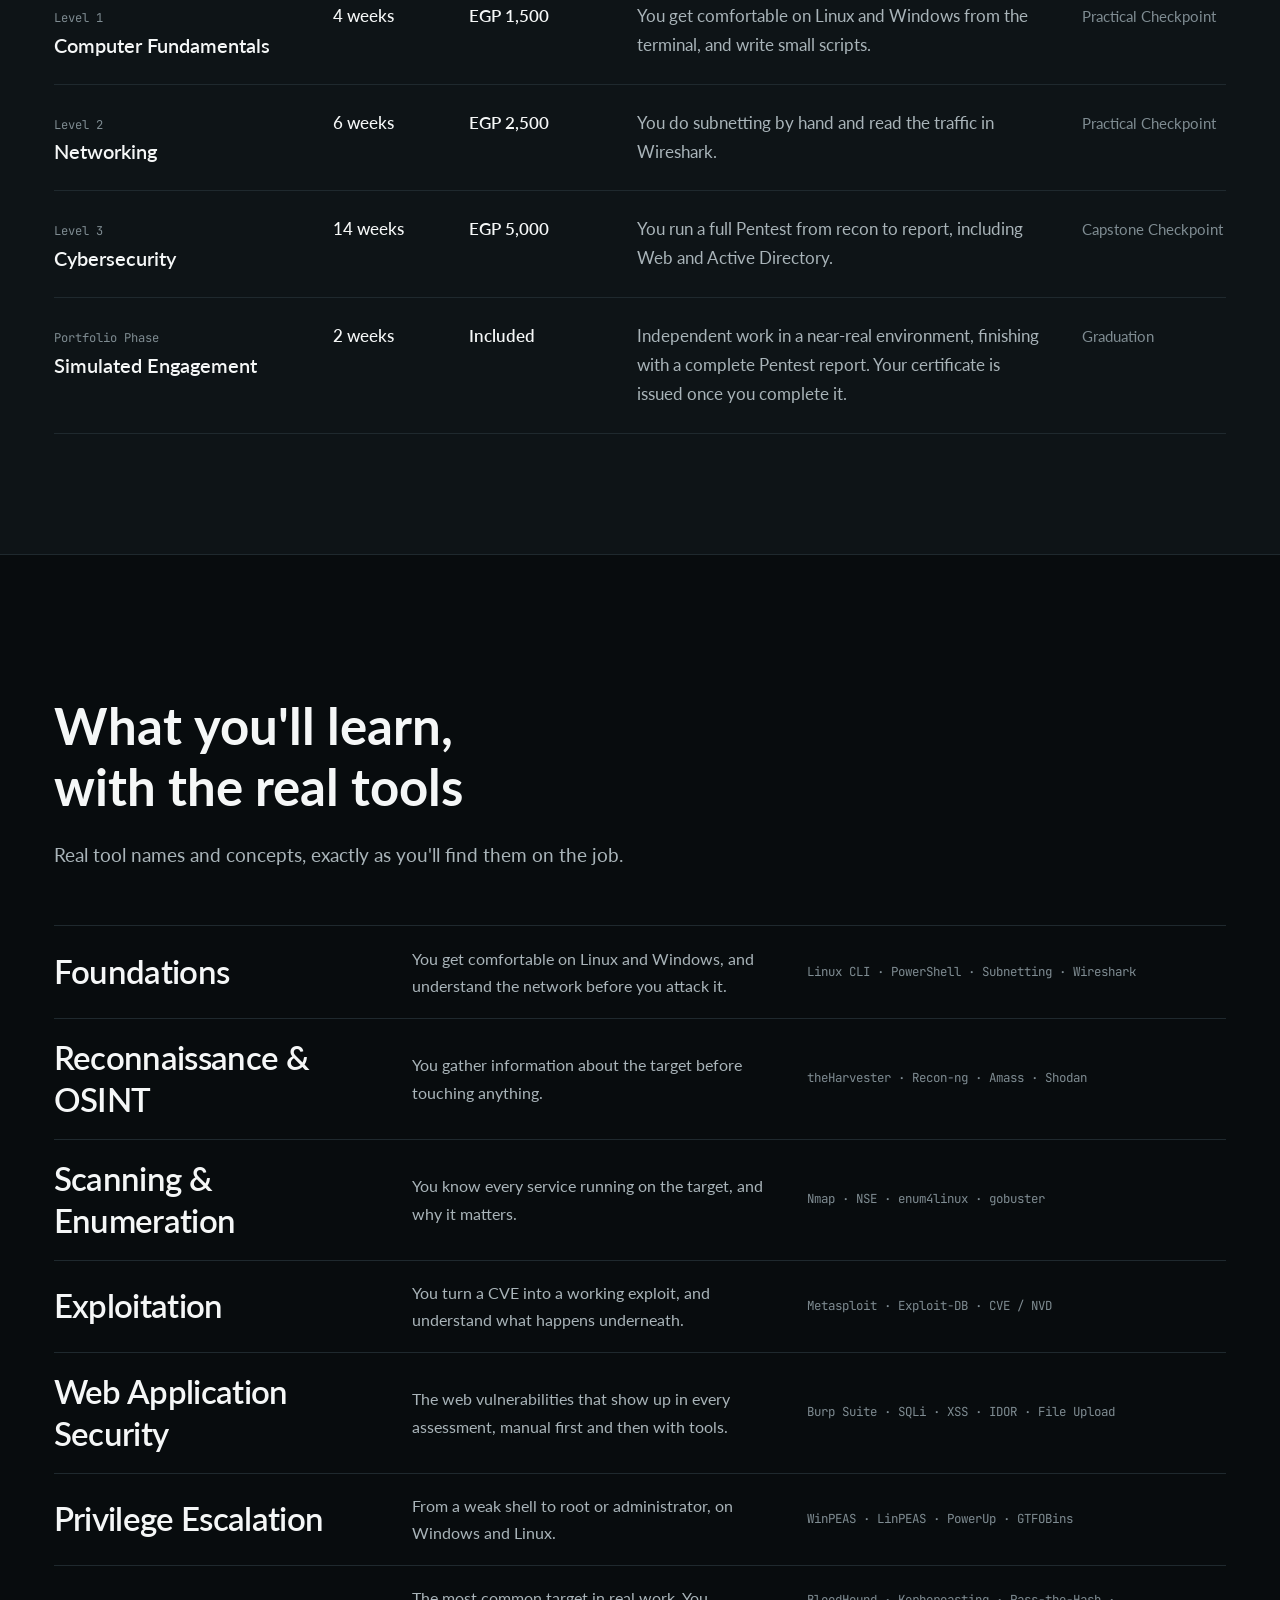
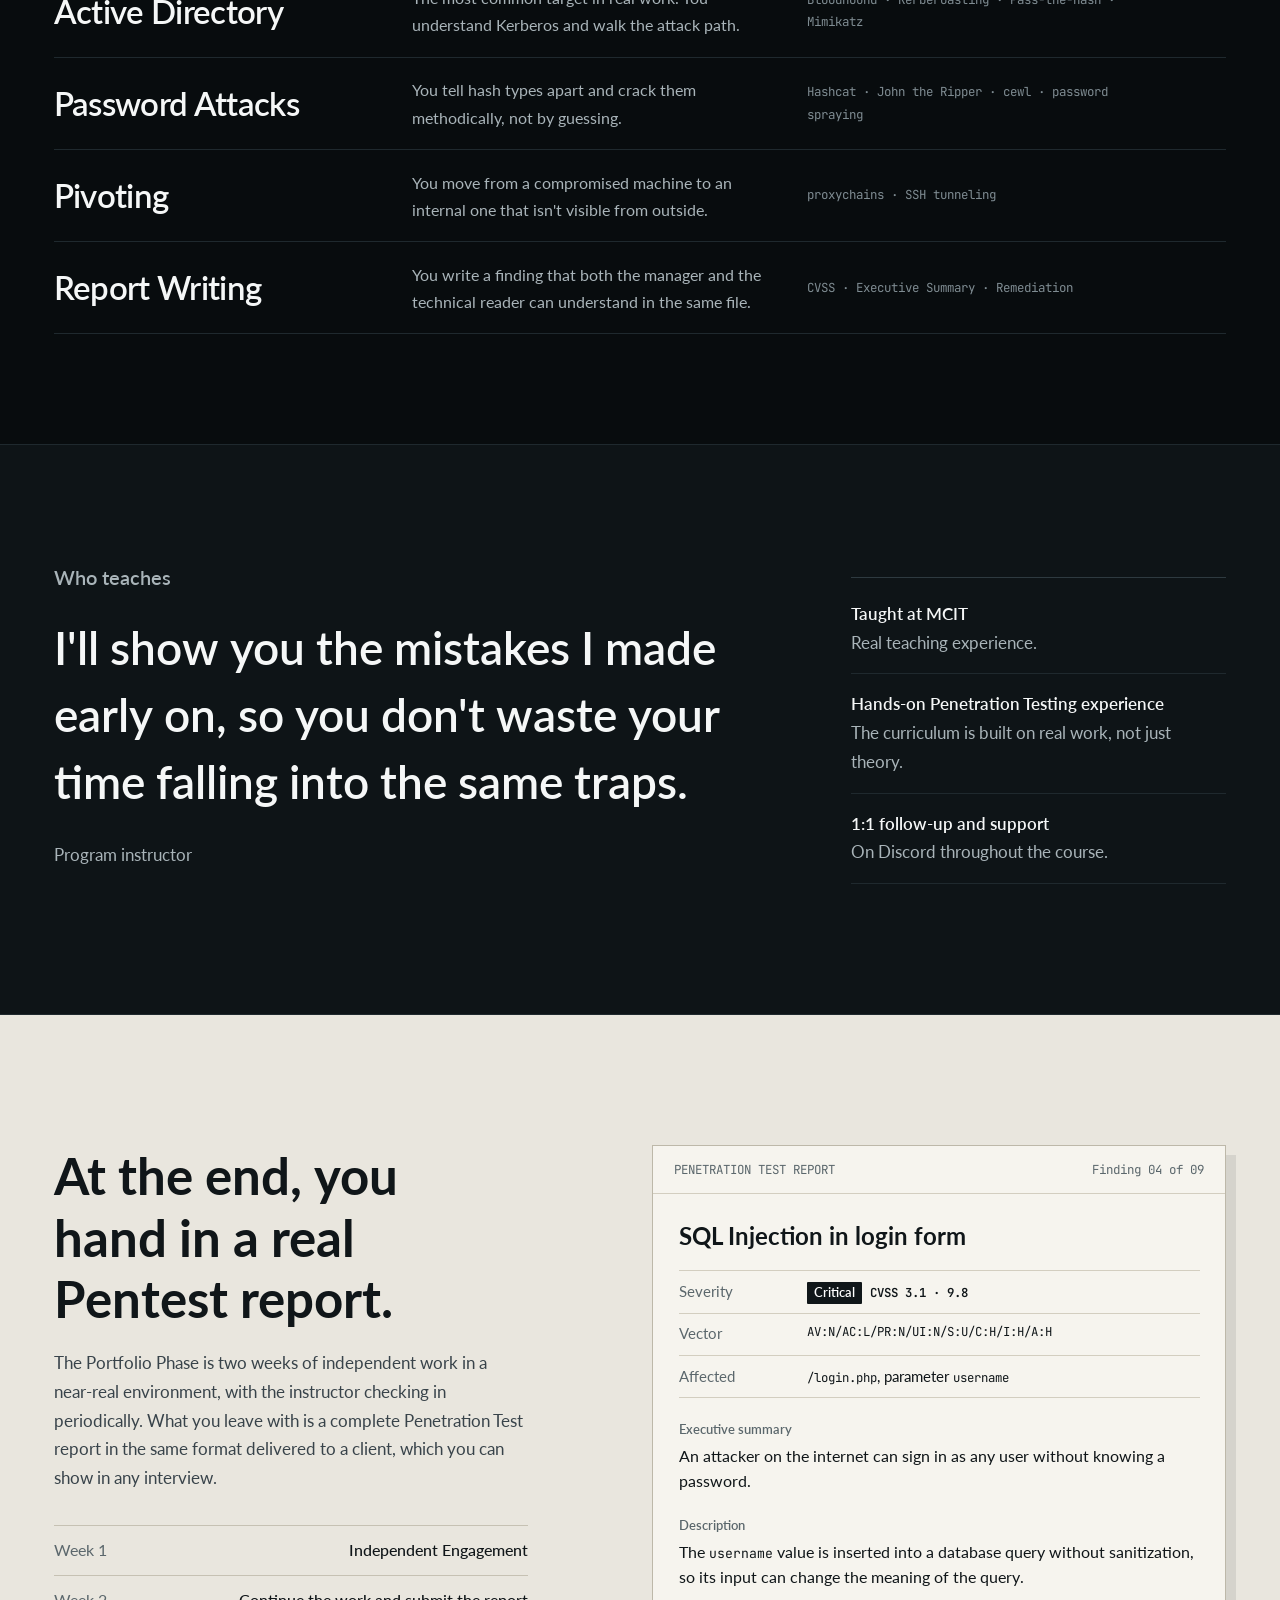
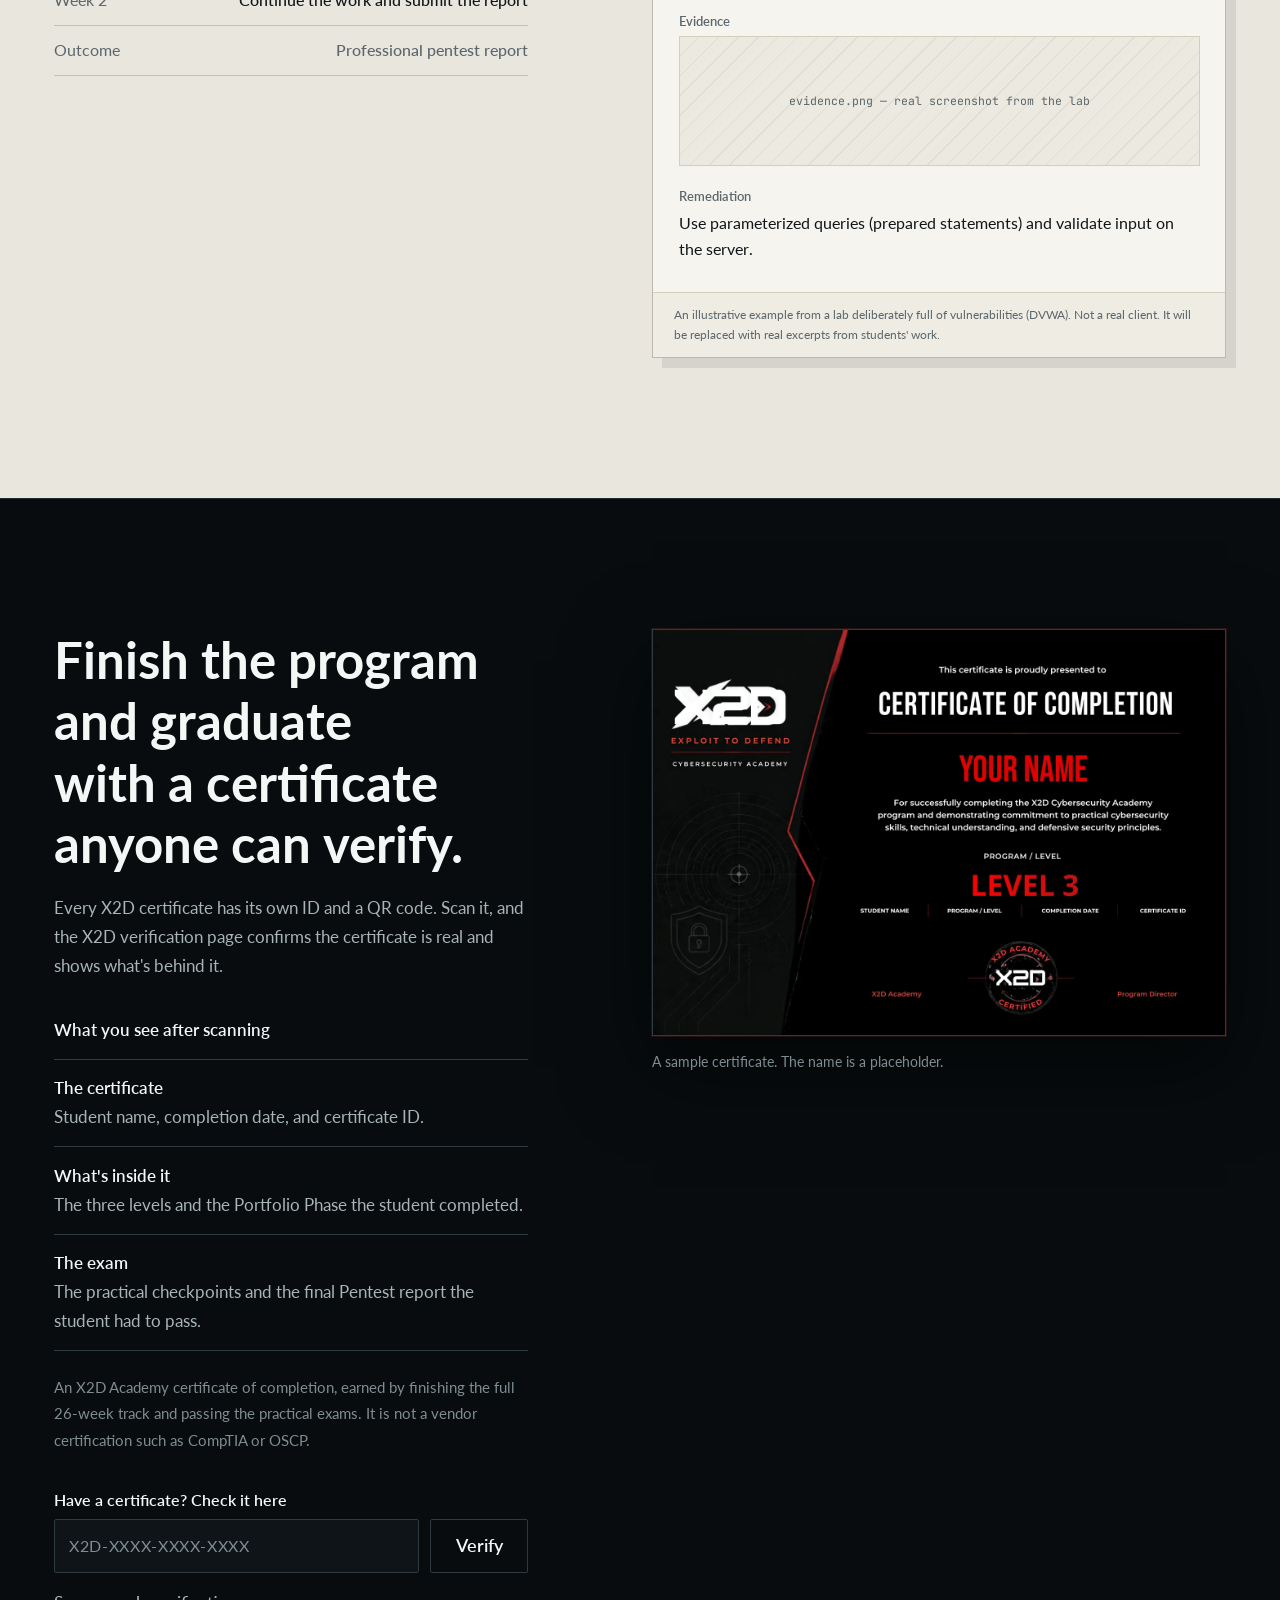
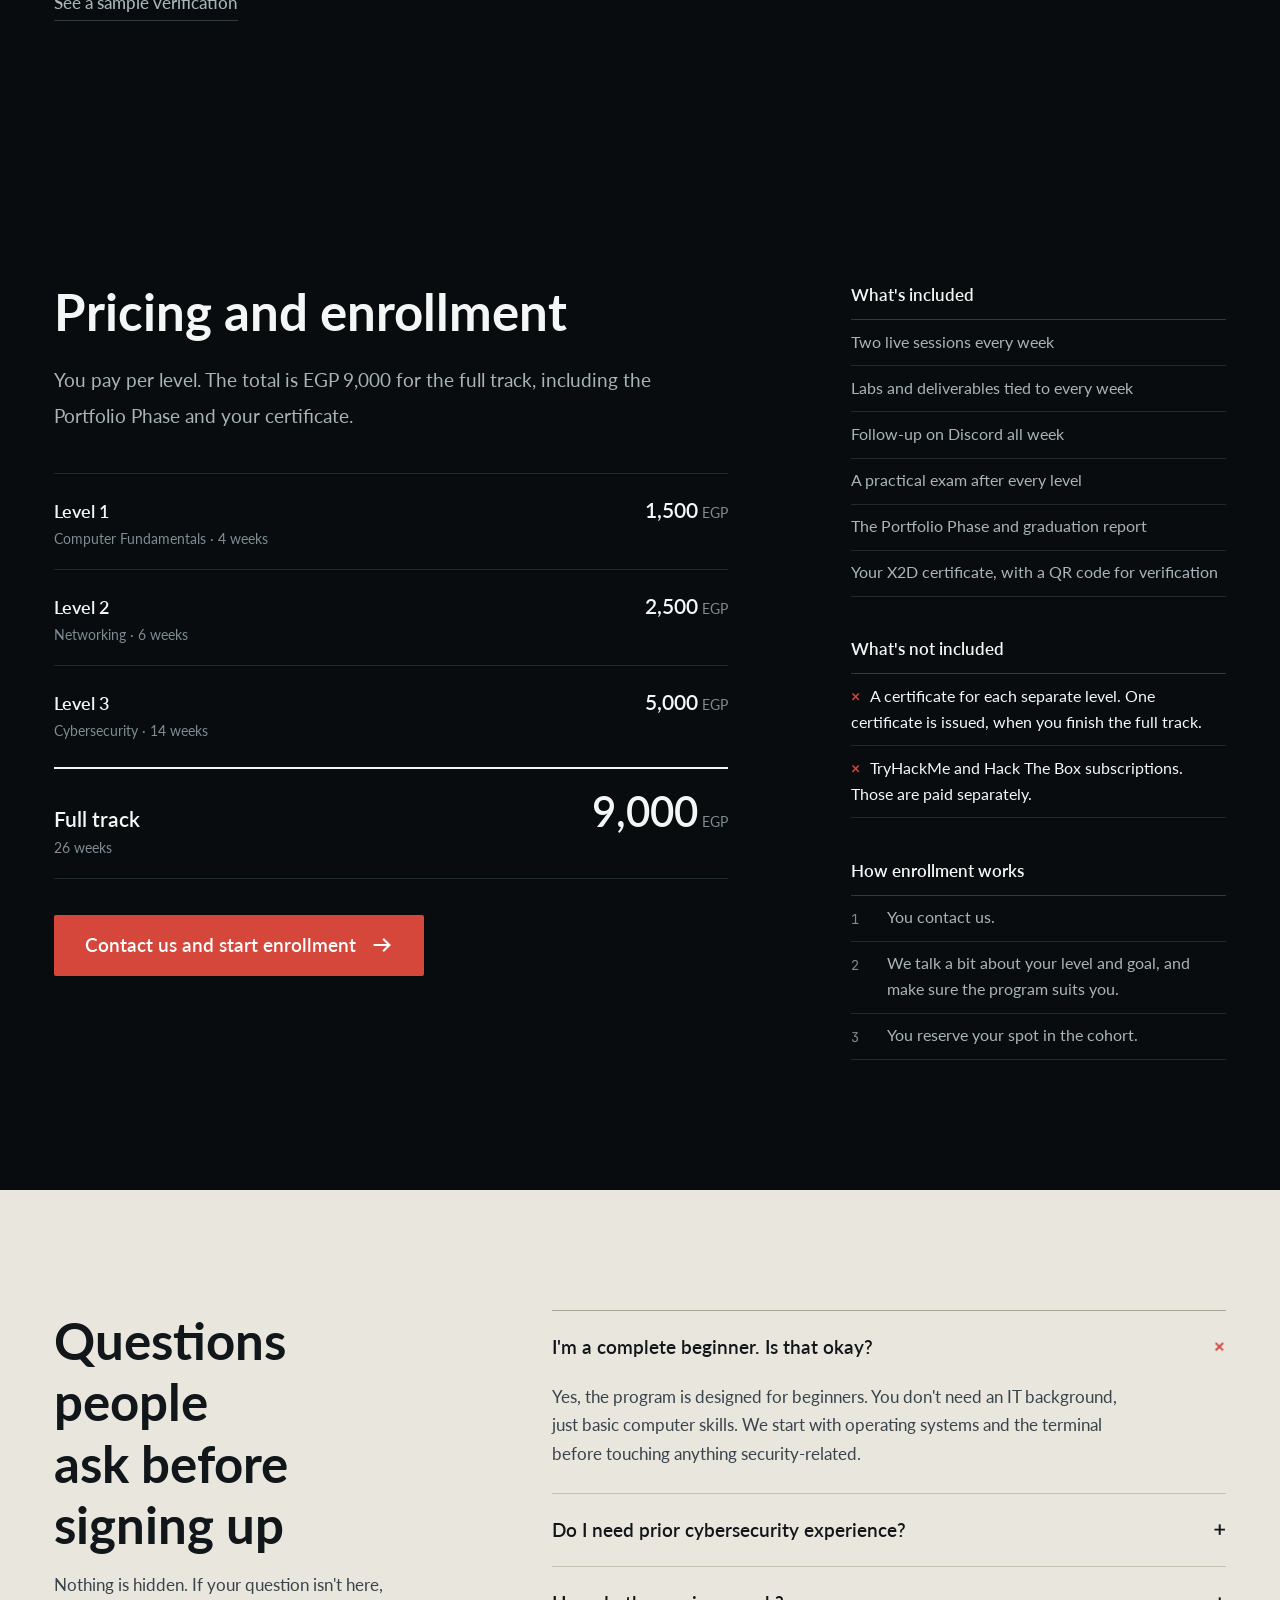
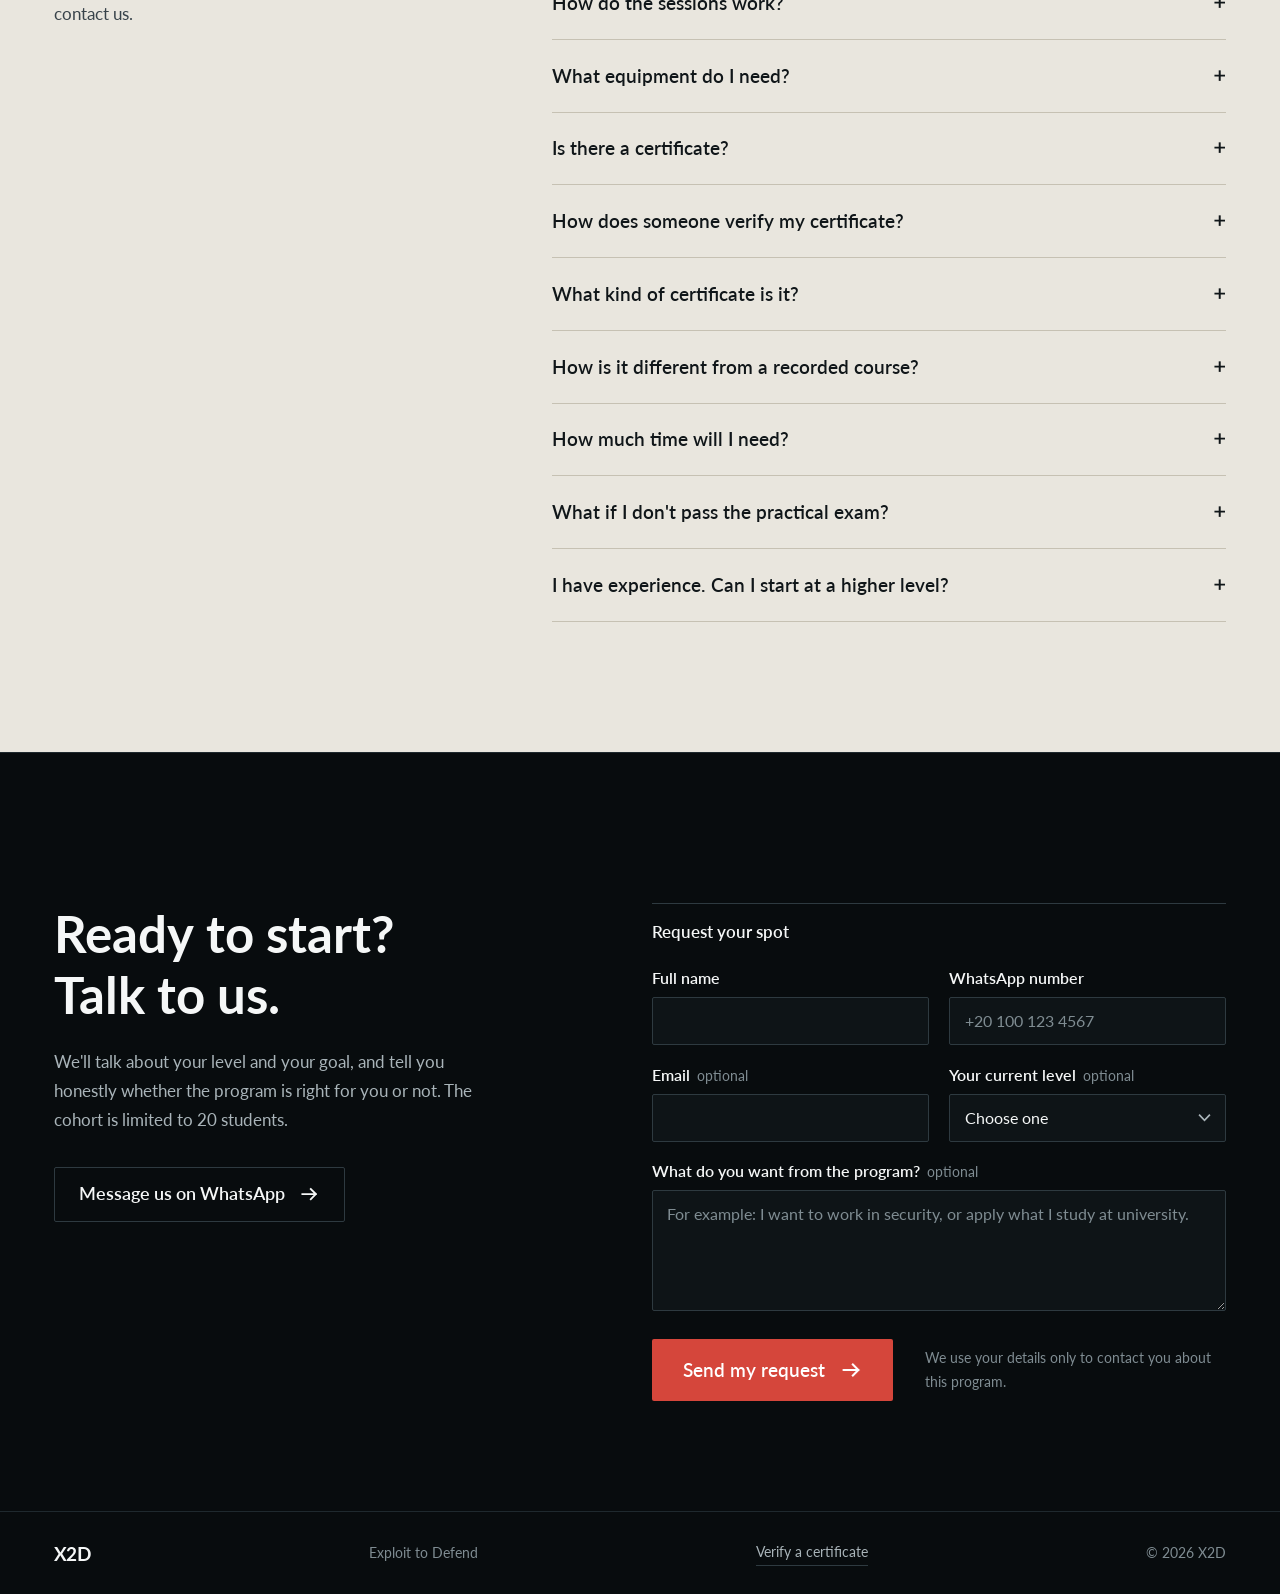
==== commit f8ad1685: "Install and configure Vercel Web Analytics # Vercel Web Analytics Installation Report  ## Implementa" ====
--- a/index.html
+++ b/index.html
@@ -28,6 +28,10 @@
 <link as="image" fetchpriority="high" href="assets/img/hero.webp" rel="preload" type="image/webp"/>
 <script src="assets/js/boot.js"></script>
 <link href="assets/css/styles.css" rel="stylesheet"/>
+<script>
+  window.va = window.va || function () { (window.vaq = window.vaq || []).push(arguments); };
+</script>
+<script defer src="/_vercel/insights/script.js"></script>
 <script type="application/ld+json">
 {"@context":"https://schema.org","@type":"EducationalOrganization","name":"X2D Academy","alternateName":"X2D — Exploit to Defend","description":"X2D is a live online Cybersecurity academy: 26 weeks from zero to a complete Penetration Testing report, and a verifiable certificate at graduation. Labs and deliverables every week."}
 </script>
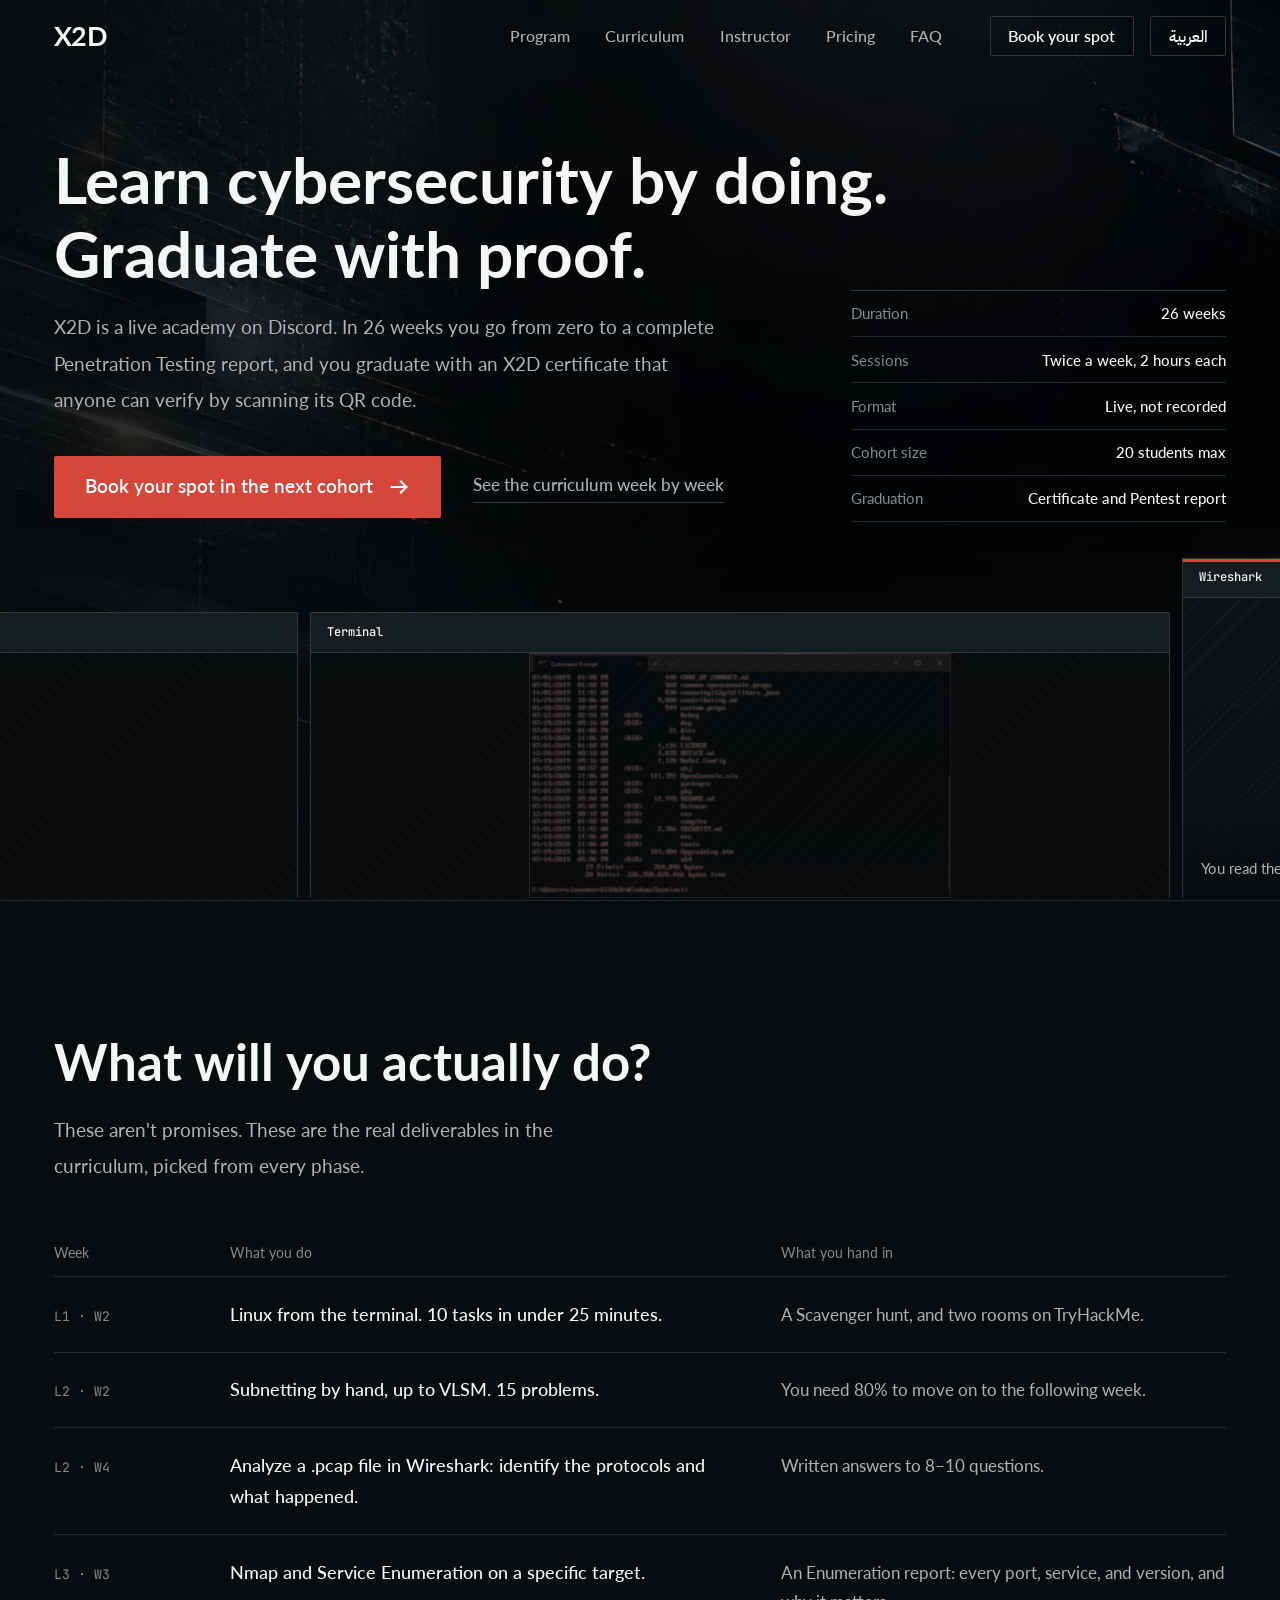
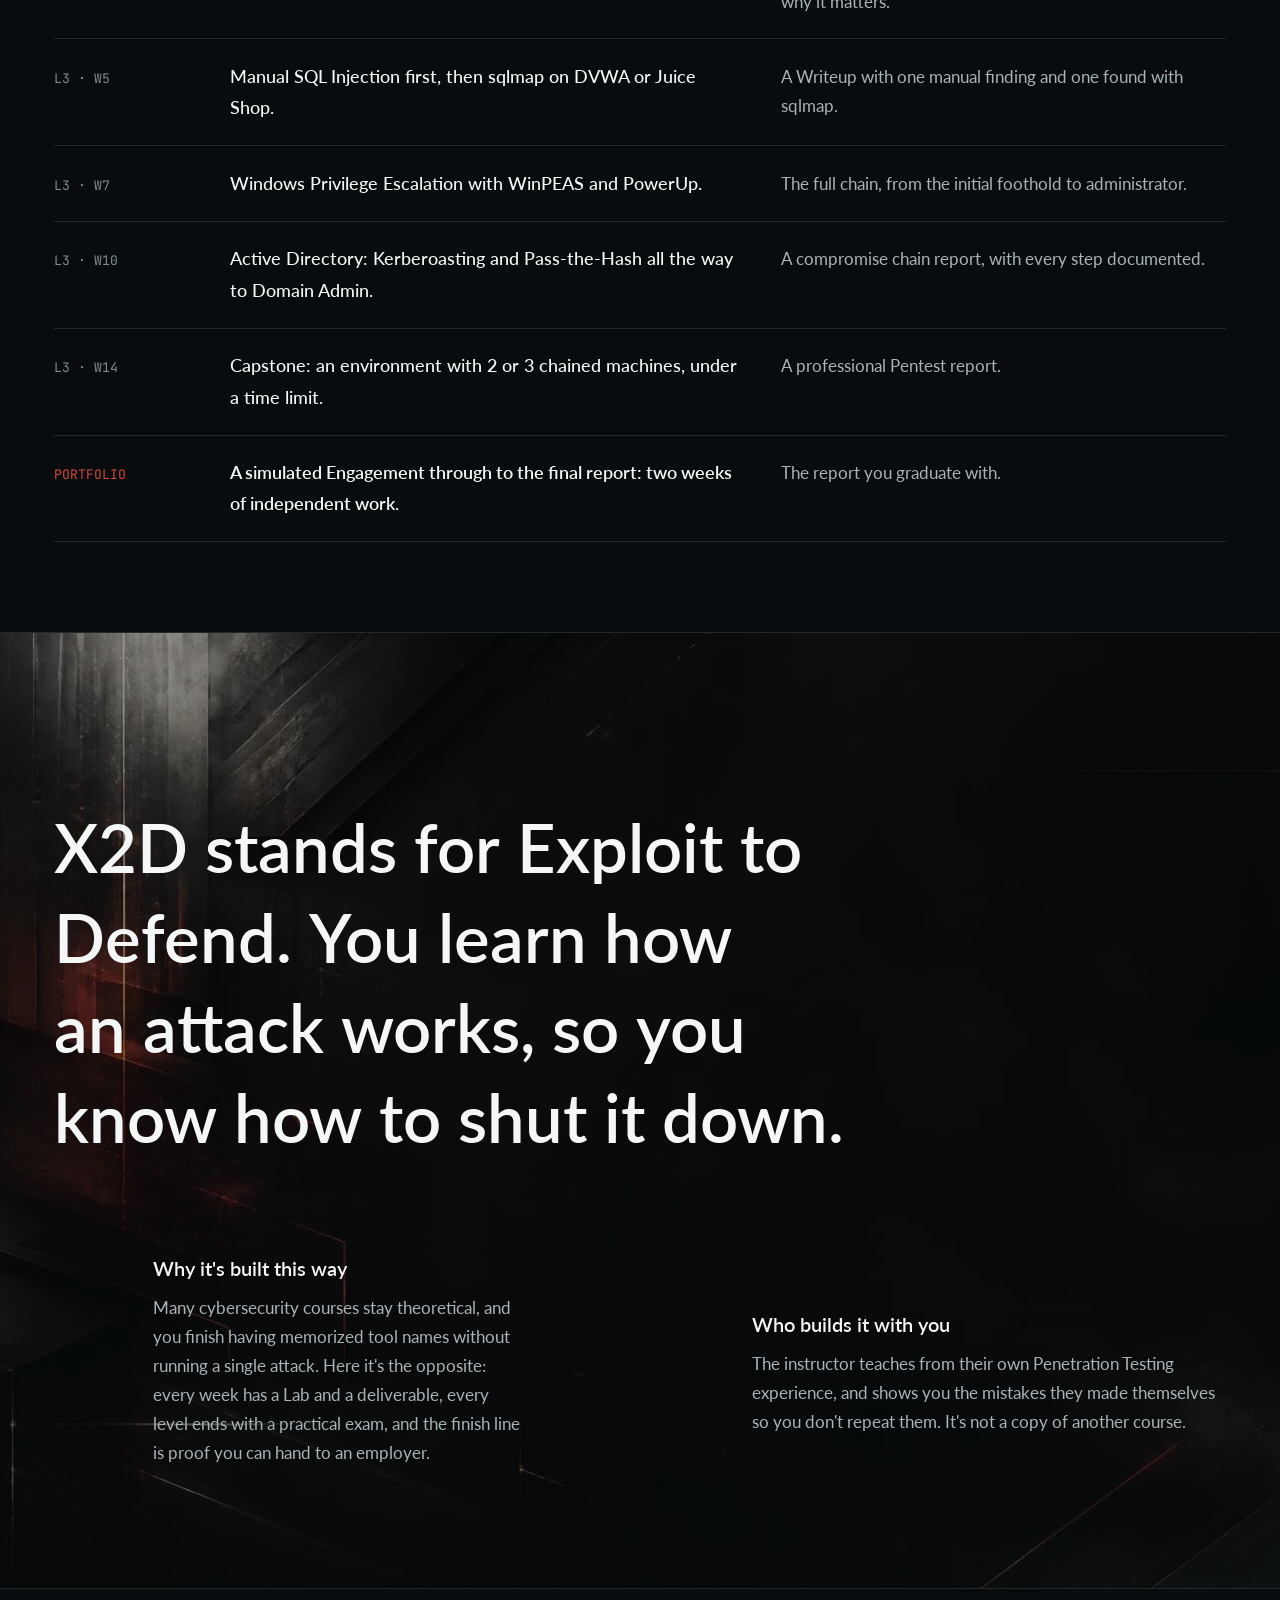
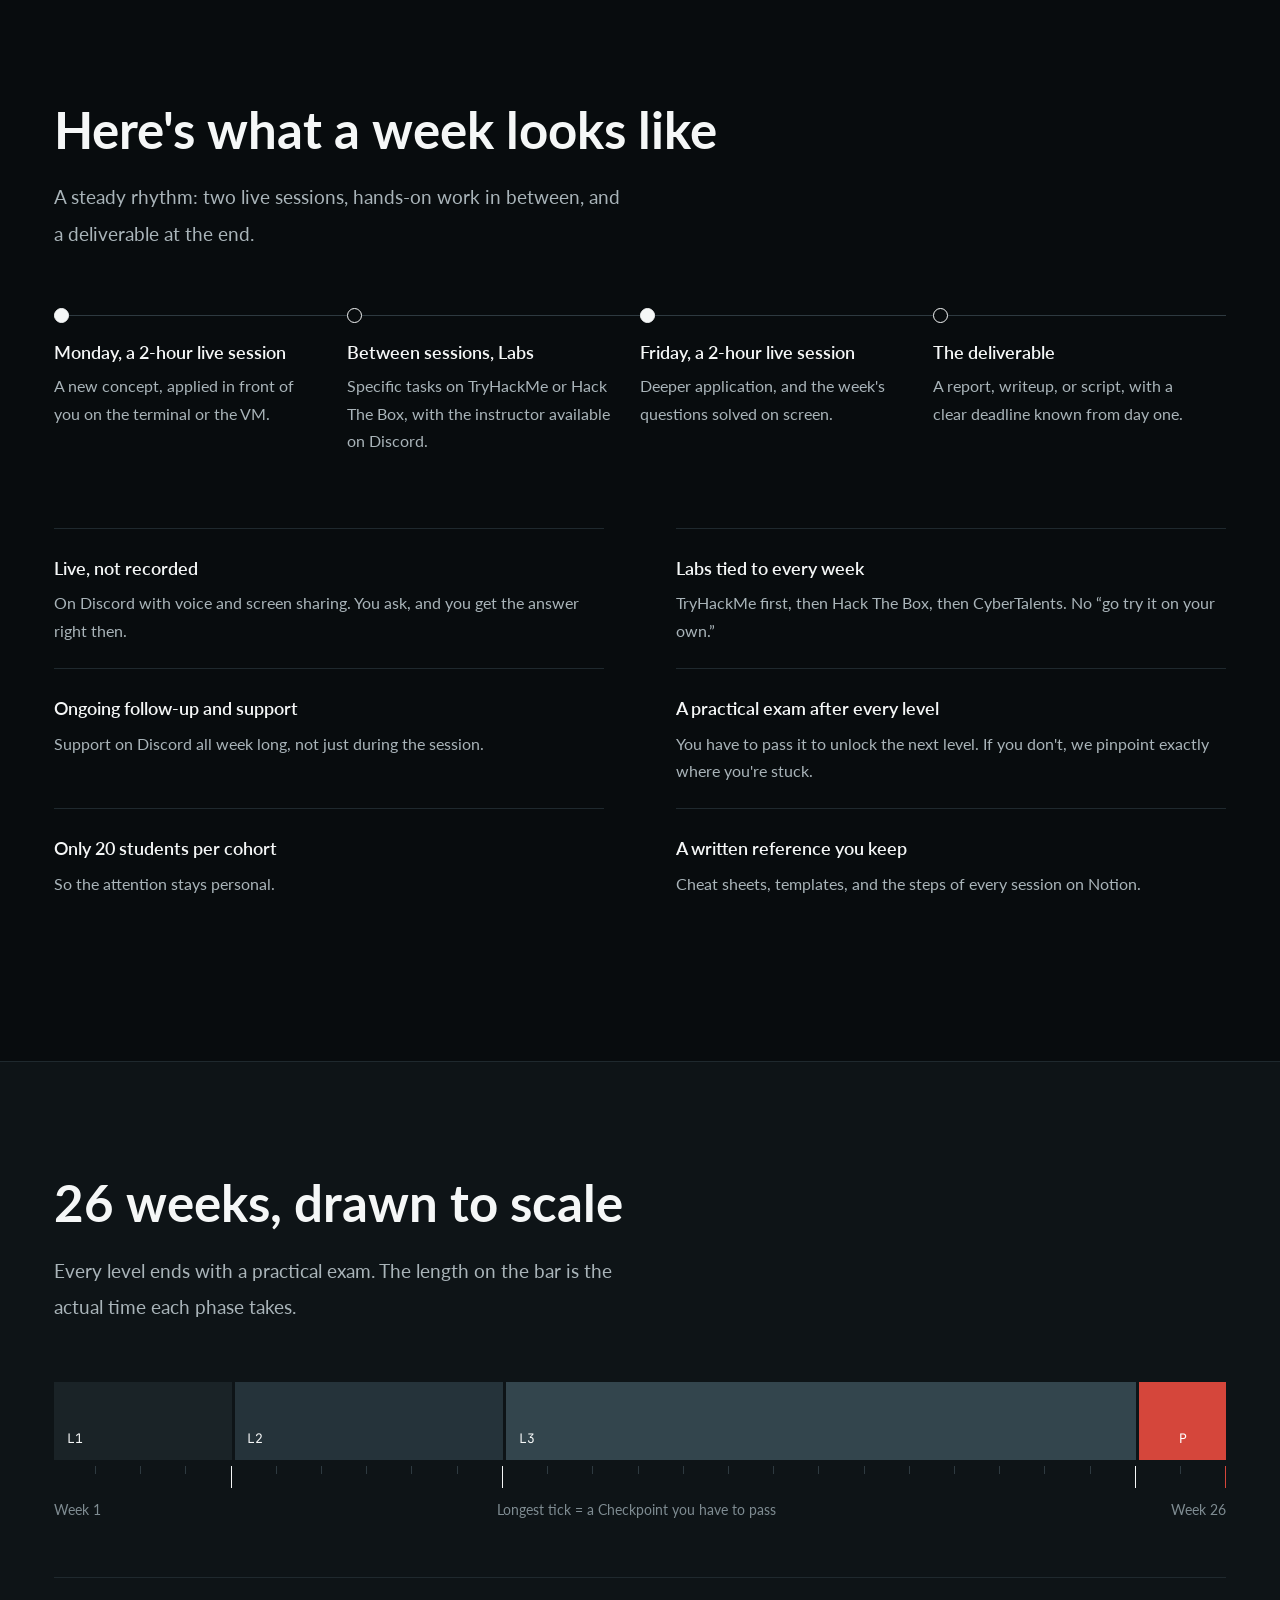
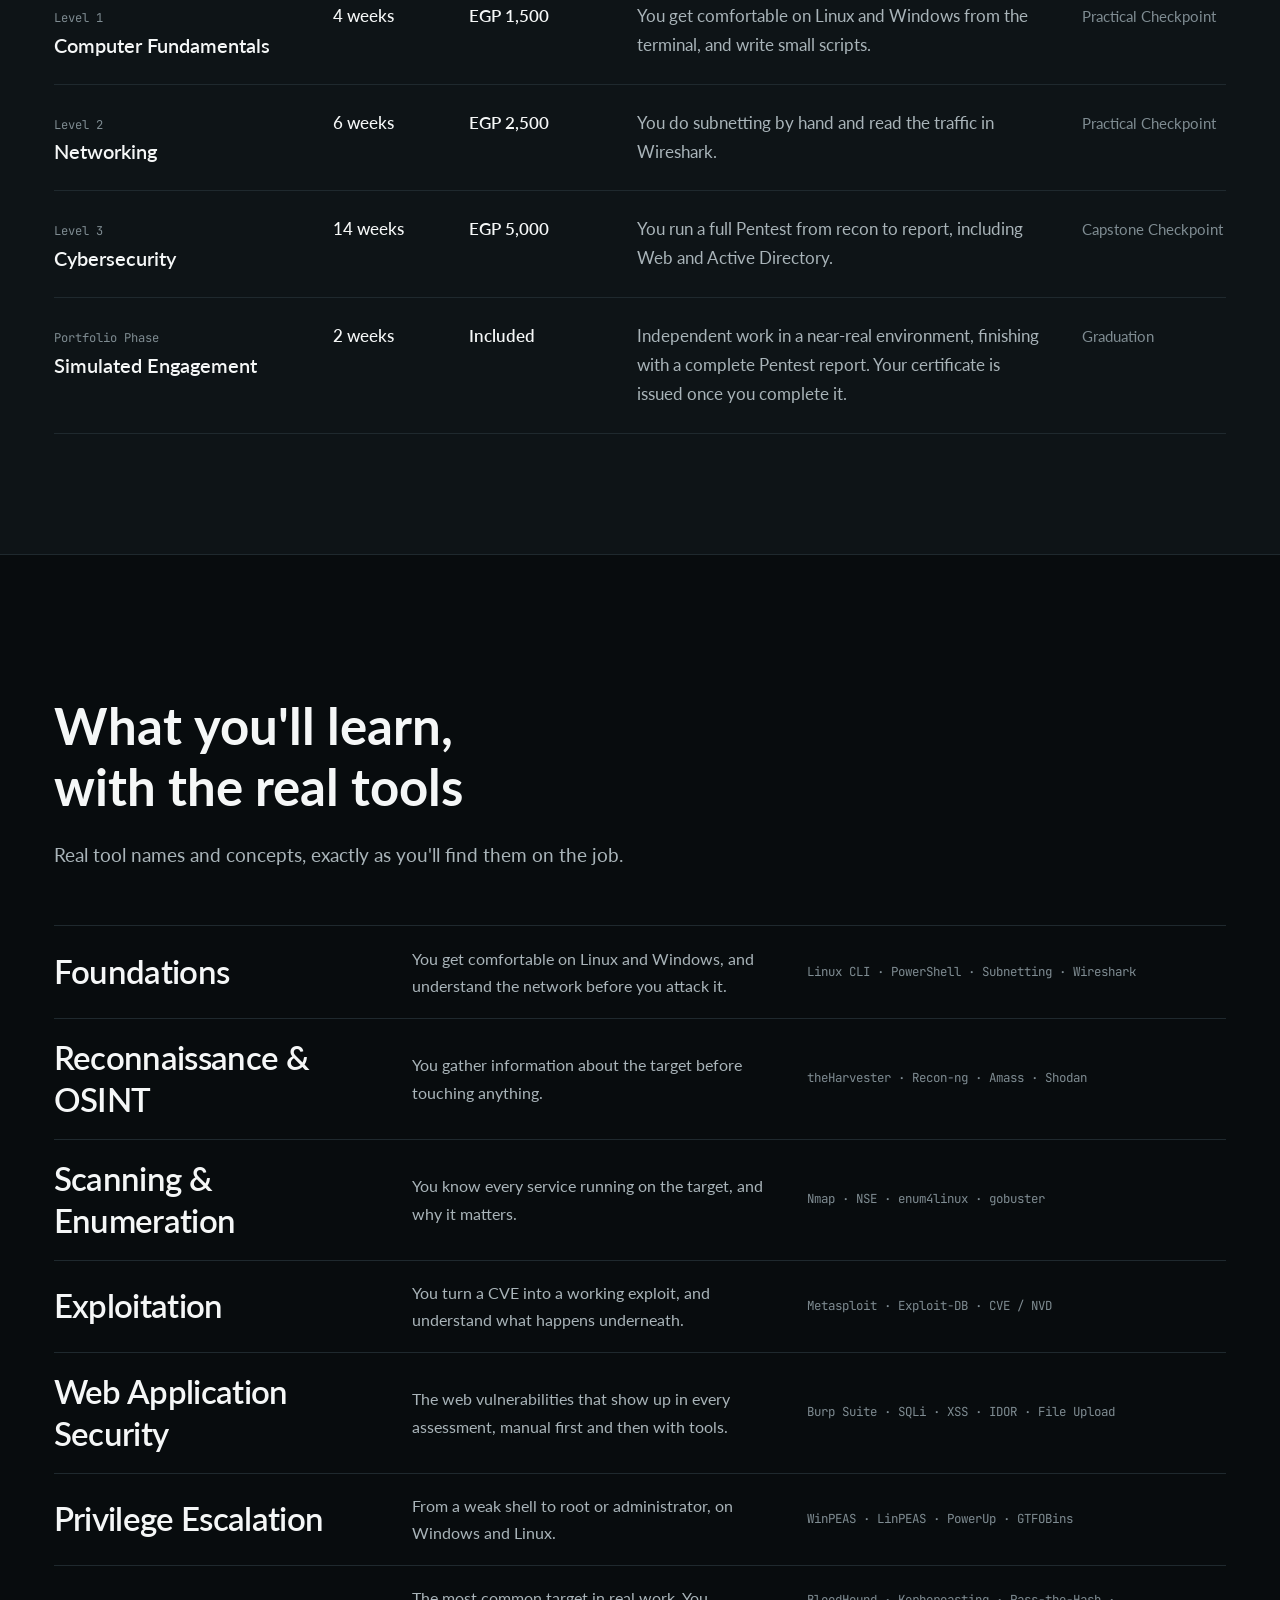
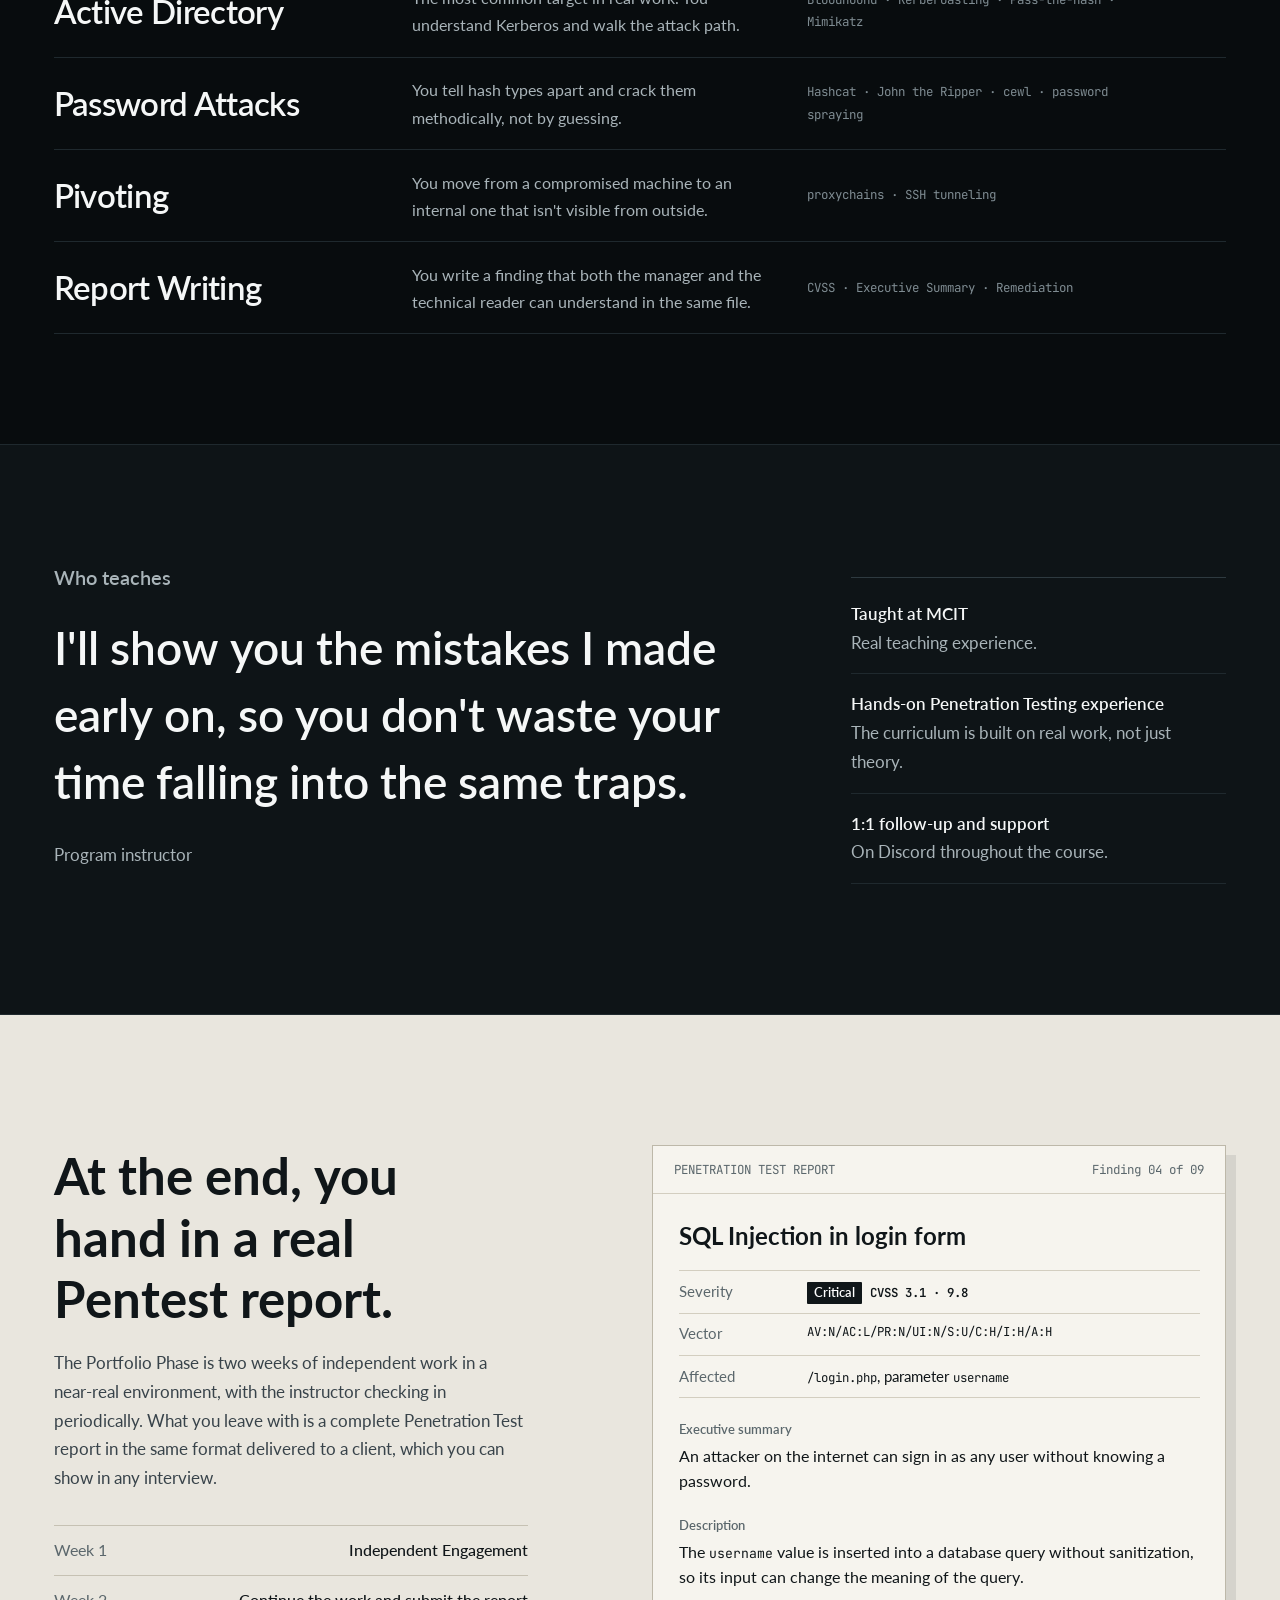
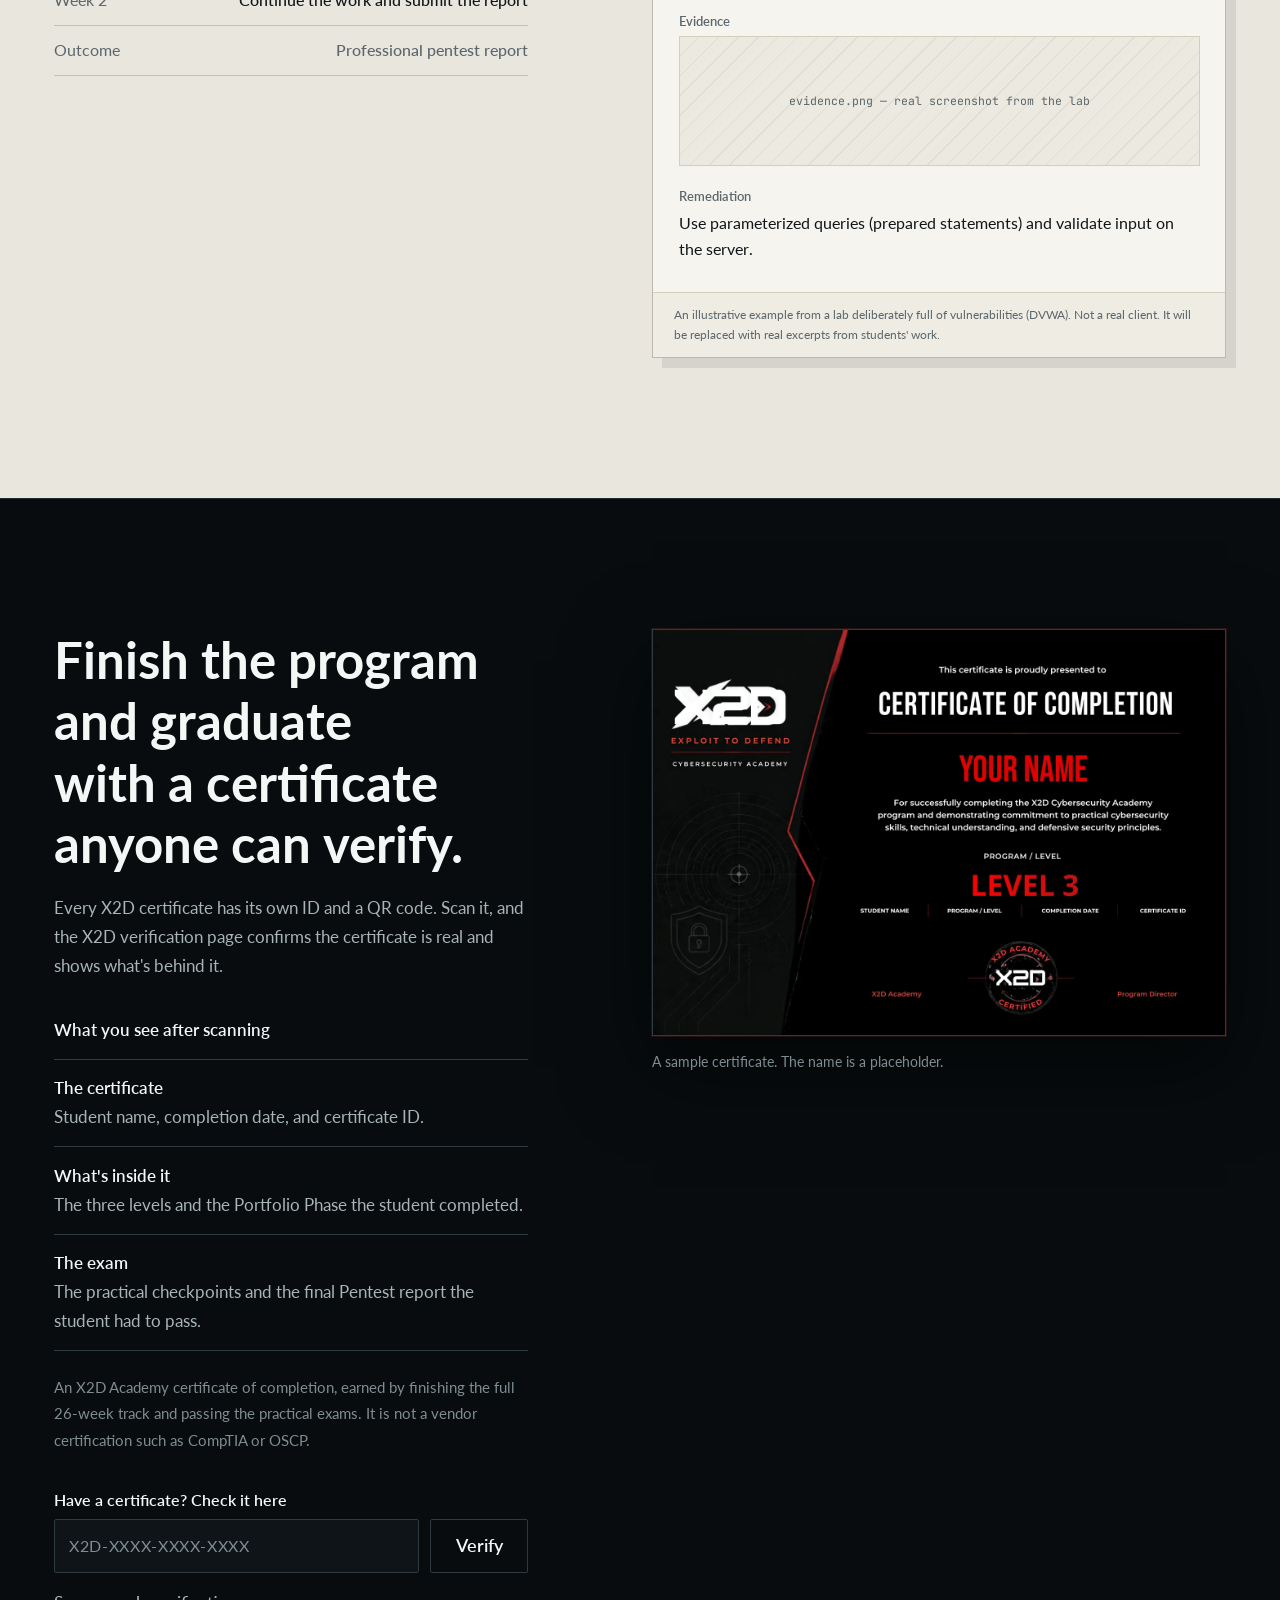
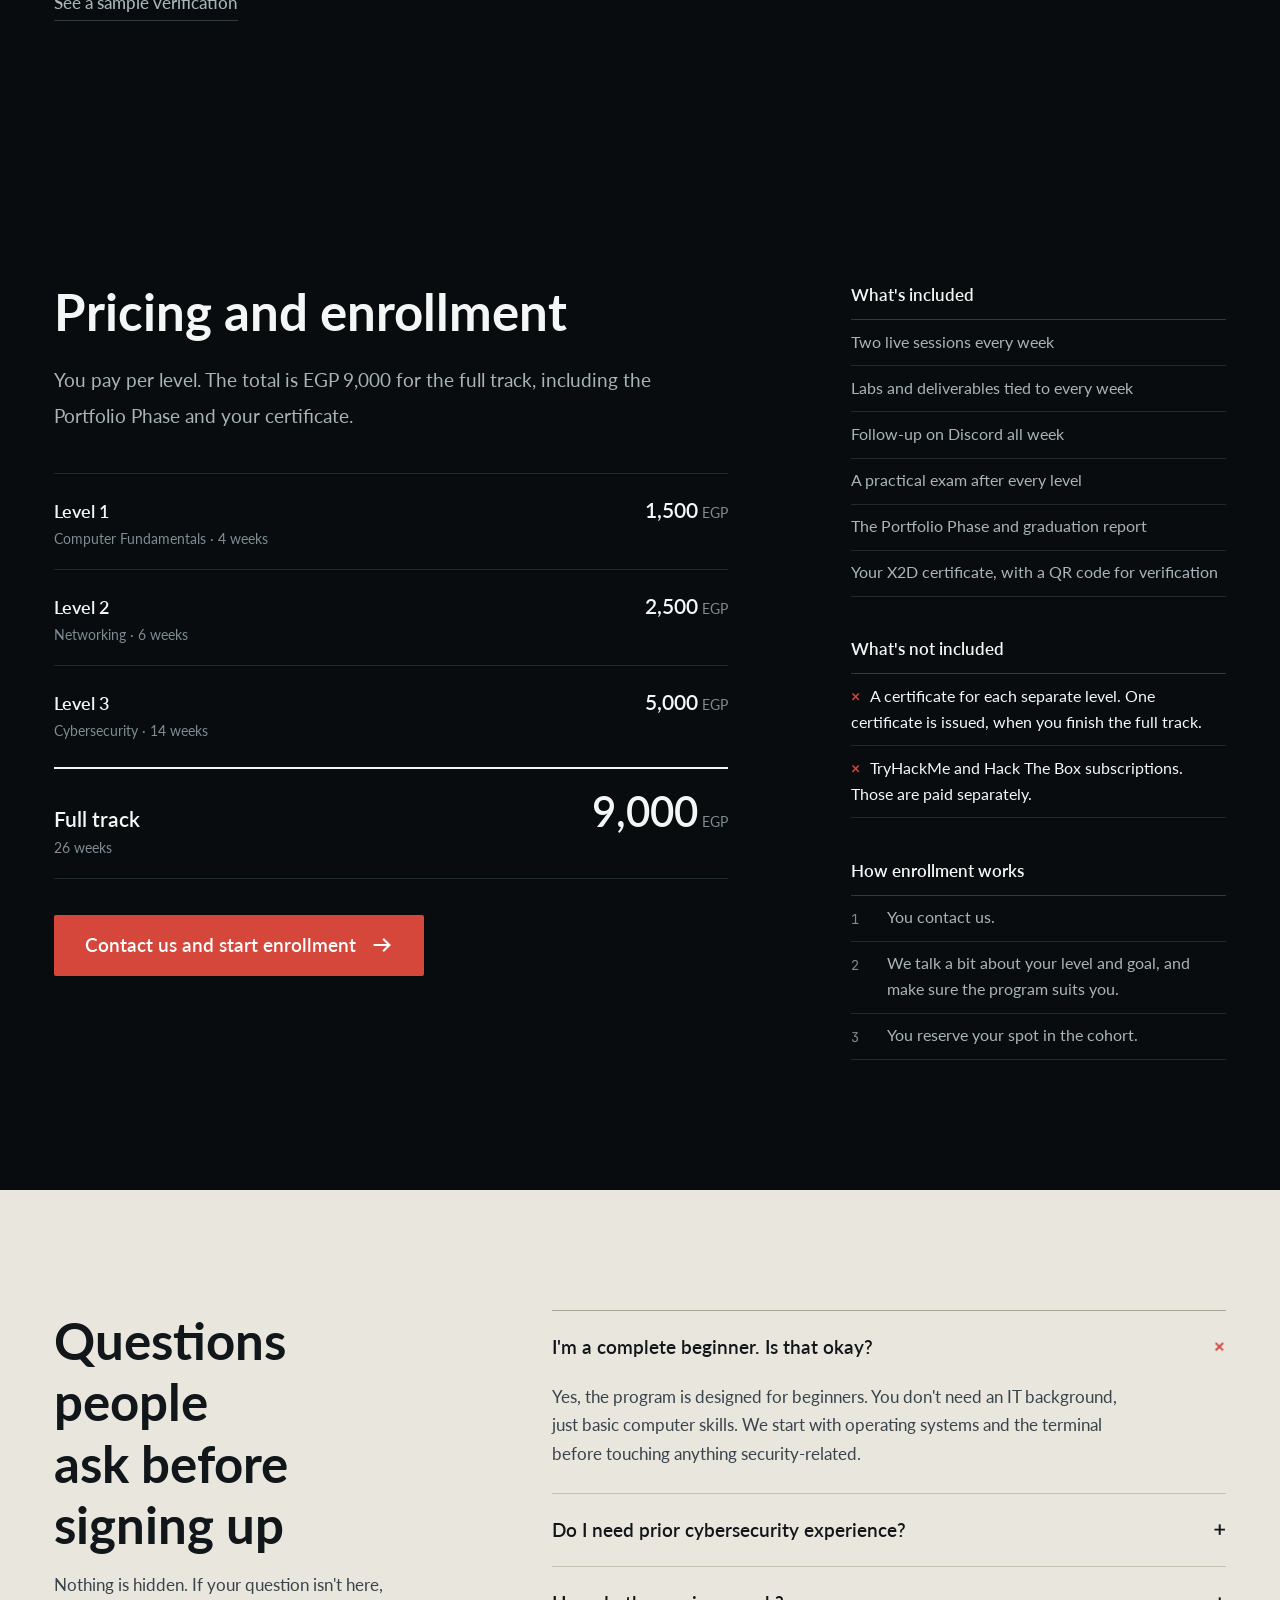
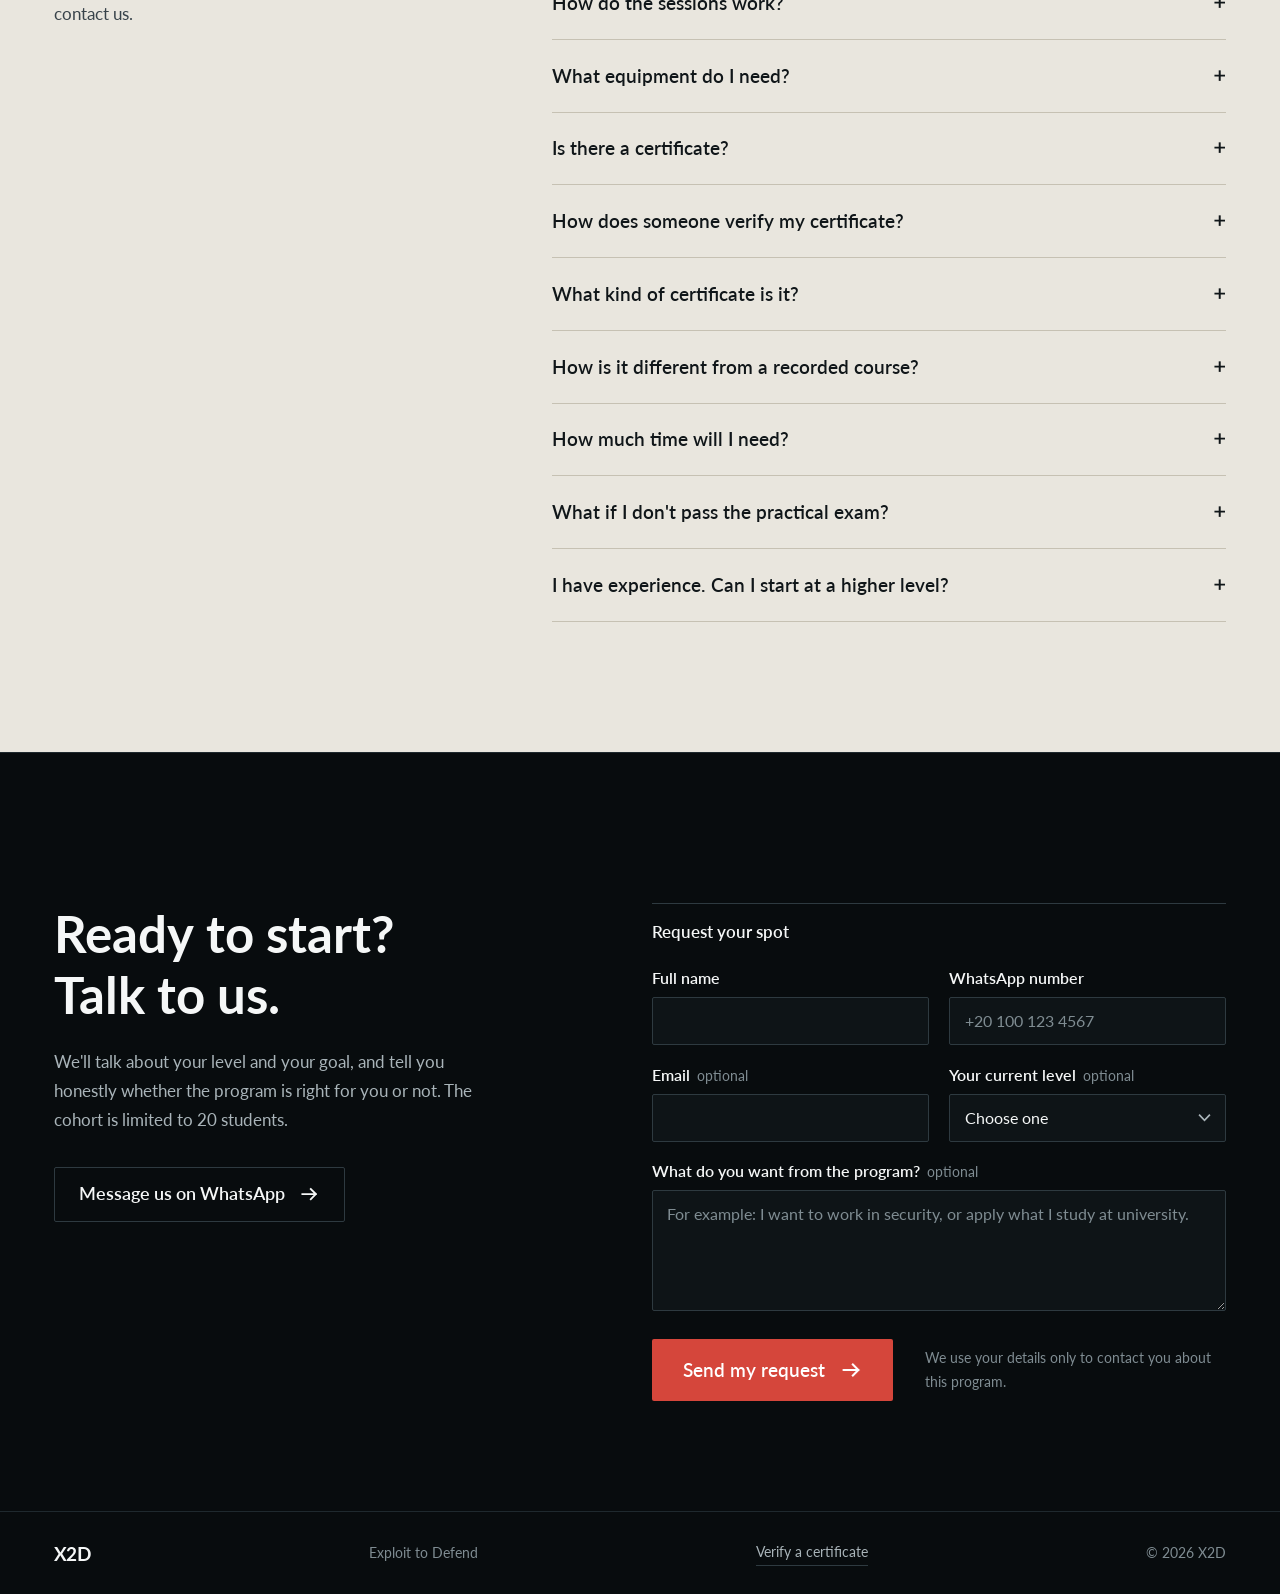
==== commit 05b8f1de: "Install Vercel Speed Insights for project # Vercel Speed Insights Implementation  Successfully insta" ====
--- a/index.html
+++ b/index.html
@@ -28,13 +28,13 @@
 <link as="image" fetchpriority="high" href="assets/img/hero.webp" rel="preload" type="image/webp"/>
 <script src="assets/js/boot.js"></script>
 <link href="assets/css/styles.css" rel="stylesheet"/>
-<script>
-  window.va = window.va || function () { (window.vaq = window.vaq || []).push(arguments); };
-</script>
-<script defer src="/_vercel/insights/script.js"></script>
 <script type="application/ld+json">
 {"@context":"https://schema.org","@type":"EducationalOrganization","name":"X2D Academy","alternateName":"X2D — Exploit to Defend","description":"X2D is a live online Cybersecurity academy: 26 weeks from zero to a complete Penetration Testing report, and a verifiable certificate at graduation. Labs and deliverables every week."}
 </script>
+<script>
+window.si = window.si || function () { (window.siq = window.siq || []).push(arguments); };
+</script>
+<script defer src="/_vercel/speed-insights/script.js"></script>
 </head>
 <body id="top">
 <a class="skip-link" data-i18n="k169" href="#main">Skip to content</a>
